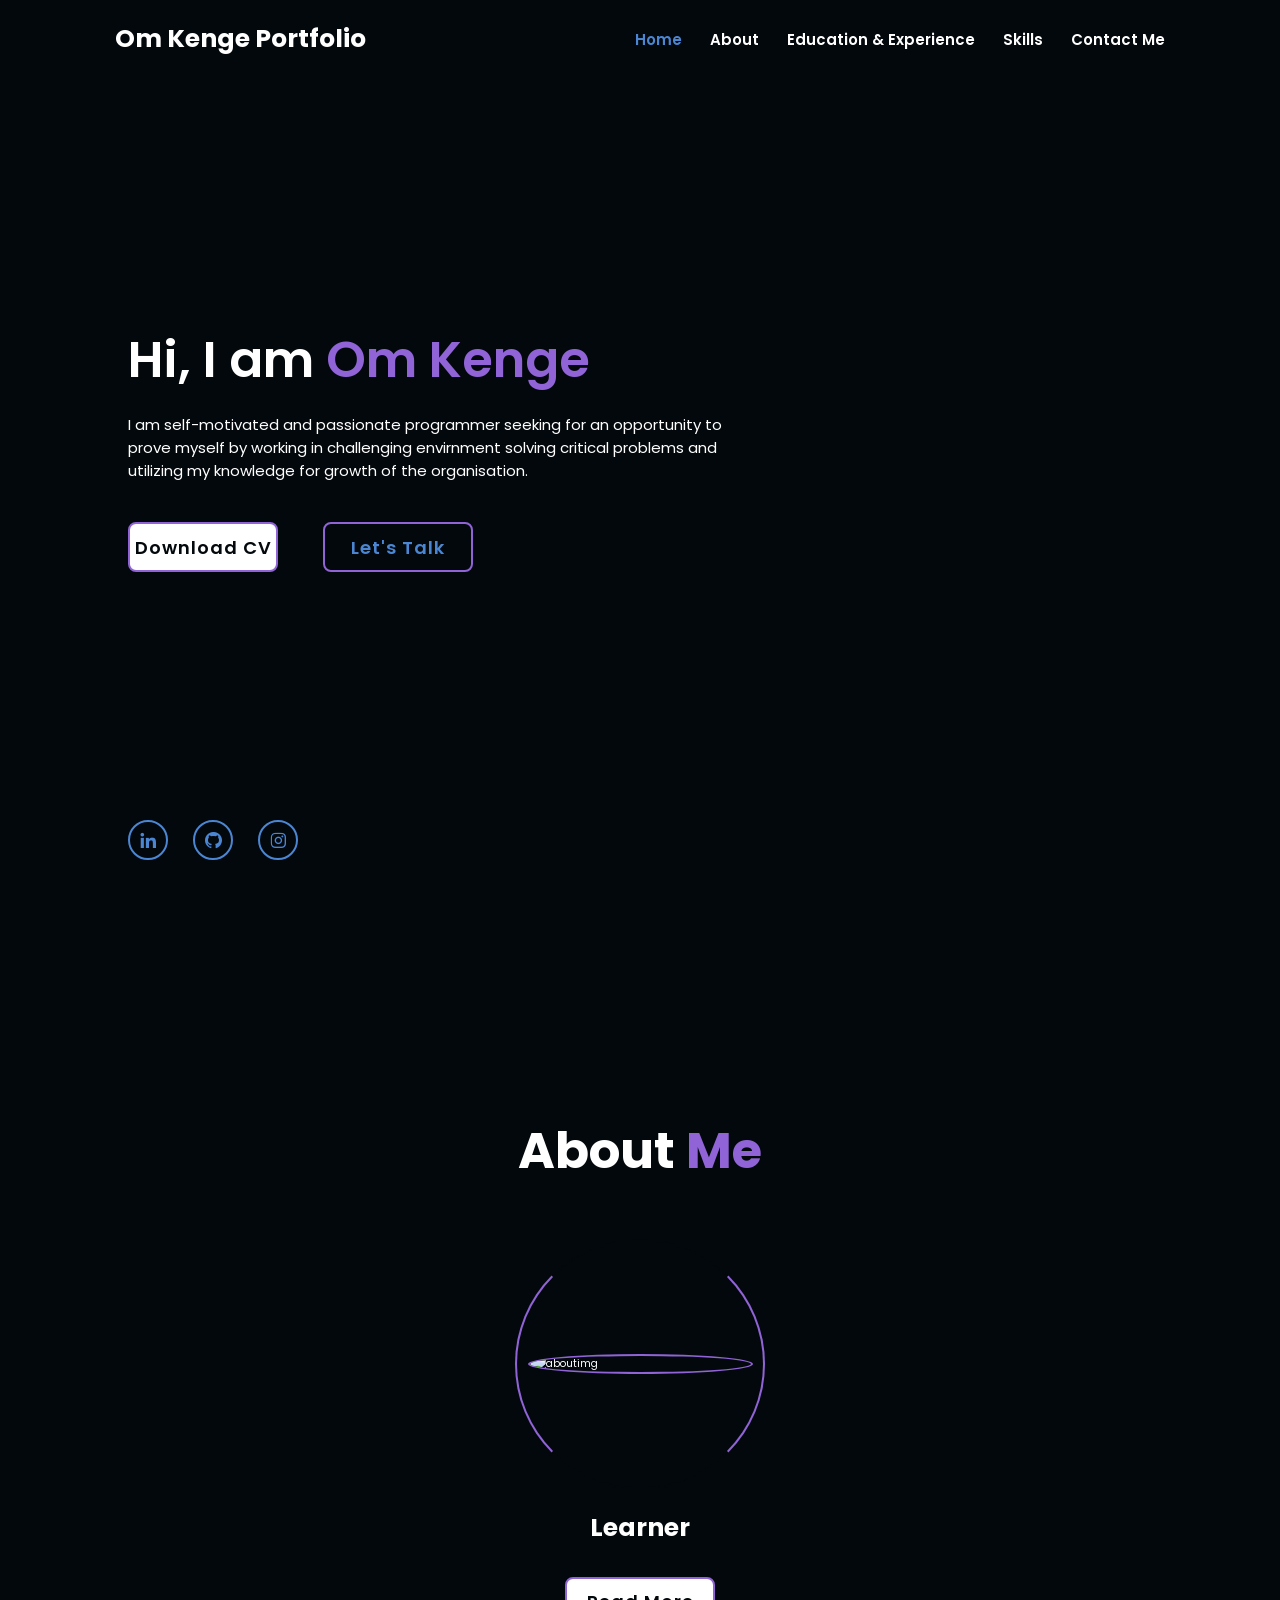
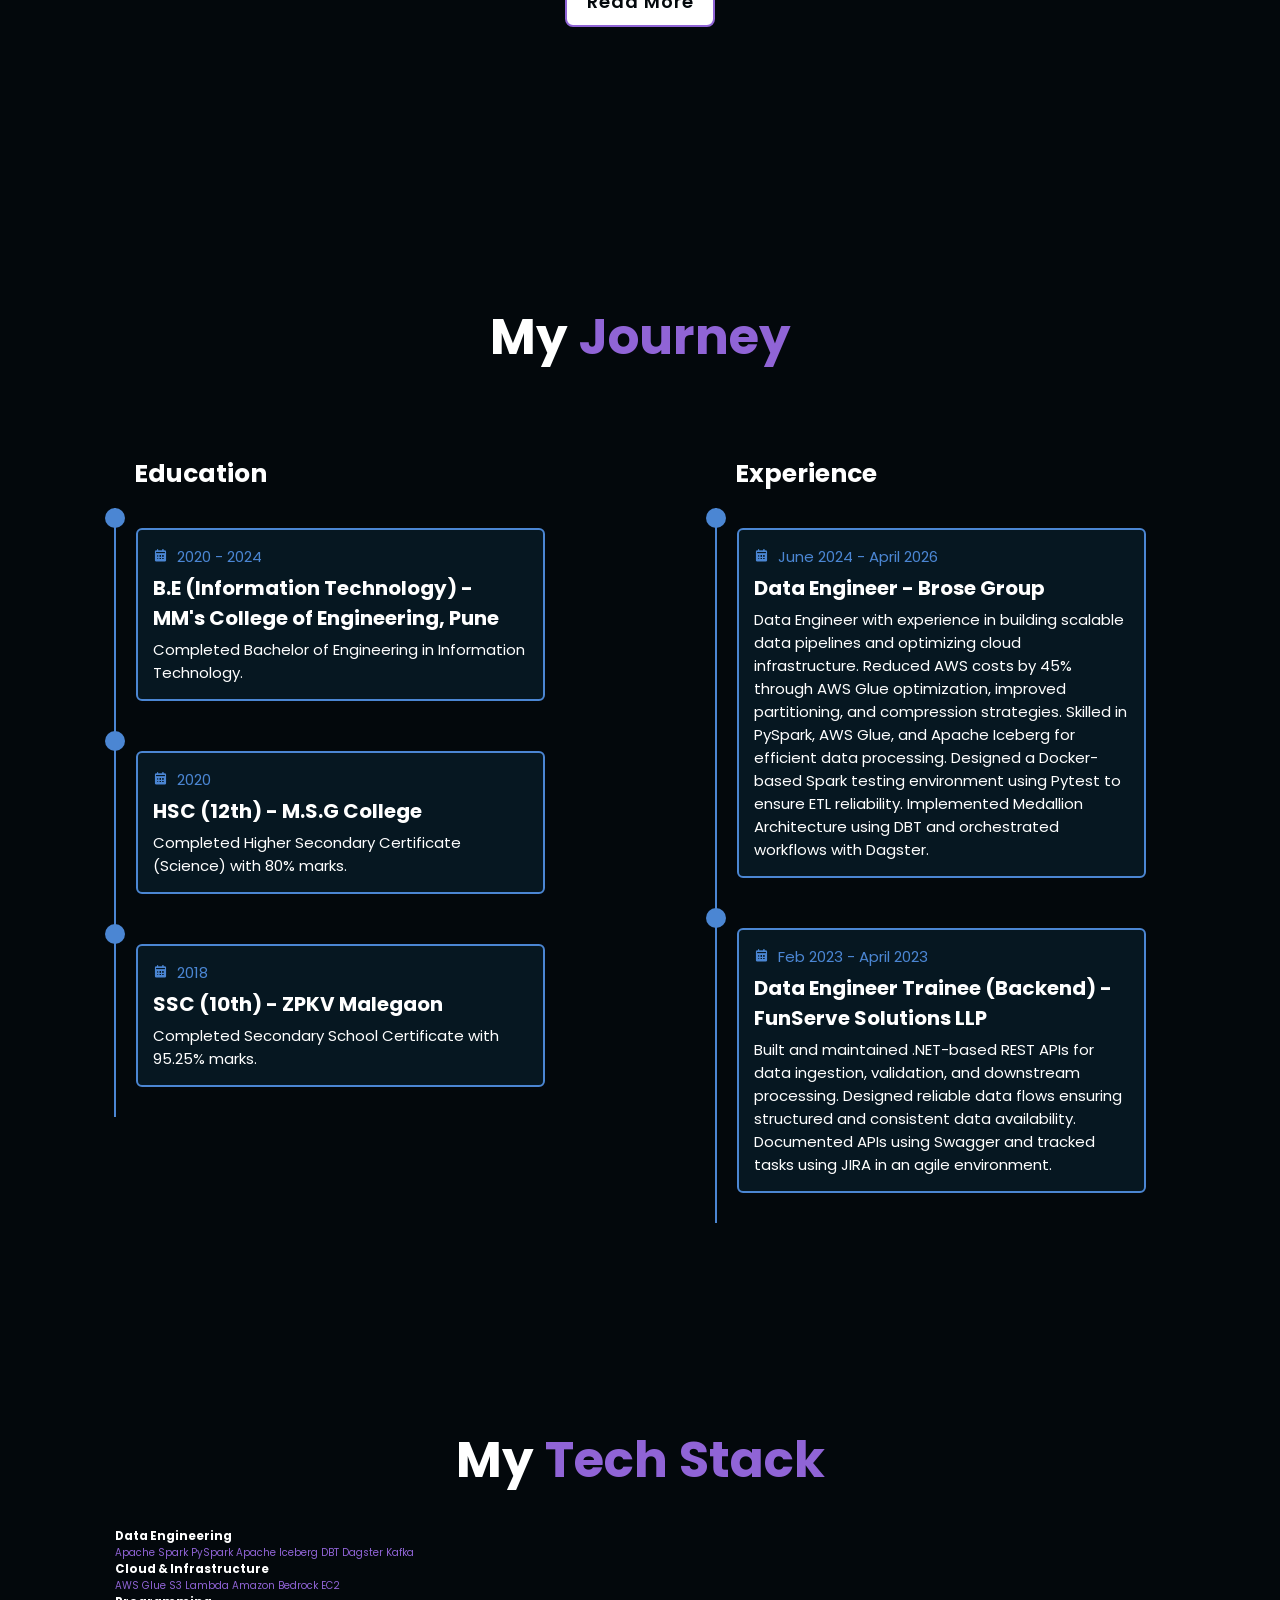
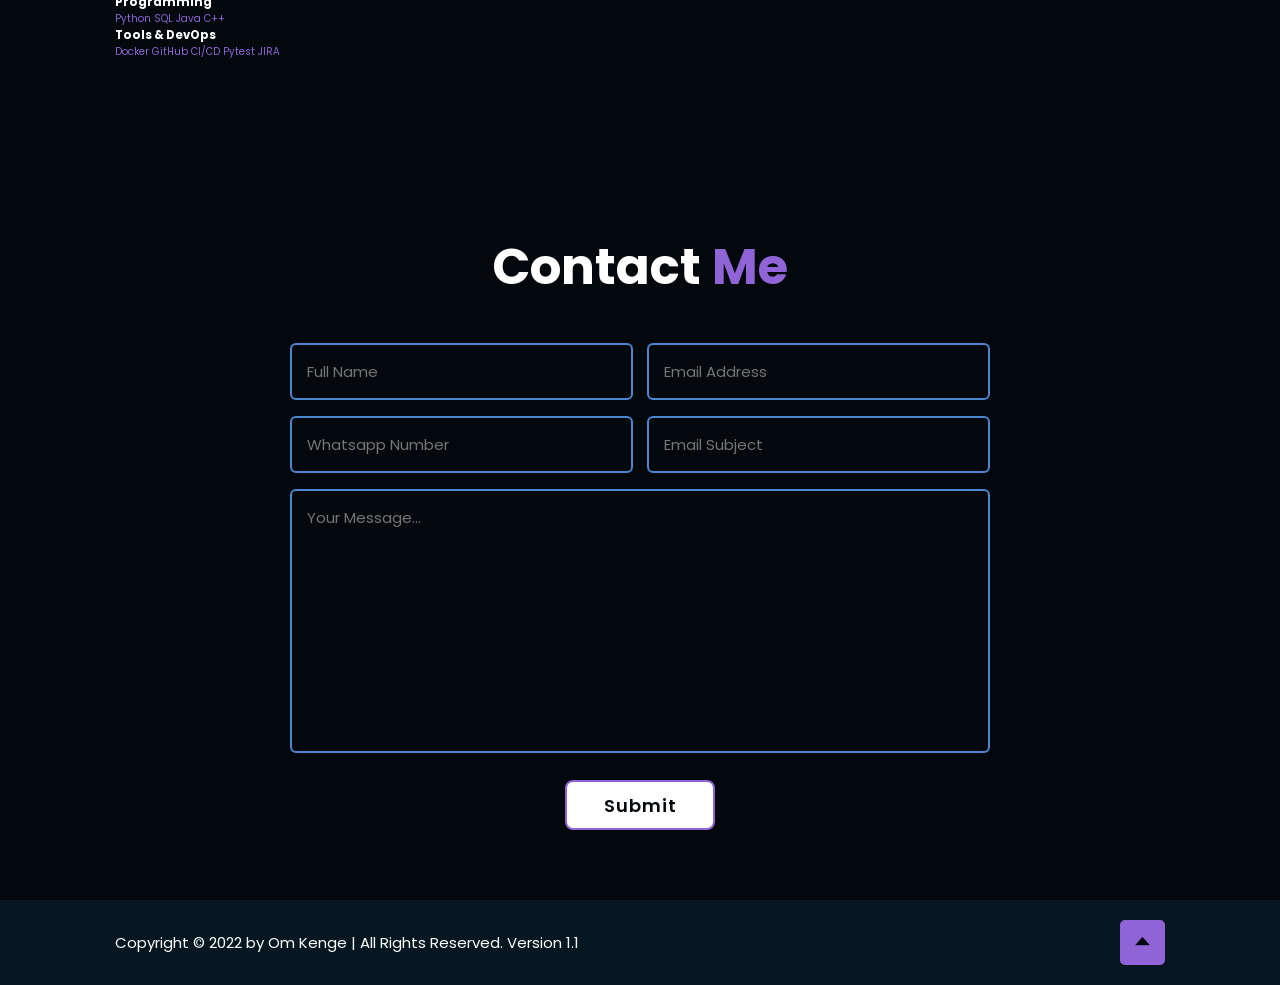
==== docs/index.html @ 8f777fce "Revise skills section to reflect tech stack Updated skills section to include tech stack and new ski" ====
<!DOCTYPE html>
<html lang="en">
  <head>
    <meta charset="UTF-8" />
    <meta name="viewport" content="width=device-width, initial-scale=1.0" />
    <title>OK Portfolio</title>
    <link rel="shortcut icon" href="img/favicon.ico">
    <link rel="stylesheet" href="style.css" />
    <link rel="preconnect" href="https://fonts.googleapis.com" />
   
    <link rel="preconnect" href="https://fonts.gstatic.com" crossorigin />
    <link
      href="https://fonts.googleapis.com/css2?family=Poppins:wght@400;600&display=swap"
      rel="stylesheet"
    />
    <!--=========================================== 
                    Box icon Pack
      =============================================  -->
    <link
      href="https://unpkg.com/boxicons@2.1.4/css/boxicons.min.css"
      rel="stylesheet"
    />
  </head>
  <body>
    <!--=========================================== 
                      header section
      =============================================  -->
    <header class="header">
      <a href="" class="logo">Om Kenge Portfolio</a>

      <div class="bx bx-menu" id="menu-icon"></div>

      <nav class="navbar">
        <a href="#home" class="active">Home</a>
        <a href="#about">About</a>
        <a href="#education">Education & Experience</a>
        <a href="#skills">Skills</a>
        <a href="#contact">Contact Me</a>

        <span class="active-nav"></span>
      </nav>
    </header>

    <!--=========================================== 
                     Home section
      =============================================  -->
    <section class="home" id="home">
      <div class="home-content">
        <h1>Hi, I am <span>Om Kenge</span></h1>

        <div class="text-animate">
          <span id="element"></span>
        </div>
    <p>
      I am self-motivated and passionate programmer seeking for an opportunity to prove myself by working in
challenging envirnment solving critical problems and utilizing my knowledge for growth of the organisation.

    </p>

        <div class="btn-box">
          <a href="OM_KENGE.pdf" class="btn" download>Download CV</a>
          <a href="https://discord.gg/MnqPCfdv" target="_blank" class="btn">Let's Talk</a>
        </div>
      </div>
      <div class="home-social">
        <a href="www.linkedin.com/in/omkenge" target="_blank"
          ><i class="bx bxl-linkedin"></i
        ></a>
        <a href="https://github.com/omkenge" target="_blank"
          ><i class="bx bxl-github"></i
        ></a>
        <a
          href="https://instagram.com/om.kenge?igshid=MzNlNGNkZWQ4Mg=="
          target="_blank"
          ><i class="bx bxl-instagram"></i
        ></a>
      </div>
      <div class="home-imghover"></div>
    </section>

    <!--=========================================== 
                      About section
      =============================================  -->
    <section class="about" id="about">
      <h2 class="heading">About <span>Me</span></h2>
      <div class="about-img">
        <img src="img/About.jpg" alt="aboutimg" />
        <span class="circle-spin"></span>
      </div>

      <div class="about-content">
        <h3>Learner</h3>
        <p>
        
        </p>

        <div class="btn-box btns">
          <a href="#" class="btn">Read More</a>
        </div>
      </div>
    </section>

    <!--=========================================== 
                      Education section
      =============================================  -->
   <section class="education" id="education">
  <h2 class="heading">My <span>Journey</span></h2>

  <div class="education-row">

    <!-- Education Column -->
    <div class="education-column">
      <h3 class="title">Education</h3>

      <div class="education-box">

        <!-- B.E -->
        <div class="education-content">
          <div class="content">
            <div class="year"><i class="bx bxs-calendar"></i> 2020 - 2024</div>
            <h3>B.E (Information Technology) - MM's College of Engineering, Pune</h3>
            <p>
              Completed Bachelor of Engineering in Information Technology.
            </p>
          </div>
        </div>

        <!-- HSC -->
        <div class="education-content">
          <div class="content">
            <div class="year"><i class="bx bxs-calendar"></i> 2020</div>
            <h3>HSC (12th) - M.S.G College</h3>
            <p>
              Completed Higher Secondary Certificate (Science) with 80% marks.
            </p>
          </div>
        </div>

        <!-- SSC -->
        <div class="education-content">
          <div class="content">
            <div class="year"><i class="bx bxs-calendar"></i> 2018</div>
            <h3>SSC (10th) - ZPKV Malegaon</h3>
            <p>
              Completed Secondary School Certificate with 95.25% marks.
            </p>
          </div>
        </div>

      </div>
    </div>

    <!-- Experience Column -->
    <div class="education-column">
      <h3 class="title">Experience</h3>

      <div class="education-box">

        <!-- Brose Group -->
        <div class="education-content">
          <div class="content">
            <div class="year"><i class="bx bxs-calendar"></i> June 2024 - April 2026</div>
            <h3>Data Engineer - Brose Group</h3>
            <p>
              Data Engineer with experience in building scalable data pipelines and optimizing cloud infrastructure.
              Reduced AWS costs by 45% through AWS Glue optimization, improved partitioning, and compression strategies.
              Skilled in PySpark, AWS Glue, and Apache Iceberg for efficient data processing.
              Designed a Docker-based Spark testing environment using Pytest to ensure ETL reliability.
              Implemented Medallion Architecture using DBT and orchestrated workflows with Dagster.
            </p>
          </div>
        </div>

        <!-- FunServe -->
        <div class="education-content">
          <div class="content">
            <div class="year"><i class="bx bxs-calendar"></i> Feb 2023 - April 2023</div>
            <h3>Data Engineer Trainee (Backend) - FunServe Solutions LLP</h3>
            <p>
              Built and maintained .NET-based REST APIs for data ingestion, validation, and downstream processing.
              Designed reliable data flows ensuring structured and consistent data availability.
              Documented APIs using Swagger and tracked tasks using JIRA in an agile environment.
            </p>
          </div>
        </div>

      </div>
    </div>

  </div>
</section>
    <!--=========================================== 
                      Skills section
      =============================================  -->
   <section class="skills" id="skills">
  <h2 class="heading">My <span>Tech Stack</span></h2>

  <div class="skills-container">

    <!-- Data Engineering -->
    <div class="skill-card">
      <h3>Data Engineering</h3>
      <div class="skill-tags">
        <span>Apache Spark</span>
        <span>PySpark</span>
        <span>Apache Iceberg</span>
        <span>DBT</span>
        <span>Dagster</span>
        <span>Kafka</span>
      </div>
    </div>

    <!-- Cloud -->
    <div class="skill-card">
      <h3>Cloud & Infrastructure</h3>
      <div class="skill-tags">
        <span>AWS Glue</span>
        <span>S3</span>
        <span>Lambda</span>
        <span>Amazon Bedrock</span>
        <span>EC2</span>
      </div>
    </div>

    <!-- Programming -->
    <div class="skill-card">
      <h3>Programming</h3>
      <div class="skill-tags">
        <span>Python</span>
        <span>SQL</span>
        <span>Java</span>
        <span>C++</span>
      </div>
    </div>

    <!-- Tools -->
    <div class="skill-card">
      <h3>Tools & DevOps</h3>
      <div class="skill-tags">
        <span>Docker</span>
        <span>GitHub</span>
        <span>CI/CD</span>
        <span>Pytest</span>
        <span>JIRA</span>
      </div>
    </div>

  </div>
</section>

    <!--=========================================== 
                      Contact section
      =============================================  -->
    <section class="contact" id="contact">
      <h2 class="heading">Contact <span>Me</span></h2>

      <form action="https://formspree.io/f/mleydwjq" method="POST">
        <div class="input-box">
          <div class="input-field">
            <input
              type="text"
              name="username"
              placeholder="Full Name"
              id="username"
              required
              autocomplete="off"
            />
            <span class="focus"></span>
          </div>
          <div class="input-field">
            <input
              type="email"
              name="email"
              placeholder="Email Address"
              id="email"
              required
              autocomplete="off"
            />
            <span class="focus"></span>
          </div>
        </div>

        <div class="input-box">
          <div class="input-field">
            <input
              type="number"
              name="whnumber"
              placeholder="Whatsapp Number"
              id="whnumber"
              required
              autocomplete="off"
            />
            <span class="focus"></span>
          </div>
          <div class="input-field">
            <input
              type="text"
              name="subject"
              placeholder="Email Subject"
              id="subject"
              required
              autocomplete="off"
            />
            <span class="focus"></span>
          </div>
        </div>

        <div class="textarea-field">
          <textarea
            name="message"
            id="message"
            cols="30"
            rows="10"
            placeholder="Your Message..."
            required
            autocomplete="off"
            minlength="15"
          ></textarea>
        </div>

        <div class="btn-box btns">
          <button type="submit" class="btn">Submit</button>
        </div>
      </form>
    </section>

    <!--=========================================== 
                      Footer section
      =============================================  -->
    <footer class="footer">
      <div class="footer-text">
        <p>Copyright &copy; 2022 by Om Kenge | All Rights Reserved. Version 1.1</p>
      </div>

      <div class="footer-icontop">
        <a href="#"><i class="bx bx-caret-up"></i></a>
      </div>
    </footer>

    <!--=========================================== 
                      Script Tag
      =============================================  -->
    <script src="script.js"></script>
    <!--=========================================== 
          This Script for typing animation
      =============================================  -->
    <script src="https://unpkg.com/typed.js@2.0.16/dist/typed.umd.js"></script>
    <script>
      var typed = new Typed("#element", {
        strings: [
          
        
       
          "Learner"
        ],
        typeSpeed: 80,
      });
    </script>
  </body>
</html>
---- docs/style.css ----
@import url('https://fonts.googleapis.com/css2?family=Poppins:wght@400;600&display=swap');
*{
    margin: 0;
    padding: 0;
    box-sizing: border-box;
    text-decoration: none;
    border: none;
    outline: none;
    scroll-behavior: smooth;
    font-family: 'Poppins', sans-serif;
}

:root{
    --bg-color: #03080c;
    --second-bg-color: #061721;
    --text-color: white;
    --white:white;
    --main-color: #4b86d3;
    --main-c:#000000;
    --second-main-color:#9064d6;
    --black:#000000;
}

html{
    font-size: 62.5%;
    overflow-x: hidden;
}

body{
    background-color: var(--bg-color);
    color: var(--text-color);
}

.header{
    position: fixed;
    top: 0;
    left: 0;
    width: 100%;
    padding: 2rem 9%;
    background-color: transparent;
    display: flex;
    justify-content: space-between;
    align-items: center;
    z-index: 100;
    transition: .3s;
}

.header.sticky{
    background: var(--second-bg-color);
    opacity: 0.8;
}

.logo{
    position: relative;
    font-size: 2.5rem;
    color: var(--text-color);
    font-weight: 700;
}

.navbar{
    position: relative;
}

.navbar a{
    font-size: 1.5rem;
    color: var(--text-color);
    font-weight: 550;
    margin-left: 2.5rem;
    transition: 0.3s;
}

.navbar a:hover, .navbar a.active{
    color: var(--main-color);
}

#menu-icon{
    font-size: 3.6rem;
    color: var(--text-color);
    cursor: pointer;
    display: none;
}


/* Home Screen Section  */

section{
    min-height: 100vh;
    padding: 10rem 9% 2rem;
}

.home{
    display: flex;
    align-items: center;
    padding: 0 10%;
    background: url('img/home.png') no-repeat;
    
    background-size: cover;
    background-position: center;
}

.home-content{
    max-width: 60rem;
    z-index: 99;
}

.home-content h1{
    font-size: 5rem;
    font-weight: 600;
    line-height: 1.3;
}

.home-content h1 span{
    color: var(--second-main-color);
}

.home-content .text-animate{
    position: relative;
    width: 40rem;
}

.home-content .text-animate span{
    font-size: 3.2rem;
    font-weight: 700;
    color: var(--second-main-color);

}

.home-content p{
    font-size: 1.5rem;
    margin: 2rem 0 4rem;
}

.btn-box{
    position: relative;
    display: flex;
    justify-content: space-between;
    width: 34.5rem;
    height: 5rem;
}

.btn-box .btn{
    position: relative;
    display: inline-flex;
    justify-content: center;
    align-items: center;
    width: 15rem;
    height: 100%;
    background: var(--white);
    border: .2rem solid var(--second-main-color);
    border-radius: 0.8rem;
    font-size: 1.8rem;
    font-weight: 600;
    cursor: pointer;
    letter-spacing: .1rem;
    color: var(--bg-color);
    z-index: 1;
    overflow: hidden;
}

.btn-box .btn::before{
    content: '';
    position: absolute;
    top: 0;
    left: 0;
    width: 0;
    height: 100%;
    background-color: var(--bg-color);
    z-index: -1;
    z-index: hidden;
    transition: .5s;
}

.btn-box .btn:hover{
    color: var(---white);
}

.btn-box .btn:nth-child(2){
    background: transparent;
    color: var(--main-color);
}

.btn-box .btn:nth-child(2):hover{
    color: var(--bg-color);
}

.btn-box .btn:nth-child(2)::before{
    background: var(--white);
}

.btn-box .btn:hover::before{
    width: 100%;
}

.home-social{
    position: absolute;
    bottom: 4rem;
    width: 170px;
    display: flex;
    justify-content: space-between;
}

.home-social a{
    position: relative;
    display: inline-flex;
    justify-content: center;
    align-items: center;
    width: 40px;
    height: 40px;
    background: transparent;
    border: .2rem solid var(--main-color);
    border-radius: 50%;
    font-size: 20px;
    color: var(--main-color);
    z-index: 1;
    overflow: hidden;
}

.home-social a:hover{
    color: var(--bg-color);
}

.home-social a::before{
    content: '';
    position: absolute;
    top: 0;
    left: 0;
    width: 100%;
    height: 100%;
    background: var(--main-c);
    opacity: 0;
    z-index: -1;
    transition: 0.5s;
}

.home-social a:hover::before{
    opacity: 1;
}

.home-imghover{
    position: absolute;
    top: 0;
    right: 0;
    width: 45%;
    height: 100%;
    background: transparent;
    transition: 2s;
}

.home-imghover:hover{
    background: var(--bg-color);
    opacity: .6;
}

/* about section  */
.about{
    display: flex;
    justify-content: center;
    align-items: center;
    flex-direction: column;
    gap: 2rem;
    background: var(--bg-color);
    padding-bottom: 6rem;
}

.heading{
    font-size: 5rem;
    margin-bottom: 3rem;
    text-align: center;
}

span{
    color: var(--second-main-color);
}

.about-img{
    position: relative;
    width: 25rem;
    height: 25rem;
    border-radius: 50%;
    display: flex;
    justify-content: center;
    align-items: center;
}

.about-img img{
    width: 90%;
    border-radius: 50%;
    border: .2rem solid var(--second-main-color);
}

.about-img .circle-spin{
    position: absolute;
    top: 50%;
    left: 50%;
    transform: translate(-50%, -50%) rotate(0);
    height: 100%;
    width: 100%;
    border-radius: 50%;
    border-top: .2rem solid var(--bg-color);
    border-left: .2rem solid var(--second-main-color);
    border-bottom: .2rem solid var(--bg-color);
    border-right: .2rem solid var(--second-main-color);
    animation: aboutSpinner 8s linear infinite;
}

.about-content{
    text-align: center;
}

.about-content h3{
    font-size: 2.5rem;
}

.about-content p{
    font-size: 1.5rem;
    margin: 2rem 0 3rem;
}

.btn-box.btns{
    display: inline-block;
    width: 15rem;
}

/* Education section */
.education{
    display: flex;
    justify-content: center;
    align-items: center;
    flex-direction: column;
    min-height: auto;
    padding-bottom: 5rem;
}

.education .education-row{
    display: flex;
    flex-wrap: wrap;
    gap: 5rem;
    width: 90vw;
}

.education-row .education-column{
    margin: 5rem;
    flex: 1 1 40rem;
}

.education-column .title {
    font-size: 2.5rem;
    margin: 0 0 1.5rem 2rem;
}

.education-column .education-box{
    border-left: .2rem solid var(--main-color);
}

.education-box .education-content{
    position: relative;
    padding: 2rem;
}

.education-box .education-content::before{
    content: '';
    position: absolute;
    top: 0;
    left: -1.1rem;
    width: 2rem;
    height: 2rem;
    background: var(--main-color);
    border-radius: 50%;
}

.education-content .content{
    position: relative;
    padding: 1.5rem;
    border: .2rem solid var(--main-color);
    border-radius: .6rem;
    margin-bottom: 1rem;
}

.education-content .content::before{
    content: '';
    position: absolute;
    top: 0;
    left: 0;
    width: 100%;
    height: 100%;
    background: var(--second-bg-color);
    z-index: -1;
    transition: .5s;
}

.education-content .content:hover::before{
    width: 0;
}

.education-content .content .year{
    font-size: 1.5rem;
    color: var(--main-color);
    padding-bottom: .5rem;
}

.education-content .content .year i{
    padding-right: .5rem;
}

.education-content .content h3{
    font-size: 2rem;
}

.education-content .content p{
    font-size: 1.5rem;
    padding-top: .5rem;
}


/* Skills Section  */

.skills{
    min-height: auto;
    padding-bottom: 7rem;
    background: var(--bg-color);
}

.skills .skills-row{
    display: flex;
    flex-wrap: wrap;
    gap: 5rem;
}

.skills-row .skills-column{
    flex: 1 1 40rem;
}

.skills-column .title{
    font-size: 2.5rem;
    margin: 0 0 1.5rem;
    font-weight: 700;
}

.skills-box .skills-content{
    position: relative;
    border: .2rem solid var(--main-color);
    border-radius: .5rem;
    padding: .5rem 1.5rem;
    z-index: 1;
    overflow: hidden;
}

.skills-box .skills-content::before{
    content: '';
    position: absolute;
    top: 0;
    left: 0;
    width: 0;
    height: 100%;
    background: var(--second-bg-color);
    z-index: -1;
    transition: .5s;
}

.skills-box .skills-content:hover::before{
    width: 100%;
}

.skills-content .progress{
    padding: 1rem 0;
}

.skills-content .progress h3{
    font-size: 1.7rem;
    display: flex;
    justify-content: space-between;
}

.skills-content .progress h3 span{
    color: var(--main-color);
}

.skills-content .progress .bar{
    height: 2.5rem;
    border-radius: 1rem;
    border: .2rem solid var(--main-color);
    padding: .5rem;
    margin: 1rem 0;
}

.skills-content .progress .bar span{
    display: block;
    height: 100%;
    border-radius: .5rem;
    background: var(--main-color);
}

/* This is for Coding Skills bar */
.skills-column:nth-child(2) .skills-content .progress:nth-child(1) .bar span{/*C++*/
    width: 60%;
}
.skills-column:nth-child(2) .skills-content .progress:nth-child(2) .bar span{/*Java*/
    width: 75%;
}
.skills-column:nth-child(2) .skills-content .progress:nth-child(3) .bar span{/*HTML*/
    width: 80%;
}
.skills-column:nth-child(2) .skills-content .progress:nth-child(4) .bar span{/*CSS*/
    width: 70%;
}
.skills-column:nth-child(2) .skills-content .progress:nth-child(5) .bar span{/*JavaScripts*/
    width: 85%;
}
.skills-column:nth-child(2) .skills-content .progress:nth-child(6) .bar span{/*Python*/
    width: 90%;
}

/* This is for Professional Skills bar */
.skills-column:nth-child(1) .skills-content .progress:nth-child(1) .bar span{/*Web Development*/
    width: 80%;
}
.skills-column:nth-child(1) .skills-content .progress:nth-child(2) .bar span{/*Front-End Design*/
    width: 60%;
}
.skills-column:nth-child(1) .skills-content .progress:nth-child(3) .bar span{/*Welding*/
    width: 90%;
}
.skills-column:nth-child(1) .skills-content .progress:nth-child(4) .bar span{/*Autocad*/
    width: 70%;
}
.skills-column:nth-child(1) .skills-content .progress:nth-child(5) .bar span{/*Video Editing*/
    width: 60%;
}
.skills-column:nth-child(1) .skills-content .progress:nth-child(6) .bar span{/*Phtography*/
    width: 50%;
}

.contact{
    min-height: auto;
    padding-bottom: 7rem;
}

.contact form{
    max-width: 70rem;
    margin: 0 auto;
    text-align: center;
}

.contact form .input-box{
    position: relative;
    display: flex;
    justify-content: space-between;
    flex-wrap: wrap;
}

.contact form .input-box .input-field{
    position: relative;
    width: 49%;
    margin: .8rem 0;
}

.contact form .input-box .input-field input, .contact form .textarea-field textarea{
    width: 100%;
    height: 100%;
    padding: 1.5rem;
    font-size: 1.5rem;
    color: var(--text-color);
    background: transparent;
    border-radius: .6rem;
    border: .2rem solid var(--main-color);
}

.contact form .focus{
    position: absolute;
    top:0;
    left: 0;
    width: 0;
    height: 100%;
    background: var(--second-bg-color);
    border-radius: .6rem;
    z-index: -1;
    transition: .5s;
}
.contact form .input-box .input-field input:focus~.focus, .contact form .input-box .input-field input:valid~.focus{
    width: 100%;
}

.contact form .textarea-field{
    position: relative;
    margin: .8rem 0 2.7rem;
    display: flex;
}

.contact form .textarea-field textarea{
    resize: none;
}

/* Footer Section  */

.footer{
    display: flex;
    justify-content: space-between;
    align-items: center;
    flex-wrap: wrap;
    padding: 2rem 9%;
    background: var(--second-bg-color);
}

.footer-text p{
    font-size: 1.5rem;
}

.footer-icontop a{
    position: relative;
    display: inline-flex;
    justify-content: center;
    align-items: center;
    padding: .8rem;
    background: var(--second-main-color);
    border: .2rem solid var(--second-main-color);
    border-radius: .5rem;
    z-index: 1;
    overflow: hidden;
}

.footer-icontop a::before{
    content: '';
    position: absolute;
    top: 0;
    left: 0;
    width: 100%;
    height: 100%;
    opacity: 0;
    background: var(--bg-color);
    z-index: -1;
    transition: .5s;
}

.footer-icontop a:hover::before{
    opacity: 100%;
}

.footer-icontop a i{
    font-size: 2.5rem;
    color: var(--bg-color);
}

.footer-icontop a:hover i{
    color: var(--second-main-color);
}

/* Break Point  */
@media(max-width:1200px){
    html{
        font-size: 55%;
    }
}

@media(max-width:990px){
    .header{
        padding: 1.5rem 8%;
    }

    section{
        padding: 10rem 5% 2rem;
    }

    .home{
        padding: 0 5%;
    }

    .footer{
        padding: 2rem 5%;
    }
}

@media (max-width: 768px){
    .header{
        background: var(--second-bg-color);
    }

    #menu-icon{
        display: block;
    }

    .navbar{
        position: absolute;
        top: 100%;
        left: -100%;
        width: 100%;
        padding: 1rem 5%;
        background: var(--main-color);
        box-shadow: 0 .5rem 1rem rgba(0, 0, 0, .3);
        z-index: 1;
        transition: .25s ease;
        transition-delay: .25s;
    }

    .navbar.active{
        left: 0;
        transition-delay: 0s;
    }

    .navbar .active-nav{
        position: absolute;
        top: 0;
        left: -100%;
        width: 100%;
        height: 100%;
        background: var(--second-bg-color);
        border: .1rem solid rgba(0, 0, 0, .2);
        z-index: -1;
        transition: .25s ease;
        transition-delay: 0s;
    }

    .navbar.active .active-nav{
        left:0;
        transition-delay: .25s;
    }

    .navbar a {
        display: block;
        font-size: 2rem;
        margin: 3rem 0;
        transform: translateX(-20rem);
        transition: .25s ease;
        transition-delay: 0s;
    }

    .navbar.active a {
        transform: translate(0);
        transition-delay: .25s;
    }

    .home-imghover{
        pointer-events: none;
        background: var(--bg-color);
        opacity: .6;
    }
}

@media (max-width:520px){
    html{
        font-size: 50%;
    }

    .home-content h1{
        display: flex;
        flex-direction: column;
    }

    .home-social{
        width: 160px;
    }

    .home-social a{
        height: 36px;
        width: 36px;
    }
}

@media (max-width: 460px){
    .home-content h1{
        font-size: 5.2rem;
    }

    .education {
        padding: 10rem 5% 5rem 5%;
    }

    .contact form .input-box .input-field{
        width: 100%;
    }

    .footer {
        flex-direction: column-reverse;
    }

    .footer p{
        margin-top: 2rem;
        text-align: center;
    }
}

@media (max-width: 371px){
    .home{
        justify-content: center;
    }

    .home-content{
        display: flex;
        align-items: center;
        flex-direction: column;
        text-align: center;
    }

    .home-content h1 {
        font-size: 5rem;
    }

    .home-content p{
        padding: 2%;
    }
}

/* Animation CSS */

@keyframes aboutSpinner {
    100%{
        transform: translate(-50%, -50%) rotate(360deg);
    }
}
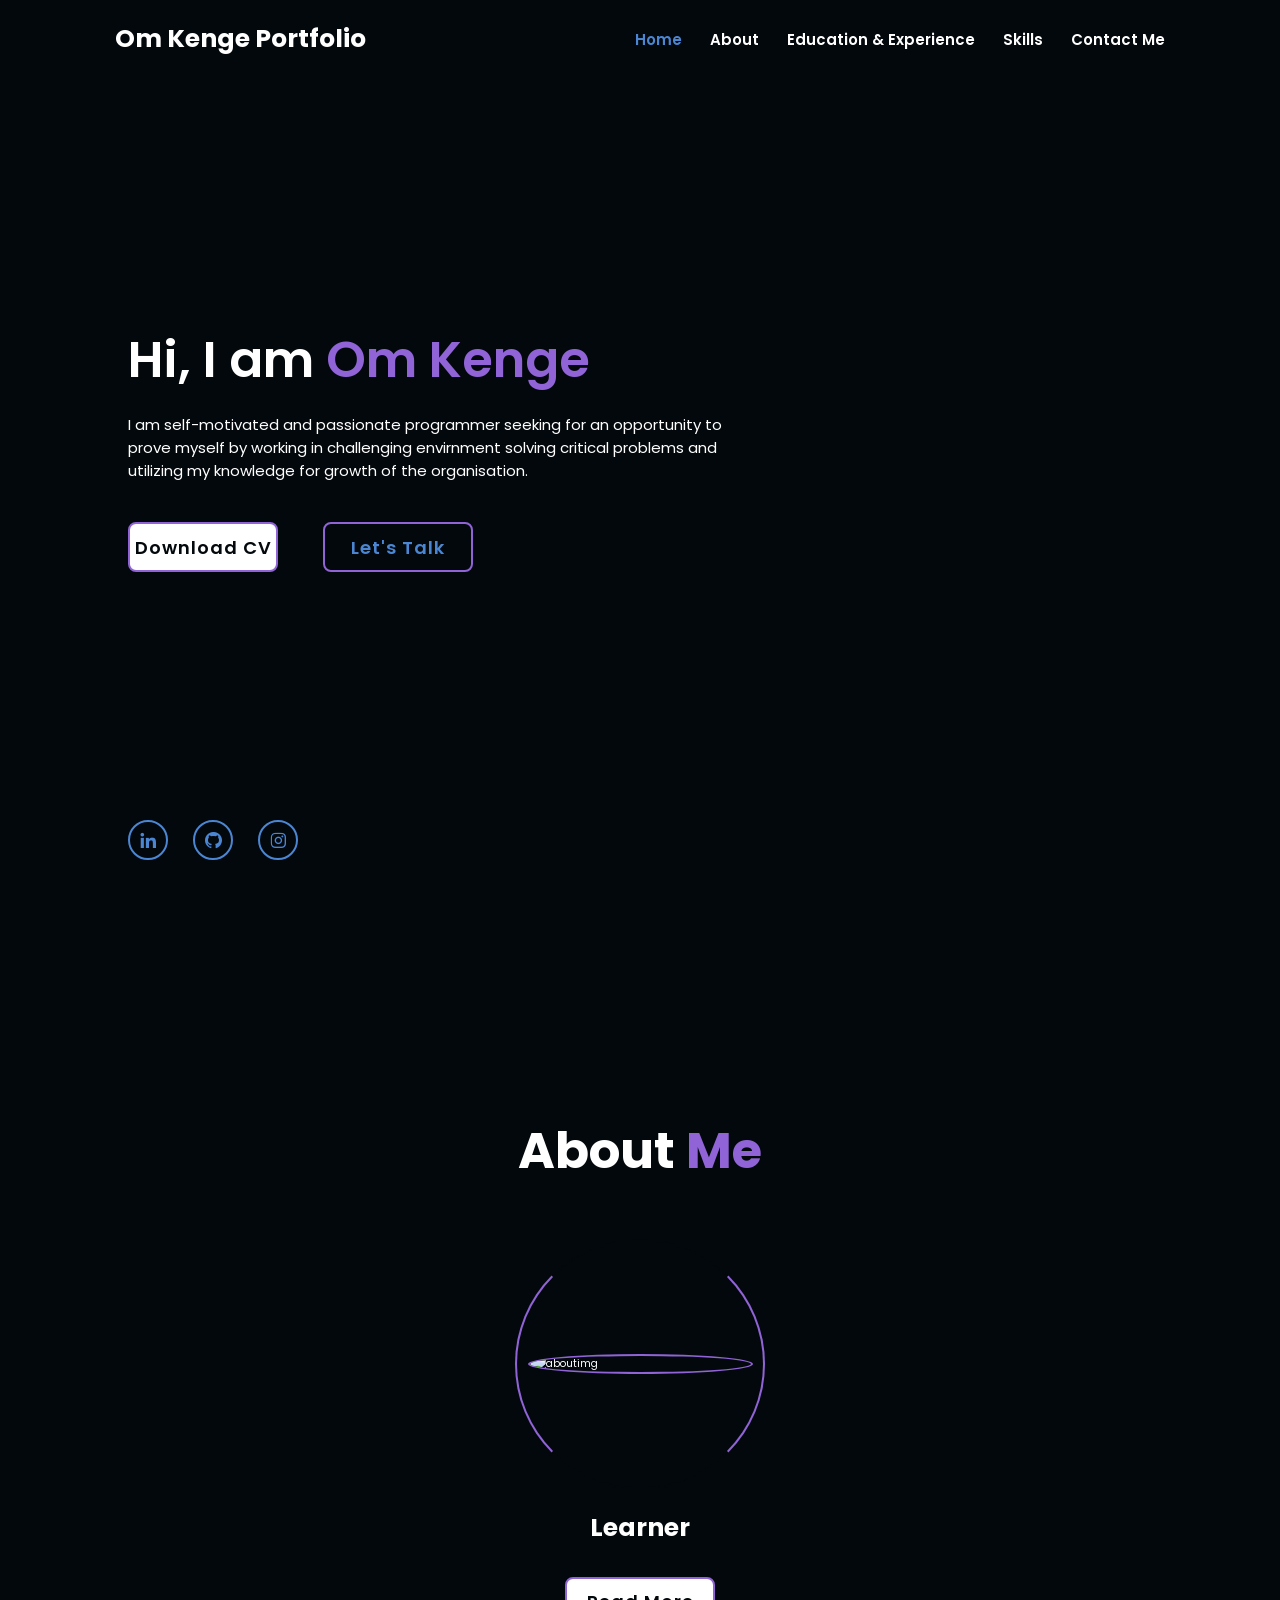
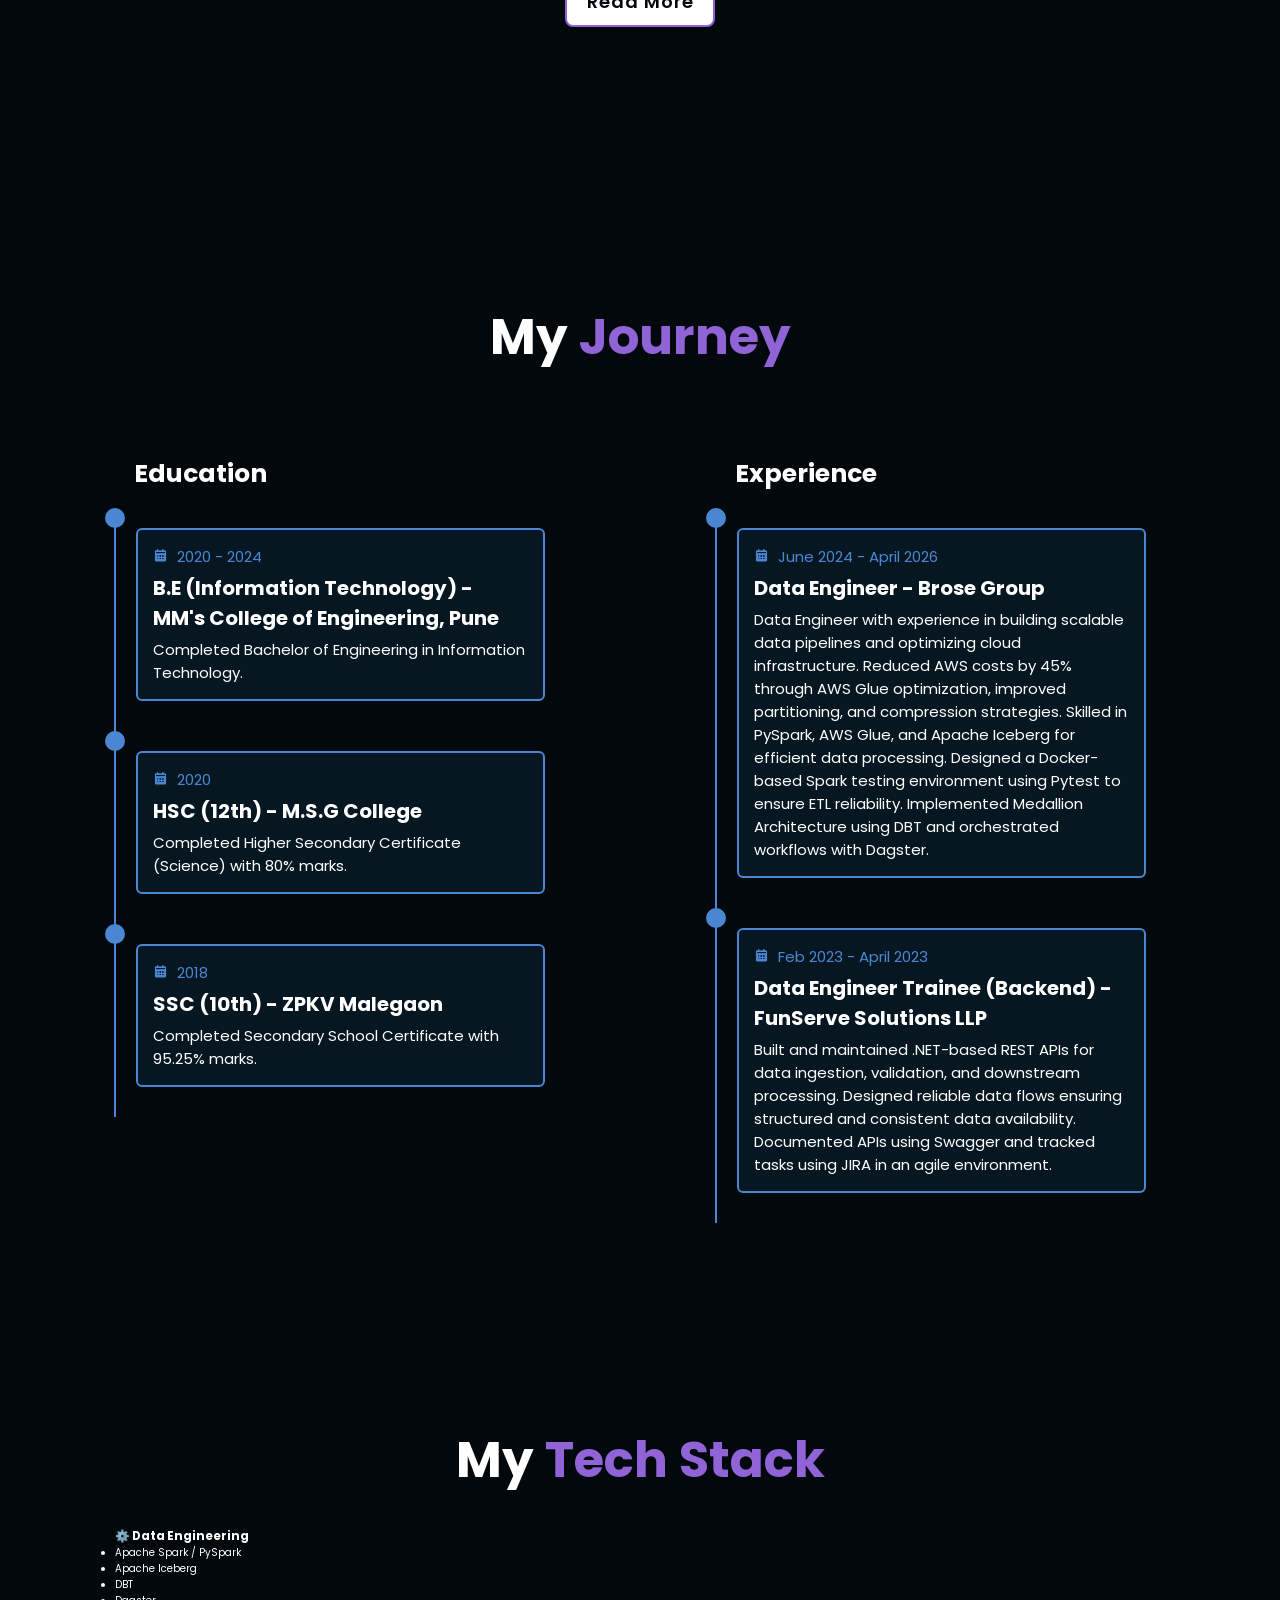
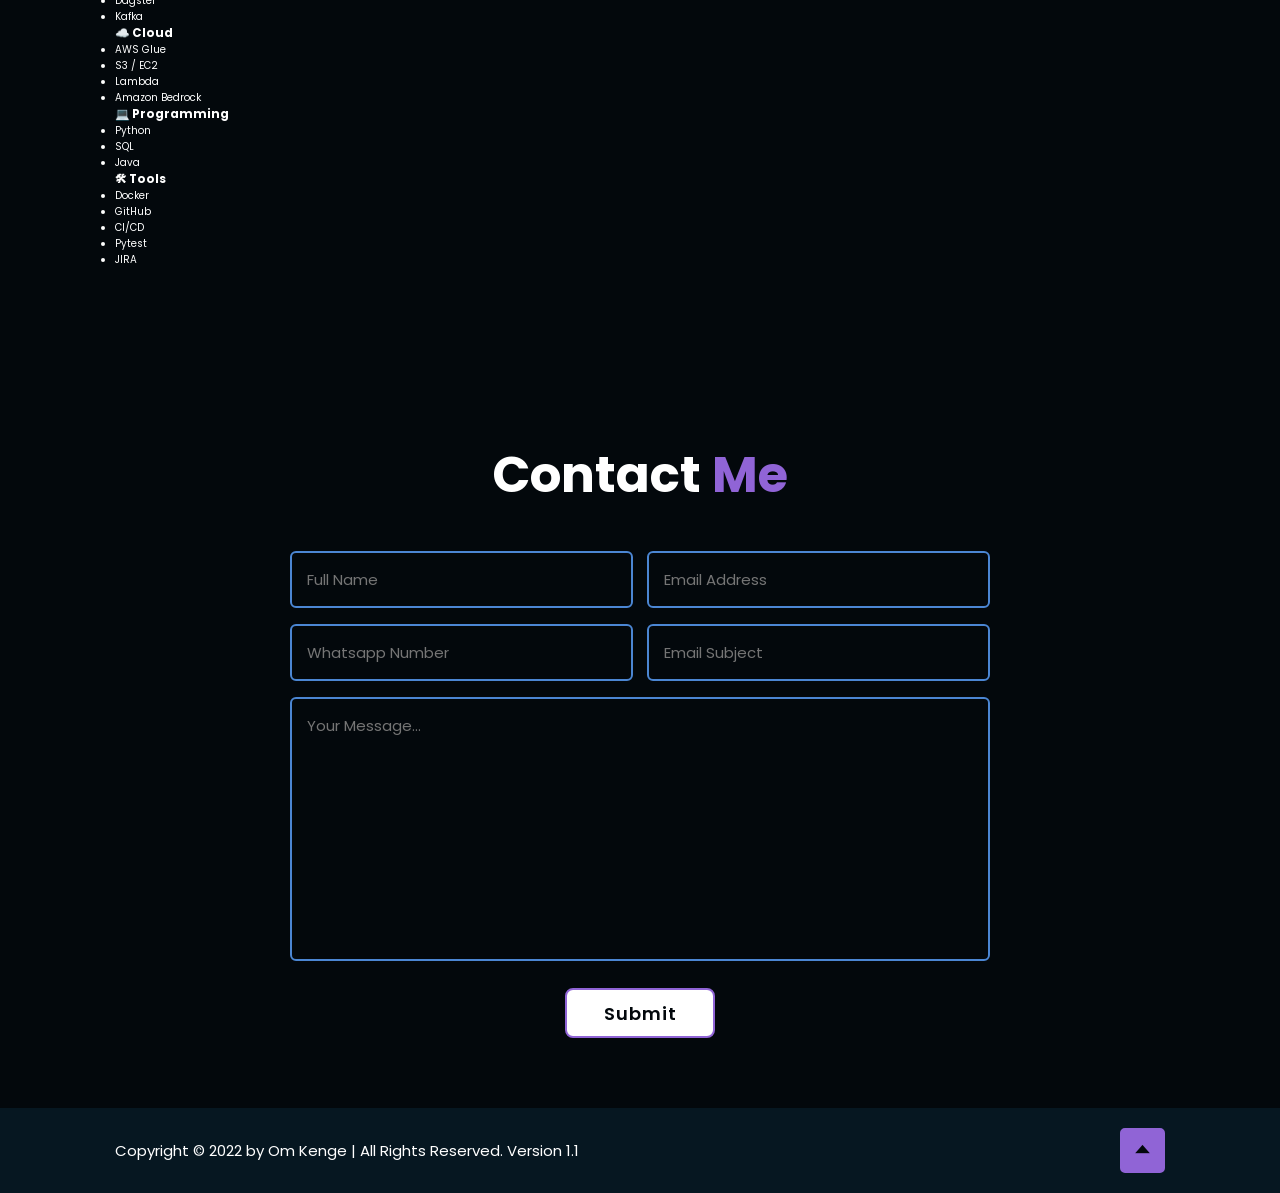
==== commit 0ac697de: "Refactor skills section layout in index.html" ====
--- a/docs/index.html
+++ b/docs/index.html
@@ -192,62 +192,54 @@
     <!--=========================================== 
                       Skills section
       =============================================  -->
-   <section class="skills" id="skills">
+  <section class="skills" id="skills">
   <h2 class="heading">My <span>Tech Stack</span></h2>
 
-  <div class="skills-container">
-
-    <!-- Data Engineering -->
-    <div class="skill-card">
-      <h3>Data Engineering</h3>
-      <div class="skill-tags">
-        <span>Apache Spark</span>
-        <span>PySpark</span>
-        <span>Apache Iceberg</span>
-        <span>DBT</span>
-        <span>Dagster</span>
-        <span>Kafka</span>
-      </div>
-    </div>
-
-    <!-- Cloud -->
-    <div class="skill-card">
-      <h3>Cloud & Infrastructure</h3>
-      <div class="skill-tags">
-        <span>AWS Glue</span>
-        <span>S3</span>
-        <span>Lambda</span>
-        <span>Amazon Bedrock</span>
-        <span>EC2</span>
-      </div>
-    </div>
-
-    <!-- Programming -->
-    <div class="skill-card">
-      <h3>Programming</h3>
-      <div class="skill-tags">
-        <span>Python</span>
-        <span>SQL</span>
-        <span>Java</span>
-        <span>C++</span>
-      </div>
-    </div>
-
-    <!-- Tools -->
-    <div class="skill-card">
-      <h3>Tools & DevOps</h3>
-      <div class="skill-tags">
-        <span>Docker</span>
-        <span>GitHub</span>
-        <span>CI/CD</span>
-        <span>Pytest</span>
-        <span>JIRA</span>
-      </div>
+  <div class="skills-grid">
+
+    <div class="skill-box">
+      <h3>⚙️ Data Engineering</h3>
+      <ul>
+        <li>Apache Spark / PySpark</li>
+        <li>Apache Iceberg</li>
+        <li>DBT</li>
+        <li>Dagster</li>
+        <li>Kafka</li>
+      </ul>
+    </div>
+
+    <div class="skill-box">
+      <h3>☁️ Cloud</h3>
+      <ul>
+        <li>AWS Glue</li>
+        <li>S3 / EC2</li>
+        <li>Lambda</li>
+        <li>Amazon Bedrock</li>
+      </ul>
+    </div>
+
+    <div class="skill-box">
+      <h3>💻 Programming</h3>
+      <ul>
+        <li>Python</li>
+        <li>SQL</li>
+        <li>Java</li>
+      </ul>
+    </div>
+
+    <div class="skill-box">
+      <h3>🛠 Tools</h3>
+      <ul>
+        <li>Docker</li>
+        <li>GitHub</li>
+        <li>CI/CD</li>
+        <li>Pytest</li>
+        <li>JIRA</li>
+      </ul>
     </div>
 
   </div>
 </section>
-
     <!--=========================================== 
                       Contact section
       =============================================  -->
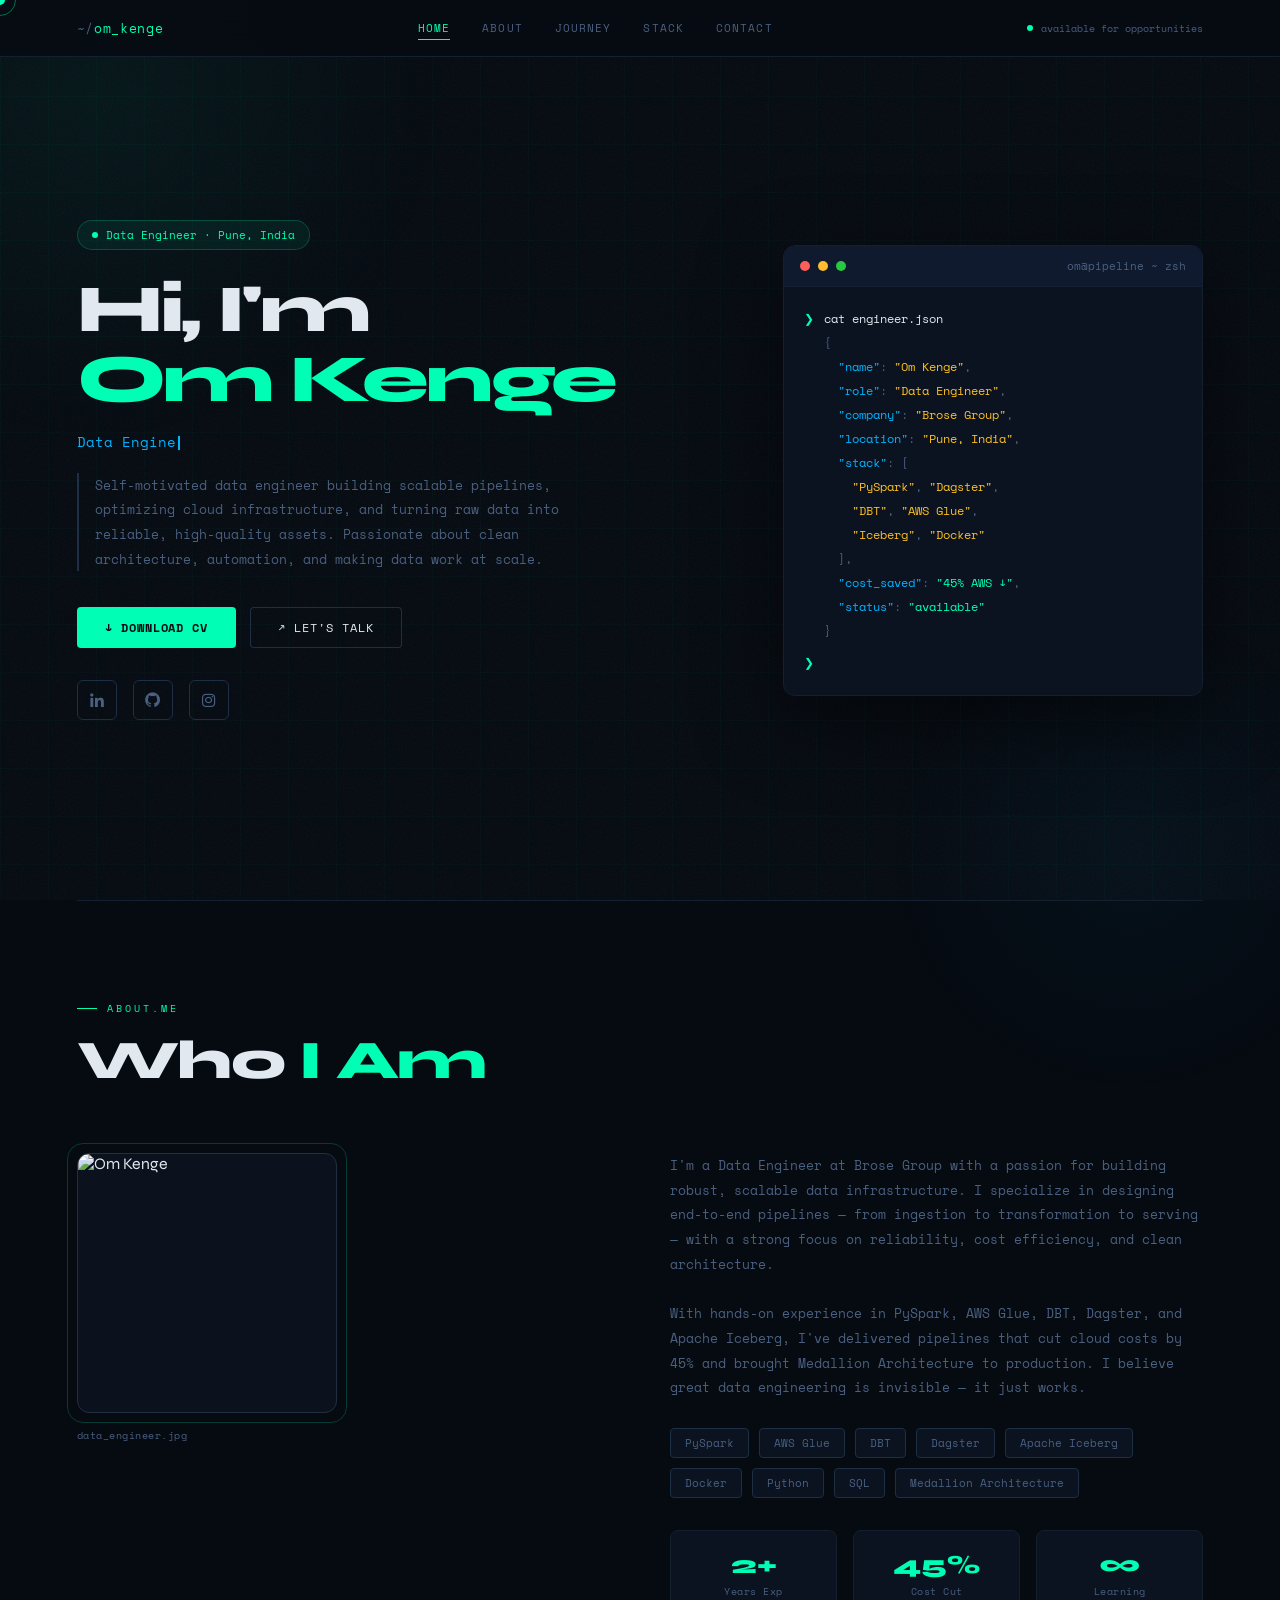
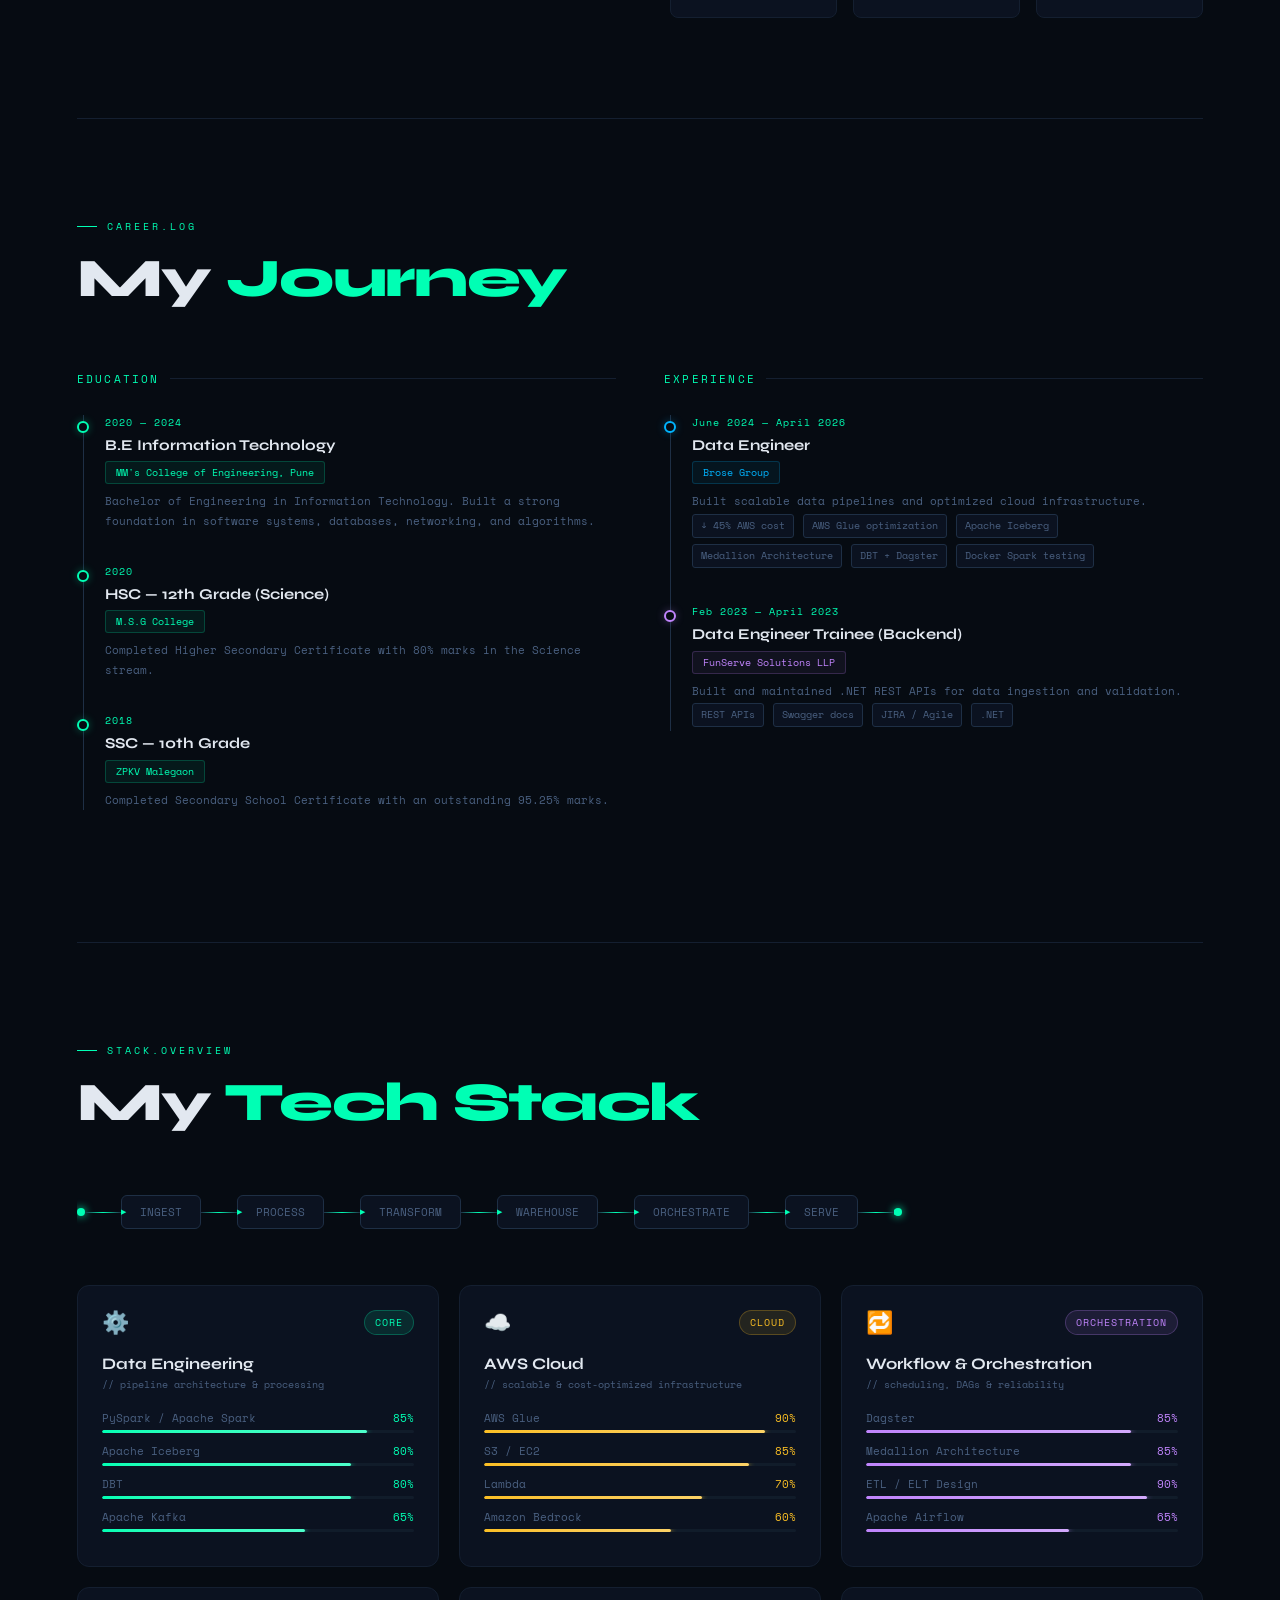
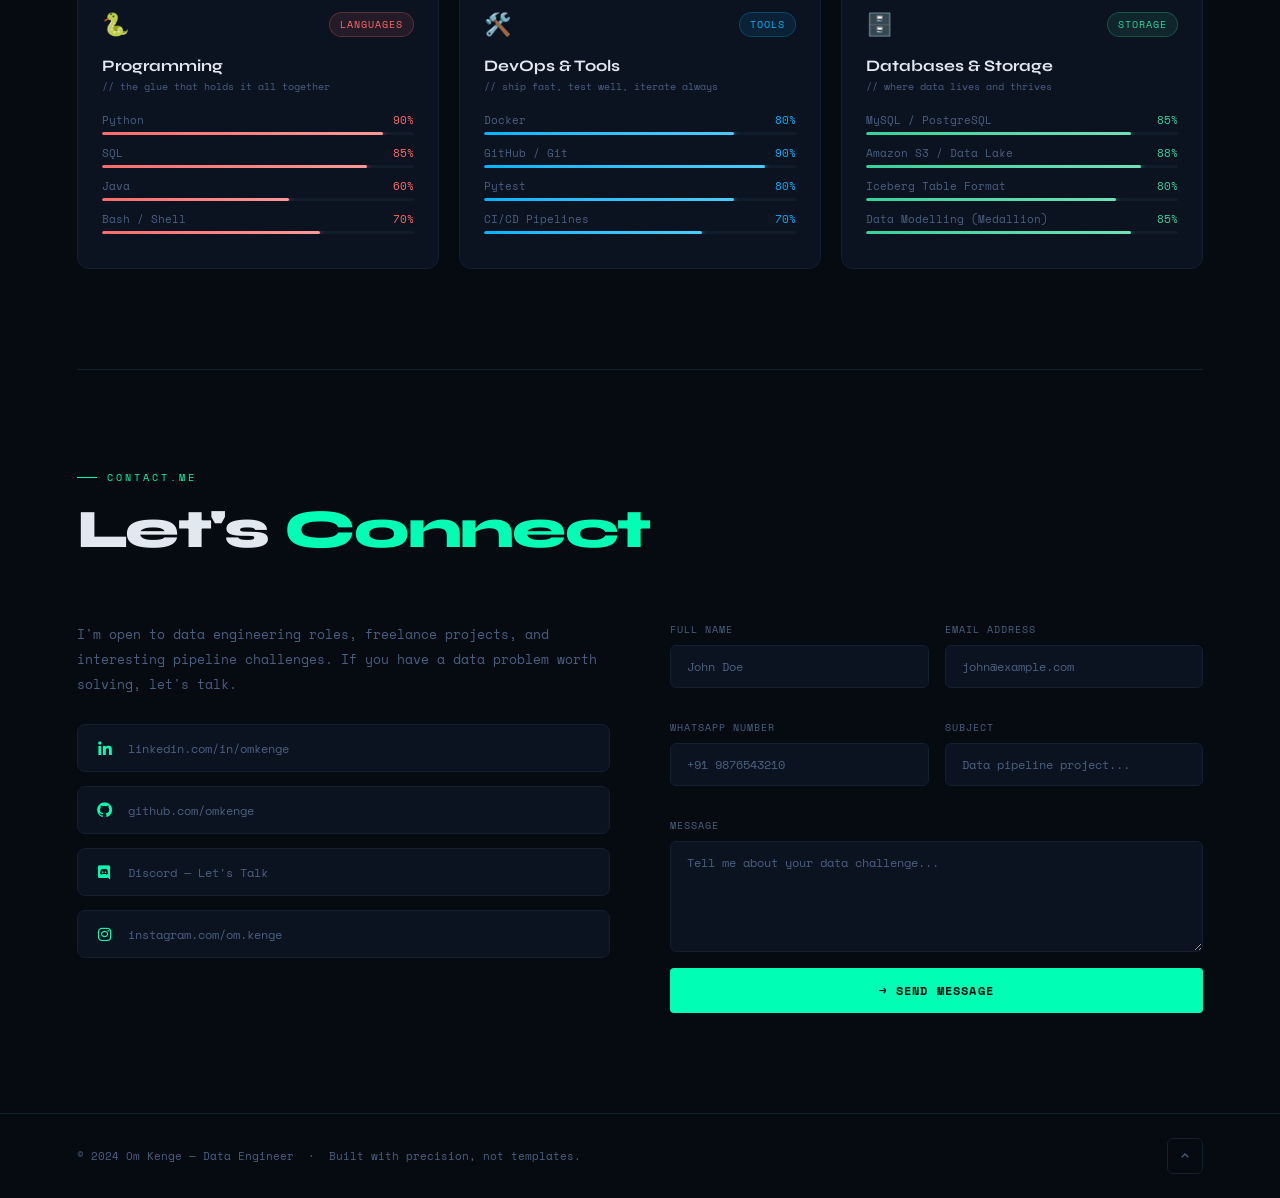
==== commit 0ba4628e: "Update print statement from 'Hello' to 'Goodbye'" ====
--- a/docs/index.html
+++ b/docs/index.html
@@ -1,352 +1,848 @@
 <!DOCTYPE html>
 <html lang="en">
-  <head>
-    <meta charset="UTF-8" />
-    <meta name="viewport" content="width=device-width, initial-scale=1.0" />
-    <title>OK Portfolio</title>
-    <link rel="shortcut icon" href="img/favicon.ico">
-    <link rel="stylesheet" href="style.css" />
-    <link rel="preconnect" href="https://fonts.googleapis.com" />
-   
-    <link rel="preconnect" href="https://fonts.gstatic.com" crossorigin />
-    <link
-      href="https://fonts.googleapis.com/css2?family=Poppins:wght@400;600&display=swap"
-      rel="stylesheet"
-    />
-    <!--=========================================== 
-                    Box icon Pack
-      =============================================  -->
-    <link
-      href="https://unpkg.com/boxicons@2.1.4/css/boxicons.min.css"
-      rel="stylesheet"
-    />
-  </head>
-  <body>
-    <!--=========================================== 
-                      header section
-      =============================================  -->
-    <header class="header">
-      <a href="" class="logo">Om Kenge Portfolio</a>
-
-      <div class="bx bx-menu" id="menu-icon"></div>
-
-      <nav class="navbar">
-        <a href="#home" class="active">Home</a>
-        <a href="#about">About</a>
-        <a href="#education">Education & Experience</a>
-        <a href="#skills">Skills</a>
-        <a href="#contact">Contact Me</a>
-
-        <span class="active-nav"></span>
-      </nav>
-    </header>
-
-    <!--=========================================== 
-                     Home section
-      =============================================  -->
-    <section class="home" id="home">
-      <div class="home-content">
-        <h1>Hi, I am <span>Om Kenge</span></h1>
-
-        <div class="text-animate">
-          <span id="element"></span>
-        </div>
-    <p>
-      I am self-motivated and passionate programmer seeking for an opportunity to prove myself by working in
-challenging envirnment solving critical problems and utilizing my knowledge for growth of the organisation.
-
-    </p>
-
-        <div class="btn-box">
-          <a href="OM_KENGE.pdf" class="btn" download>Download CV</a>
-          <a href="https://discord.gg/MnqPCfdv" target="_blank" class="btn">Let's Talk</a>
-        </div>
+<head>
+  <meta charset="UTF-8" />
+  <meta name="viewport" content="width=device-width, initial-scale=1.0" />
+  <title>Om Kenge — Data Engineer</title>
+  <link rel="preconnect" href="https://fonts.googleapis.com" />
+  <link rel="preconnect" href="https://fonts.gstatic.com" crossorigin />
+  <link href="https://fonts.googleapis.com/css2?family=Space+Mono:ital,wght@0,400;0,700;1,400&family=Syne:wght@400;600;700;800;900&display=swap" rel="stylesheet" />
+  <link href="https://unpkg.com/boxicons@2.1.4/css/boxicons.min.css" rel="stylesheet" />
+  <style>
+    /* ─── RESET & ROOT ─────────────────────────────────────── */
+    *, *::before, *::after { margin: 0; padding: 0; box-sizing: border-box; }
+    :root {
+      --bg:       #060b12;
+      --bg2:      #0b1220;
+      --bg3:      #0f1a2e;
+      --border:   #141f30;
+      --border2:  #1e2f45;
+      --green:    #00ffb4;
+      --blue:     #00b4ff;
+      --red:      #ff6b6b;
+      --purple:   #c084fc;
+      --yellow:   #fbbf24;
+      --teal:     #34d399;
+      --text:     #e2e8f0;
+      --muted:    #4a6080;
+      --muted2:   #2a3f55;
+      --mono:     'Space Mono', monospace;
+      --sans:     'Syne', sans-serif;
+    }
+    html { scroll-behavior: smooth; }
+    body { background: var(--bg); color: var(--text); font-family: var(--sans); overflow-x: hidden; cursor: none; }
+
+    /* ─── CUSTOM CURSOR ────────────────────────────────────── */
+    .cursor { position: fixed; width: 10px; height: 10px; border-radius: 50%; background: var(--green); pointer-events: none; z-index: 10000; transform: translate(-50%,-50%); transition: transform .1s; mix-blend-mode: screen; }
+    .cursor-ring { position: fixed; width: 32px; height: 32px; border-radius: 50%; border: 1px solid rgba(0,255,180,0.4); pointer-events: none; z-index: 9999; transform: translate(-50%,-50%); transition: left .12s ease, top .12s ease; }
+
+    /* ─── SCROLLBAR ────────────────────────────────────────── */
+    ::-webkit-scrollbar { width: 4px; }
+    ::-webkit-scrollbar-track { background: var(--bg); }
+    ::-webkit-scrollbar-thumb { background: var(--green); border-radius: 4px; }
+
+    /* ─── BG ELEMENTS ──────────────────────────────────────── */
+    .bg-grid {
+      position: fixed; inset: 0; pointer-events: none; z-index: 0;
+      background-image: linear-gradient(rgba(0,255,180,.025) 1px, transparent 1px),
+                        linear-gradient(90deg, rgba(0,255,180,.025) 1px, transparent 1px);
+      background-size: 48px 48px;
+    }
+    .bg-noise {
+      position: fixed; inset: 0; pointer-events: none; z-index: 0; opacity: .04;
+      background-image: url("data:image/svg+xml,%3Csvg xmlns='http://www.w3.org/2000/svg' width='300' height='300'%3E%3Cfilter id='n'%3E%3CfeTurbulence type='fractalNoise' baseFrequency='.65' numOctaves='3' stitchTiles='stitch'/%3E%3C/filter%3E%3Crect width='300' height='300' filter='url(%23n)' opacity='1'/%3E%3C/svg%3E");
+    }
+    .glow-orb {
+      position: fixed; width: 700px; height: 700px; border-radius: 50%; pointer-events: none; z-index: 0;
+      background: radial-gradient(circle, rgba(0,255,180,.05) 0%, transparent 70%);
+      top: -250px; left: -250px; animation: drift 15s ease-in-out infinite alternate;
+    }
+    .glow-orb2 {
+      position: fixed; width: 500px; height: 500px; border-radius: 50%; pointer-events: none; z-index: 0;
+      background: radial-gradient(circle, rgba(0,180,255,.04) 0%, transparent 70%);
+      bottom: -200px; right: -100px; animation: drift2 18s ease-in-out infinite alternate;
+    }
+    @keyframes drift  { to { transform: translate(200px, 150px); } }
+    @keyframes drift2 { to { transform: translate(-150px,-100px); } }
+
+    /* ─── HEADER / NAV ─────────────────────────────────────── */
+    header {
+      position: fixed; top: 0; left: 0; right: 0; z-index: 1000;
+      display: flex; align-items: center; justify-content: space-between;
+      padding: 18px 6%;
+      border-bottom: 1px solid var(--border);
+      background: rgba(6,11,18,.85);
+      backdrop-filter: blur(16px);
+    }
+    .logo {
+      font-family: var(--mono); font-size: 13px; color: var(--green);
+      text-decoration: none; letter-spacing: .05em;
+    }
+    .logo span { color: var(--muted); }
+    nav { display: flex; align-items: center; gap: 32px; }
+    nav a {
+      font-family: var(--mono); font-size: 11px; letter-spacing: .1em;
+      text-transform: uppercase; color: var(--muted); text-decoration: none;
+      transition: color .3s; position: relative;
+    }
+    nav a::after {
+      content: ''; position: absolute; bottom: -4px; left: 0; right: 0;
+      height: 1px; background: var(--green); transform: scaleX(0);
+      transition: transform .3s; transform-origin: left;
+    }
+    nav a:hover, nav a.active { color: var(--green); }
+    nav a:hover::after, nav a.active::after { transform: scaleX(1); }
+    .nav-status {
+      display: flex; align-items: center; gap: 8px;
+      font-family: var(--mono); font-size: 10px; color: var(--muted);
+    }
+    .status-dot { width: 6px; height: 6px; border-radius: 50%; background: var(--green); animation: blink 2s ease-in-out infinite; }
+    @keyframes blink { 0%,100%{opacity:1} 50%{opacity:.3} }
+    .hamburger { display: none; flex-direction: column; gap: 5px; cursor: pointer; }
+    .hamburger span { display: block; width: 22px; height: 2px; background: var(--text); border-radius: 2px; transition: .3s; }
+
+    /* ─── SECTION BASE ─────────────────────────────────────── */
+    section { position: relative; z-index: 1; padding: 100px 6%; }
+    section:first-of-type { padding-top: 140px; }
+    .section-label {
+      font-family: var(--mono); font-size: 10px; letter-spacing: .3em;
+      color: var(--green); text-transform: uppercase; margin-bottom: 12px;
+      display: flex; align-items: center; gap: 10px;
+    }
+    .section-label::before { content: ''; display: inline-block; width: 20px; height: 1px; background: var(--green); }
+    h2.heading {
+      font-size: clamp(2rem,5vw,3.4rem); font-weight: 900; letter-spacing: -.03em; margin-bottom: 60px;
+    }
+    h2.heading span { color: var(--green); }
+
+    /* ─── HOME ─────────────────────────────────────────────── */
+    .home { min-height: 100vh; display: flex; align-items: center; padding-top: 100px; }
+    .home-inner { display: grid; grid-template-columns: 1fr 420px; gap: 60px; align-items: center; width: 100%; }
+    .home-tag {
+      display: inline-flex; align-items: center; gap: 8px;
+      font-family: var(--mono); font-size: 11px; color: var(--green);
+      border: 1px solid rgba(0,255,180,.2); background: rgba(0,255,180,.06);
+      padding: 6px 14px; border-radius: 20px; margin-bottom: 24px;
+    }
+    .home h1 { font-size: clamp(2.6rem,6vw,4.2rem); font-weight: 900; letter-spacing: -.04em; line-height: 1.05; margin-bottom: 16px; }
+    .home h1 .name { color: var(--green); }
+    .home-role {
+      font-family: var(--mono); font-size: 14px; color: var(--blue);
+      margin-bottom: 20px; min-height: 22px;
+    }
+    .home-role .cursor-blink { display: inline-block; width: 2px; height: 14px; background: var(--blue); margin-left: 2px; animation: blink .8s step-end infinite; vertical-align: middle; }
+    .home p {
+      font-family: var(--mono); font-size: 13px; color: var(--muted); line-height: 1.9;
+      max-width: 520px; margin-bottom: 36px; border-left: 2px solid var(--border2); padding-left: 16px;
+    }
+    .btn-group { display: flex; gap: 14px; flex-wrap: wrap; }
+    .btn {
+      font-family: var(--mono); font-size: 12px; letter-spacing: .08em; text-transform: uppercase;
+      padding: 12px 28px; border-radius: 4px; text-decoration: none; transition: .3s; cursor: none;
+      display: inline-flex; align-items: center; gap: 8px;
+    }
+    .btn-primary { background: var(--green); color: #060b12; font-weight: 700; }
+    .btn-primary:hover { background: transparent; color: var(--green); box-shadow: inset 0 0 0 1px var(--green); }
+    .btn-outline { background: transparent; color: var(--text); box-shadow: inset 0 0 0 1px var(--border2); }
+    .btn-outline:hover { border-color: var(--green); color: var(--green); box-shadow: inset 0 0 0 1px var(--green); }
+    .home-social { display: flex; gap: 16px; margin-top: 32px; }
+    .home-social a {
+      width: 40px; height: 40px; border-radius: 6px; border: 1px solid var(--border2);
+      display: flex; align-items: center; justify-content: center;
+      color: var(--muted); font-size: 18px; text-decoration: none; transition: .3s;
+    }
+    .home-social a:hover { border-color: var(--green); color: var(--green); box-shadow: 0 0 16px rgba(0,255,180,.15); }
+    /* Terminal card */
+    .terminal {
+      background: var(--bg2); border: 1px solid var(--border); border-radius: 12px; overflow: hidden;
+      box-shadow: 0 24px 80px rgba(0,0,0,.5);
+    }
+    .terminal-bar {
+      display: flex; align-items: center; gap: 8px; padding: 12px 16px;
+      border-bottom: 1px solid var(--border); background: var(--bg3);
+    }
+    .t-dot { width: 10px; height: 10px; border-radius: 50%; }
+    .t-dot.r { background: #ff5f57; }
+    .t-dot.y { background: #febc2e; }
+    .t-dot.g { background: #28c840; }
+    .t-title { font-family: var(--mono); font-size: 11px; color: var(--muted); margin-left: auto; }
+    .terminal-body { padding: 20px; font-family: var(--mono); font-size: 12px; line-height: 2; }
+    .t-line { display: flex; align-items: flex-start; gap: 10px; }
+    .t-prompt { color: var(--green); flex-shrink: 0; }
+    .t-cmd { color: var(--text); }
+    .t-out { color: var(--muted); padding-left: 20px; }
+    .t-key { color: var(--blue); }
+    .t-val { color: var(--yellow); }
+    .t-highlight { color: var(--green); }
+
+    /* ─── ABOUT ─────────────────────────────────────────────── */
+    .about-grid { display: grid; grid-template-columns: 1fr 1fr; gap: 60px; align-items: start; }
+    .about-left {}
+    .about-img-wrap {
+      position: relative; width: 260px; height: 260px;
+      margin-bottom: 32px;
+    }
+    .about-img-wrap img {
+      width: 100%; height: 100%; object-fit: cover; border-radius: 12px;
+      border: 1px solid var(--border2); filter: grayscale(20%);
+    }
+    .about-img-wrap::before {
+      content: ''; position: absolute; inset: -10px; border-radius: 16px;
+      border: 1px solid var(--green); opacity: .2;
+    }
+    .about-img-wrap::after {
+      content: 'data_engineer.jpg'; position: absolute; bottom: -30px; left: 0;
+      font-family: var(--mono); font-size: 10px; color: var(--muted); letter-spacing: .05em;
+    }
+    .about-right {}
+    .about-desc {
+      font-family: var(--mono); font-size: 13px; color: var(--muted); line-height: 1.9; margin-bottom: 28px;
+    }
+    .about-chips { display: flex; flex-wrap: wrap; gap: 10px; margin-bottom: 32px; }
+    .chip {
+      font-family: var(--mono); font-size: 11px;
+      padding: 6px 14px; border-radius: 4px; border: 1px solid var(--border2);
+      color: var(--muted); background: var(--bg2);
+      transition: .3s;
+    }
+    .chip:hover { border-color: var(--green); color: var(--green); }
+    .stats-mini { display: grid; grid-template-columns: repeat(3,1fr); gap: 16px; }
+    .stat-mini-box {
+      background: var(--bg2); border: 1px solid var(--border); border-radius: 8px;
+      padding: 18px 14px; text-align: center;
+    }
+    .stat-mini-num { font-size: 1.6rem; font-weight: 900; color: var(--green); }
+    .stat-mini-label { font-family: var(--mono); font-size: 10px; color: var(--muted); margin-top: 4px; letter-spacing: .05em; }
+
+    /* ─── EDUCATION / EXPERIENCE ────────────────────────────── */
+    .edu-grid { display: grid; grid-template-columns: 1fr 1fr; gap: 48px; }
+    .edu-col-title {
+      font-family: var(--mono); font-size: 11px; letter-spacing: .2em; color: var(--green);
+      text-transform: uppercase; margin-bottom: 28px;
+      display: flex; align-items: center; gap: 10px;
+    }
+    .edu-col-title::after { content: ''; flex: 1; height: 1px; background: var(--border); }
+    .timeline { position: relative; padding-left: 28px; }
+    .timeline::before { content: ''; position: absolute; left: 6px; top: 0; bottom: 0; width: 1px; background: var(--border2); }
+    .tl-item { position: relative; margin-bottom: 32px; }
+    .tl-dot {
+      position: absolute; left: -28px; top: 6px;
+      width: 12px; height: 12px; border-radius: 50%;
+      border: 2px solid var(--green); background: var(--bg);
+      box-shadow: 0 0 8px rgba(0,255,180,.3);
+    }
+    .tl-year {
+      font-family: var(--mono); font-size: 10px; color: var(--green);
+      letter-spacing: .1em; margin-bottom: 6px;
+    }
+    .tl-title { font-size: 15px; font-weight: 700; color: var(--text); margin-bottom: 6px; line-height: 1.3; }
+    .tl-body { font-family: var(--mono); font-size: 11px; color: var(--muted); line-height: 1.8; }
+    .tl-badge {
+      display: inline-block; font-family: var(--mono); font-size: 10px;
+      padding: 3px 10px; border-radius: 3px; margin-bottom: 8px;
+      border: 1px solid rgba(0,255,180,.2); color: var(--green); background: rgba(0,255,180,.06);
+    }
+    .achievement-tag {
+      display: inline-block; font-family: var(--mono); font-size: 10px;
+      padding: 2px 8px; border-radius: 3px; margin: 2px 2px 4px 0;
+      border: 1px solid var(--border2); color: var(--muted); background: var(--bg2);
+    }
+
+    /* ─── SKILLS ────────────────────────────────────────────── */
+    /* Pipeline bar */
+    .pipeline-strip {
+      display: flex; align-items: center; margin-bottom: 52px;
+      overflow-x: auto; padding-bottom: 4px;
+    }
+    .pipeline-strip::-webkit-scrollbar { height: 3px; }
+    .pipeline-strip::-webkit-scrollbar-thumb { background: var(--green); }
+    .pipe-node {
+      flex-shrink: 0; font-family: var(--mono); font-size: 11px;
+      padding: 8px 18px; border: 1px solid var(--border2); border-radius: 6px; color: var(--muted);
+      background: var(--bg2); white-space: nowrap; transition: .3s; cursor: default;
+    }
+    .pipe-node:hover { border-color: var(--green); color: var(--green); box-shadow: 0 0 12px rgba(0,255,180,.12); }
+    .pipe-arrow { flex-shrink: 0; width: 36px; height: 1px; background: linear-gradient(90deg,var(--border2),var(--green),var(--border2)); position: relative; }
+    .pipe-arrow::after { content:'▶'; position:absolute; right:-5px; top:50%; transform:translateY(-50%); font-size:7px; color:var(--green); }
+    .pipe-live { flex-shrink:0; width:8px; height:8px; border-radius:50%; background:var(--green); box-shadow:0 0 8px var(--green); animation:blink 1.5s ease-in-out infinite; }
+
+    .skills-cards { display: grid; grid-template-columns: repeat(auto-fill,minmax(280px,1fr)); gap: 20px; }
+    .sk-card {
+      background: var(--bg2); border: 1px solid var(--border); border-radius: 12px;
+      padding: 24px; position: relative; overflow: hidden; transition: .3s;
+    }
+    .sk-card::after {
+      content:''; position:absolute; top:0;left:0;right:0; height:2px;
+      background:var(--accent,var(--green)); transform:scaleX(0); transform-origin:left; transition:transform .4s;
+    }
+    .sk-card:hover { transform:translateY(-4px); border-color:var(--accent,var(--green)); box-shadow:0 8px 40px rgba(0,0,0,.4); }
+    .sk-card:hover::after { transform:scaleX(1); }
+    .sk-header { display:flex; justify-content:space-between; align-items:flex-start; margin-bottom:18px; }
+    .sk-icon { font-size:22px; }
+    .sk-tag {
+      font-family:var(--mono); font-size:10px; letter-spacing:.1em;
+      padding:4px 10px; border-radius:20px; color:var(--accent,var(--green));
+      background: color-mix(in srgb, var(--accent,var(--green)) 10%, transparent);
+      border: 1px solid color-mix(in srgb, var(--accent,var(--green)) 25%, transparent);
+    }
+    .sk-title { font-size:1rem; font-weight:700; margin-bottom:4px; }
+    .sk-sub { font-family:var(--mono); font-size:10px; color:var(--muted); margin-bottom:18px; }
+    .sk-bar-row { margin-bottom:10px; }
+    .sk-bar-meta { display:flex; justify-content:space-between; margin-bottom:4px; }
+    .sk-bar-name { font-family:var(--mono); font-size:11px; color:var(--muted); }
+    .sk-bar-pct { font-family:var(--mono); font-size:11px; color:var(--accent,var(--green)); }
+    .sk-track { height:3px; background:#111c2a; border-radius:4px; overflow:hidden; }
+    .sk-fill { height:100%; border-radius:4px; width:0%; transition:width 1.3s cubic-bezier(.4,0,.2,1); background: linear-gradient(90deg, var(--accent,var(--green)), color-mix(in srgb, var(--accent,var(--green)) 70%, white)); box-shadow:0 0 6px var(--accent,var(--green)); }
+
+    /* ─── CONTACT ───────────────────────────────────────────── */
+    .contact-wrap { display: grid; grid-template-columns: 1fr 1fr; gap: 60px; align-items: start; }
+    .contact-info {}
+    .contact-info p { font-family:var(--mono); font-size:13px; color:var(--muted); line-height:1.9; margin-bottom:28px; }
+    .contact-links { display:flex; flex-direction:column; gap:14px; }
+    .contact-link {
+      display:flex; align-items:center; gap:14px;
+      font-family:var(--mono); font-size:12px; color:var(--muted);
+      text-decoration:none; border:1px solid var(--border); border-radius:8px; padding:14px 18px;
+      background:var(--bg2); transition:.3s;
+    }
+    .contact-link i { font-size:18px; color:var(--green); }
+    .contact-link:hover { border-color:var(--green); color:var(--green); transform:translateX(4px); }
+    .contact-form {}
+    .form-row { display:grid; grid-template-columns:1fr 1fr; gap:16px; margin-bottom:16px; }
+    .form-field { display:flex; flex-direction:column; gap:8px; margin-bottom:16px; }
+    .form-field label { font-family:var(--mono); font-size:10px; letter-spacing:.1em; color:var(--muted); text-transform:uppercase; }
+    .form-field input, .form-field textarea {
+      background:var(--bg2); border:1px solid var(--border); border-radius:6px;
+      color:var(--text); font-family:var(--mono); font-size:12px; padding:12px 16px;
+      outline:none; transition:.3s; resize:vertical;
+    }
+    .form-field input:focus, .form-field textarea:focus { border-color:var(--green); box-shadow:0 0 0 3px rgba(0,255,180,.08); }
+    .form-field input::placeholder, .form-field textarea::placeholder { color:var(--muted); }
+    .form-submit {
+      background:var(--green); color:#060b12; border:none; font-family:var(--mono);
+      font-size:12px; font-weight:700; letter-spacing:.1em; text-transform:uppercase;
+      padding:14px 32px; border-radius:4px; cursor:none; transition:.3s; width:100%;
+    }
+    .form-submit:hover { background:transparent; color:var(--green); box-shadow:inset 0 0 0 1px var(--green); }
+
+    /* ─── FOOTER ────────────────────────────────────────────── */
+    footer {
+      position:relative; z-index:1; border-top:1px solid var(--border);
+      display:flex; align-items:center; justify-content:space-between;
+      padding:24px 6%; font-family:var(--mono); font-size:11px; color:var(--muted);
+    }
+    .back-top {
+      width:36px; height:36px; border:1px solid var(--border); border-radius:6px;
+      display:flex; align-items:center; justify-content:center;
+      color:var(--muted); text-decoration:none; transition:.3s; font-size:16px;
+    }
+    .back-top:hover { border-color:var(--green); color:var(--green); }
+
+    /* ─── DIVIDER ───────────────────────────────────────────── */
+    .section-divider {
+      position:relative; z-index:1; height:1px; background:var(--border);
+      margin: 0 6%;
+    }
+
+    /* ─── RESPONSIVE ────────────────────────────────────────── */
+    @media(max-width: 900px) {
+      .home-inner { grid-template-columns:1fr; }
+      .terminal { display:none; }
+      .about-grid, .edu-grid, .contact-wrap { grid-template-columns:1fr; }
+      .form-row { grid-template-columns:1fr; }
+      nav { display:none; position:fixed; top:64px; left:0; right:0; flex-direction:column; gap:0; background:rgba(6,11,18,.97); border-bottom:1px solid var(--border); padding:16px 0; }
+      nav.open { display:flex; }
+      nav a { padding:14px 6%; border-bottom:1px solid var(--border); }
+      .hamburger { display:flex; }
+      .nav-status { display:none; }
+      .about-img-wrap { width:200px; height:200px; }
+    }
+    @media(max-width:600px) {
+      section { padding:80px 5%; }
+      .stats-mini { grid-template-columns:repeat(3,1fr); }
+    }
+  </style>
+</head>
+<body>
+
+<!-- Custom cursor -->
+<div class="cursor" id="cursor"></div>
+<div class="cursor-ring" id="cursorRing"></div>
+
+<!-- Background -->
+<div class="bg-grid"></div>
+<div class="bg-noise"></div>
+<div class="glow-orb"></div>
+<div class="glow-orb2"></div>
+
+<!-- ═══════════════════════════════════════════════
+     HEADER
+════════════════════════════════════════════════ -->
+<header>
+  <a href="#home" class="logo"><span>~/</span>om_kenge</a>
+  <div class="hamburger" id="hamburger">
+    <span></span><span></span><span></span>
+  </div>
+  <nav id="nav">
+    <a href="#home" class="active">home</a>
+    <a href="#about">about</a>
+    <a href="#education">journey</a>
+    <a href="#skills">stack</a>
+    <a href="#contact">contact</a>
+  </nav>
+  <div class="nav-status">
+    <div class="status-dot"></div>
+    available for opportunities
+  </div>
+</header>
+
+<!-- ═══════════════════════════════════════════════
+     HOME
+════════════════════════════════════════════════ -->
+<section class="home" id="home">
+  <div class="home-inner">
+    <div class="home-content">
+      <div class="home-tag">
+        <div class="status-dot"></div>
+        Data Engineer · Pune, India
+      </div>
+      <h1>Hi, I'm<br><span class="name">Om Kenge</span></h1>
+      <div class="home-role" id="typeTarget"><span class="cursor-blink"></span></div>
+      <p>Self-motivated data engineer building scalable pipelines, optimizing cloud infrastructure, and turning raw data into reliable, high-quality assets. Passionate about clean architecture, automation, and making data work at scale.</p>
+      <div class="btn-group">
+        <a href="OM_KENGE.pdf" download class="btn btn-primary">↓ Download CV</a>
+        <a href="https://discord.gg/MnqPCfdv" target="_blank" class="btn btn-outline">↗ Let's Talk</a>
       </div>
       <div class="home-social">
-        <a href="www.linkedin.com/in/omkenge" target="_blank"
-          ><i class="bx bxl-linkedin"></i
-        ></a>
-        <a href="https://github.com/omkenge" target="_blank"
-          ><i class="bx bxl-github"></i
-        ></a>
-        <a
-          href="https://instagram.com/om.kenge?igshid=MzNlNGNkZWQ4Mg=="
-          target="_blank"
-          ><i class="bx bxl-instagram"></i
-        ></a>
-      </div>
-      <div class="home-imghover"></div>
-    </section>
-
-    <!--=========================================== 
-                      About section
-      =============================================  -->
-    <section class="about" id="about">
-      <h2 class="heading">About <span>Me</span></h2>
-      <div class="about-img">
-        <img src="img/About.jpg" alt="aboutimg" />
-        <span class="circle-spin"></span>
-      </div>
-
-      <div class="about-content">
-        <h3>Learner</h3>
-        <p>
-        
-        </p>
-
-        <div class="btn-box btns">
-          <a href="#" class="btn">Read More</a>
-        </div>
-      </div>
-    </section>
-
-    <!--=========================================== 
-                      Education section
-      =============================================  -->
-   <section class="education" id="education">
-  <h2 class="heading">My <span>Journey</span></h2>
-
-  <div class="education-row">
-
-    <!-- Education Column -->
-    <div class="education-column">
-      <h3 class="title">Education</h3>
-
-      <div class="education-box">
-
-        <!-- B.E -->
-        <div class="education-content">
-          <div class="content">
-            <div class="year"><i class="bx bxs-calendar"></i> 2020 - 2024</div>
-            <h3>B.E (Information Technology) - MM's College of Engineering, Pune</h3>
-            <p>
-              Completed Bachelor of Engineering in Information Technology.
-            </p>
-          </div>
-        </div>
-
-        <!-- HSC -->
-        <div class="education-content">
-          <div class="content">
-            <div class="year"><i class="bx bxs-calendar"></i> 2020</div>
-            <h3>HSC (12th) - M.S.G College</h3>
-            <p>
-              Completed Higher Secondary Certificate (Science) with 80% marks.
-            </p>
-          </div>
-        </div>
-
-        <!-- SSC -->
-        <div class="education-content">
-          <div class="content">
-            <div class="year"><i class="bx bxs-calendar"></i> 2018</div>
-            <h3>SSC (10th) - ZPKV Malegaon</h3>
-            <p>
-              Completed Secondary School Certificate with 95.25% marks.
-            </p>
-          </div>
-        </div>
-
-      </div>
-    </div>
-
-    <!-- Experience Column -->
-    <div class="education-column">
-      <h3 class="title">Experience</h3>
-
-      <div class="education-box">
-
-        <!-- Brose Group -->
-        <div class="education-content">
-          <div class="content">
-            <div class="year"><i class="bx bxs-calendar"></i> June 2024 - April 2026</div>
-            <h3>Data Engineer - Brose Group</h3>
-            <p>
-              Data Engineer with experience in building scalable data pipelines and optimizing cloud infrastructure.
-              Reduced AWS costs by 45% through AWS Glue optimization, improved partitioning, and compression strategies.
-              Skilled in PySpark, AWS Glue, and Apache Iceberg for efficient data processing.
-              Designed a Docker-based Spark testing environment using Pytest to ensure ETL reliability.
-              Implemented Medallion Architecture using DBT and orchestrated workflows with Dagster.
-            </p>
-          </div>
-        </div>
-
-        <!-- FunServe -->
-        <div class="education-content">
-          <div class="content">
-            <div class="year"><i class="bx bxs-calendar"></i> Feb 2023 - April 2023</div>
-            <h3>Data Engineer Trainee (Backend) - FunServe Solutions LLP</h3>
-            <p>
-              Built and maintained .NET-based REST APIs for data ingestion, validation, and downstream processing.
-              Designed reliable data flows ensuring structured and consistent data availability.
-              Documented APIs using Swagger and tracked tasks using JIRA in an agile environment.
-            </p>
-          </div>
-        </div>
-
-      </div>
-    </div>
-
+        <a href="https://www.linkedin.com/in/omkenge" target="_blank"><i class="bx bxl-linkedin"></i></a>
+        <a href="https://github.com/omkenge" target="_blank"><i class="bx bxl-github"></i></a>
+        <a href="https://instagram.com/om.kenge?igshid=MzNlNGNkZWQ4Mg==" target="_blank"><i class="bx bxl-instagram"></i></a>
+      </div>
+    </div>
+    <!-- Terminal card -->
+    <div class="terminal">
+      <div class="terminal-bar">
+        <span class="t-dot r"></span>
+        <span class="t-dot y"></span>
+        <span class="t-dot g"></span>
+        <span class="t-title">om@pipeline ~ zsh</span>
+      </div>
+      <div class="terminal-body">
+        <div class="t-line"><span class="t-prompt">❯</span><span class="t-cmd">cat engineer.json</span></div>
+        <div class="t-out">{</div>
+        <div class="t-out">&nbsp;&nbsp;<span class="t-key">"name"</span>: <span class="t-val">"Om Kenge"</span>,</div>
+        <div class="t-out">&nbsp;&nbsp;<span class="t-key">"role"</span>: <span class="t-val">"Data Engineer"</span>,</div>
+        <div class="t-out">&nbsp;&nbsp;<span class="t-key">"company"</span>: <span class="t-val">"Brose Group"</span>,</div>
+        <div class="t-out">&nbsp;&nbsp;<span class="t-key">"location"</span>: <span class="t-val">"Pune, India"</span>,</div>
+        <div class="t-out">&nbsp;&nbsp;<span class="t-key">"stack"</span>: [</div>
+        <div class="t-out">&nbsp;&nbsp;&nbsp;&nbsp;<span class="t-val">"PySpark"</span>, <span class="t-val">"Dagster"</span>,</div>
+        <div class="t-out">&nbsp;&nbsp;&nbsp;&nbsp;<span class="t-val">"DBT"</span>, <span class="t-val">"AWS Glue"</span>,</div>
+        <div class="t-out">&nbsp;&nbsp;&nbsp;&nbsp;<span class="t-val">"Iceberg"</span>, <span class="t-val">"Docker"</span></div>
+        <div class="t-out">&nbsp;&nbsp;],</div>
+        <div class="t-out">&nbsp;&nbsp;<span class="t-key">"cost_saved"</span>: <span class="t-highlight">"45% AWS ↓"</span>,</div>
+        <div class="t-out">&nbsp;&nbsp;<span class="t-key">"status"</span>: <span class="t-highlight">"available"</span></div>
+        <div class="t-out">}</div>
+        <div class="t-line" style="margin-top:8px"><span class="t-prompt">❯</span><span class="t-cmd" id="termCursor">_</span></div>
+      </div>
+    </div>
   </div>
 </section>
-    <!--=========================================== 
-                      Skills section
-      =============================================  -->
-  <section class="skills" id="skills">
-  <h2 class="heading">My <span>Tech Stack</span></h2>
-
-  <div class="skills-grid">
-
-    <div class="skill-box">
-      <h3>⚙️ Data Engineering</h3>
-      <ul>
-        <li>Apache Spark / PySpark</li>
-        <li>Apache Iceberg</li>
-        <li>DBT</li>
-        <li>Dagster</li>
-        <li>Kafka</li>
-      </ul>
-    </div>
-
-    <div class="skill-box">
-      <h3>☁️ Cloud</h3>
-      <ul>
-        <li>AWS Glue</li>
-        <li>S3 / EC2</li>
-        <li>Lambda</li>
-        <li>Amazon Bedrock</li>
-      </ul>
-    </div>
-
-    <div class="skill-box">
-      <h3>💻 Programming</h3>
-      <ul>
-        <li>Python</li>
-        <li>SQL</li>
-        <li>Java</li>
-      </ul>
-    </div>
-
-    <div class="skill-box">
-      <h3>🛠 Tools</h3>
-      <ul>
-        <li>Docker</li>
-        <li>GitHub</li>
-        <li>CI/CD</li>
-        <li>Pytest</li>
-        <li>JIRA</li>
-      </ul>
-    </div>
-
+
+<div class="section-divider"></div>
+
+<!-- ═══════════════════════════════════════════════
+     ABOUT
+════════════════════════════════════════════════ -->
+<section id="about">
+  <div class="section-label">about.me</div>
+  <h2 class="heading">Who <span>I Am</span></h2>
+  <div class="about-grid">
+    <div class="about-left">
+      <div class="about-img-wrap">
+        <img src="img/About.jpg" alt="Om Kenge" onerror="this.style.background='#0b1220';this.style.display='flex'"/>
+      </div>
+    </div>
+    <div class="about-right">
+      <p class="about-desc">
+        I'm a Data Engineer at Brose Group with a passion for building robust, scalable data infrastructure.
+        I specialize in designing end-to-end pipelines — from ingestion to transformation to serving —
+        with a strong focus on reliability, cost efficiency, and clean architecture.<br><br>
+        With hands-on experience in PySpark, AWS Glue, DBT, Dagster, and Apache Iceberg,
+        I've delivered pipelines that cut cloud costs by 45% and brought Medallion Architecture
+        to production. I believe great data engineering is invisible — it just works.
+      </p>
+      <div class="about-chips">
+        <span class="chip">PySpark</span>
+        <span class="chip">AWS Glue</span>
+        <span class="chip">DBT</span>
+        <span class="chip">Dagster</span>
+        <span class="chip">Apache Iceberg</span>
+        <span class="chip">Docker</span>
+        <span class="chip">Python</span>
+        <span class="chip">SQL</span>
+        <span class="chip">Medallion Architecture</span>
+      </div>
+      <div class="stats-mini">
+        <div class="stat-mini-box">
+          <div class="stat-mini-num">2+</div>
+          <div class="stat-mini-label">Years Exp</div>
+        </div>
+        <div class="stat-mini-box">
+          <div class="stat-mini-num">45%</div>
+          <div class="stat-mini-label">Cost Cut</div>
+        </div>
+        <div class="stat-mini-box">
+          <div class="stat-mini-num">∞</div>
+          <div class="stat-mini-label">Learning</div>
+        </div>
+      </div>
+    </div>
   </div>
 </section>
-    <!--=========================================== 
-                      Contact section
-      =============================================  -->
-    <section class="contact" id="contact">
-      <h2 class="heading">Contact <span>Me</span></h2>
-
-      <form action="https://formspree.io/f/mleydwjq" method="POST">
-        <div class="input-box">
-          <div class="input-field">
-            <input
-              type="text"
-              name="username"
-              placeholder="Full Name"
-              id="username"
-              required
-              autocomplete="off"
-            />
-            <span class="focus"></span>
+
+<div class="section-divider"></div>
+
+<!-- ═══════════════════════════════════════════════
+     EDUCATION & EXPERIENCE
+════════════════════════════════════════════════ -->
+<section id="education">
+  <div class="section-label">career.log</div>
+  <h2 class="heading">My <span>Journey</span></h2>
+  <div class="edu-grid">
+    <!-- Education -->
+    <div>
+      <div class="edu-col-title">Education</div>
+      <div class="timeline">
+        <div class="tl-item">
+          <div class="tl-dot"></div>
+          <div class="tl-year">2020 — 2024</div>
+          <div class="tl-title">B.E Information Technology</div>
+          <div class="tl-badge">MM's College of Engineering, Pune</div>
+          <div class="tl-body">Bachelor of Engineering in Information Technology. Built a strong foundation in software systems, databases, networking, and algorithms.</div>
+        </div>
+        <div class="tl-item">
+          <div class="tl-dot"></div>
+          <div class="tl-year">2020</div>
+          <div class="tl-title">HSC — 12th Grade (Science)</div>
+          <div class="tl-badge">M.S.G College</div>
+          <div class="tl-body">Completed Higher Secondary Certificate with 80% marks in the Science stream.</div>
+        </div>
+        <div class="tl-item">
+          <div class="tl-dot"></div>
+          <div class="tl-year">2018</div>
+          <div class="tl-title">SSC — 10th Grade</div>
+          <div class="tl-badge">ZPKV Malegaon</div>
+          <div class="tl-body">Completed Secondary School Certificate with an outstanding 95.25% marks.</div>
+        </div>
+      </div>
+    </div>
+    <!-- Experience -->
+    <div>
+      <div class="edu-col-title">Experience</div>
+      <div class="timeline">
+        <div class="tl-item">
+          <div class="tl-dot" style="border-color:var(--blue); box-shadow:0 0 8px rgba(0,180,255,.3)"></div>
+          <div class="tl-year">June 2024 — April 2026</div>
+          <div class="tl-title">Data Engineer</div>
+          <div class="tl-badge" style="color:var(--blue);border-color:rgba(0,180,255,.2);background:rgba(0,180,255,.06)">Brose Group</div>
+          <div class="tl-body">
+            Built scalable data pipelines and optimized cloud infrastructure.<br>
+            <span class="achievement-tag">↓ 45% AWS cost</span>
+            <span class="achievement-tag">AWS Glue optimization</span>
+            <span class="achievement-tag">Apache Iceberg</span>
+            <span class="achievement-tag">Medallion Architecture</span>
+            <span class="achievement-tag">DBT + Dagster</span>
+            <span class="achievement-tag">Docker Spark testing</span>
           </div>
-          <div class="input-field">
-            <input
-              type="email"
-              name="email"
-              placeholder="Email Address"
-              id="email"
-              required
-              autocomplete="off"
-            />
-            <span class="focus"></span>
+        </div>
+        <div class="tl-item">
+          <div class="tl-dot" style="border-color:var(--purple); box-shadow:0 0 8px rgba(192,132,252,.3)"></div>
+          <div class="tl-year">Feb 2023 — April 2023</div>
+          <div class="tl-title">Data Engineer Trainee (Backend)</div>
+          <div class="tl-badge" style="color:var(--purple);border-color:rgba(192,132,252,.2);background:rgba(192,132,252,.06)">FunServe Solutions LLP</div>
+          <div class="tl-body">
+            Built and maintained .NET REST APIs for data ingestion and validation.<br>
+            <span class="achievement-tag">REST APIs</span>
+            <span class="achievement-tag">Swagger docs</span>
+            <span class="achievement-tag">JIRA / Agile</span>
+            <span class="achievement-tag">.NET</span>
           </div>
         </div>
-
-        <div class="input-box">
-          <div class="input-field">
-            <input
-              type="number"
-              name="whnumber"
-              placeholder="Whatsapp Number"
-              id="whnumber"
-              required
-              autocomplete="off"
-            />
-            <span class="focus"></span>
-          </div>
-          <div class="input-field">
-            <input
-              type="text"
-              name="subject"
-              placeholder="Email Subject"
-              id="subject"
-              required
-              autocomplete="off"
-            />
-            <span class="focus"></span>
-          </div>
-        </div>
-
-        <div class="textarea-field">
-          <textarea
-            name="message"
-            id="message"
-            cols="30"
-            rows="10"
-            placeholder="Your Message..."
-            required
-            autocomplete="off"
-            minlength="15"
-          ></textarea>
-        </div>
-
-        <div class="btn-box btns">
-          <button type="submit" class="btn">Submit</button>
-        </div>
-      </form>
-    </section>
-
-    <!--=========================================== 
-                      Footer section
-      =============================================  -->
-    <footer class="footer">
-      <div class="footer-text">
-        <p>Copyright &copy; 2022 by Om Kenge | All Rights Reserved. Version 1.1</p>
-      </div>
-
-      <div class="footer-icontop">
-        <a href="#"><i class="bx bx-caret-up"></i></a>
-      </div>
-    </footer>
-
-    <!--=========================================== 
-                      Script Tag
-      =============================================  -->
-    <script src="script.js"></script>
-    <!--=========================================== 
-          This Script for typing animation
-      =============================================  -->
-    <script src="https://unpkg.com/typed.js@2.0.16/dist/typed.umd.js"></script>
-    <script>
-      var typed = new Typed("#element", {
-        strings: [
-          
-        
-       
-          "Learner"
-        ],
-        typeSpeed: 80,
-      });
-    </script>
-  </body>
+      </div>
+    </div>
+  </div>
+</section>
+
+<div class="section-divider"></div>
+
+<!-- ═══════════════════════════════════════════════
+     SKILLS
+════════════════════════════════════════════════ -->
+<section id="skills">
+  <div class="section-label">stack.overview</div>
+  <h2 class="heading">My <span>Tech Stack</span></h2>
+
+  <!-- Pipeline strip -->
+  <div class="pipeline-strip">
+    <div class="pipe-live"></div>
+    <div class="pipe-arrow"></div>
+    <div class="pipe-node">INGEST</div>
+    <div class="pipe-arrow"></div>
+    <div class="pipe-node">PROCESS</div>
+    <div class="pipe-arrow"></div>
+    <div class="pipe-node">TRANSFORM</div>
+    <div class="pipe-arrow"></div>
+    <div class="pipe-node">WAREHOUSE</div>
+    <div class="pipe-arrow"></div>
+    <div class="pipe-node">ORCHESTRATE</div>
+    <div class="pipe-arrow"></div>
+    <div class="pipe-node">SERVE</div>
+    <div class="pipe-arrow"></div>
+    <div class="pipe-live" style="animation-delay:.8s"></div>
+  </div>
+
+  <div class="skills-cards">
+
+    <!-- Data Engineering -->
+    <div class="sk-card" style="--accent:#00ffb4">
+      <div class="sk-header">
+        <span class="sk-icon">⚙️</span>
+        <span class="sk-tag">CORE</span>
+      </div>
+      <div class="sk-title">Data Engineering</div>
+      <div class="sk-sub">// pipeline architecture & processing</div>
+      <div class="sk-bar-row"><div class="sk-bar-meta"><span class="sk-bar-name">PySpark / Apache Spark</span><span class="sk-bar-pct">85%</span></div><div class="sk-track"><div class="sk-fill" data-w="85"></div></div></div>
+      <div class="sk-bar-row"><div class="sk-bar-meta"><span class="sk-bar-name">Apache Iceberg</span><span class="sk-bar-pct">80%</span></div><div class="sk-track"><div class="sk-fill" data-w="80"></div></div></div>
+      <div class="sk-bar-row"><div class="sk-bar-meta"><span class="sk-bar-name">DBT</span><span class="sk-bar-pct">80%</span></div><div class="sk-track"><div class="sk-fill" data-w="80"></div></div></div>
+      <div class="sk-bar-row"><div class="sk-bar-meta"><span class="sk-bar-name">Apache Kafka</span><span class="sk-bar-pct">65%</span></div><div class="sk-track"><div class="sk-fill" data-w="65"></div></div></div>
+    </div>
+
+    <!-- Cloud -->
+    <div class="sk-card" style="--accent:#fbbf24">
+      <div class="sk-header">
+        <span class="sk-icon">☁️</span>
+        <span class="sk-tag" style="color:#fbbf24;background:rgba(251,191,36,.1);border-color:rgba(251,191,36,.25)">CLOUD</span>
+      </div>
+      <div class="sk-title">AWS Cloud</div>
+      <div class="sk-sub">// scalable & cost-optimized infrastructure</div>
+      <div class="sk-bar-row"><div class="sk-bar-meta"><span class="sk-bar-name">AWS Glue</span><span class="sk-bar-pct" style="color:#fbbf24">90%</span></div><div class="sk-track"><div class="sk-fill" data-w="90"></div></div></div>
+      <div class="sk-bar-row"><div class="sk-bar-meta"><span class="sk-bar-name">S3 / EC2</span><span class="sk-bar-pct" style="color:#fbbf24">85%</span></div><div class="sk-track"><div class="sk-fill" data-w="85"></div></div></div>
+      <div class="sk-bar-row"><div class="sk-bar-meta"><span class="sk-bar-name">Lambda</span><span class="sk-bar-pct" style="color:#fbbf24">70%</span></div><div class="sk-track"><div class="sk-fill" data-w="70"></div></div></div>
+      <div class="sk-bar-row"><div class="sk-bar-meta"><span class="sk-bar-name">Amazon Bedrock</span><span class="sk-bar-pct" style="color:#fbbf24">60%</span></div><div class="sk-track"><div class="sk-fill" data-w="60"></div></div></div>
+    </div>
+
+    <!-- Orchestration -->
+    <div class="sk-card" style="--accent:#c084fc">
+      <div class="sk-header">
+        <span class="sk-icon">🔁</span>
+        <span class="sk-tag" style="color:#c084fc;background:rgba(192,132,252,.1);border-color:rgba(192,132,252,.25)">ORCHESTRATION</span>
+      </div>
+      <div class="sk-title">Workflow & Orchestration</div>
+      <div class="sk-sub">// scheduling, DAGs & reliability</div>
+      <div class="sk-bar-row"><div class="sk-bar-meta"><span class="sk-bar-name">Dagster</span><span class="sk-bar-pct" style="color:#c084fc">85%</span></div><div class="sk-track"><div class="sk-fill" data-w="85"></div></div></div>
+      <div class="sk-bar-row"><div class="sk-bar-meta"><span class="sk-bar-name">Medallion Architecture</span><span class="sk-bar-pct" style="color:#c084fc">85%</span></div><div class="sk-track"><div class="sk-fill" data-w="85"></div></div></div>
+      <div class="sk-bar-row"><div class="sk-bar-meta"><span class="sk-bar-name">ETL / ELT Design</span><span class="sk-bar-pct" style="color:#c084fc">90%</span></div><div class="sk-track"><div class="sk-fill" data-w="90"></div></div></div>
+      <div class="sk-bar-row"><div class="sk-bar-meta"><span class="sk-bar-name">Apache Airflow</span><span class="sk-bar-pct" style="color:#c084fc">65%</span></div><div class="sk-track"><div class="sk-fill" data-w="65"></div></div></div>
+    </div>
+
+    <!-- Programming -->
+    <div class="sk-card" style="--accent:#ff6b6b">
+      <div class="sk-header">
+        <span class="sk-icon">🐍</span>
+        <span class="sk-tag" style="color:#ff6b6b;background:rgba(255,107,107,.1);border-color:rgba(255,107,107,.25)">LANGUAGES</span>
+      </div>
+      <div class="sk-title">Programming</div>
+      <div class="sk-sub">// the glue that holds it all together</div>
+      <div class="sk-bar-row"><div class="sk-bar-meta"><span class="sk-bar-name">Python</span><span class="sk-bar-pct" style="color:#ff6b6b">90%</span></div><div class="sk-track"><div class="sk-fill" data-w="90"></div></div></div>
+      <div class="sk-bar-row"><div class="sk-bar-meta"><span class="sk-bar-name">SQL</span><span class="sk-bar-pct" style="color:#ff6b6b">85%</span></div><div class="sk-track"><div class="sk-fill" data-w="85"></div></div></div>
+      <div class="sk-bar-row"><div class="sk-bar-meta"><span class="sk-bar-name">Java</span><span class="sk-bar-pct" style="color:#ff6b6b">60%</span></div><div class="sk-track"><div class="sk-fill" data-w="60"></div></div></div>
+      <div class="sk-bar-row"><div class="sk-bar-meta"><span class="sk-bar-name">Bash / Shell</span><span class="sk-bar-pct" style="color:#ff6b6b">70%</span></div><div class="sk-track"><div class="sk-fill" data-w="70"></div></div></div>
+    </div>
+
+    <!-- Tools -->
+    <div class="sk-card" style="--accent:#00b4ff">
+      <div class="sk-header">
+        <span class="sk-icon">🛠️</span>
+        <span class="sk-tag" style="color:#00b4ff;background:rgba(0,180,255,.1);border-color:rgba(0,180,255,.25)">TOOLS</span>
+      </div>
+      <div class="sk-title">DevOps & Tools</div>
+      <div class="sk-sub">// ship fast, test well, iterate always</div>
+      <div class="sk-bar-row"><div class="sk-bar-meta"><span class="sk-bar-name">Docker</span><span class="sk-bar-pct" style="color:#00b4ff">80%</span></div><div class="sk-track"><div class="sk-fill" data-w="80"></div></div></div>
+      <div class="sk-bar-row"><div class="sk-bar-meta"><span class="sk-bar-name">GitHub / Git</span><span class="sk-bar-pct" style="color:#00b4ff">90%</span></div><div class="sk-track"><div class="sk-fill" data-w="90"></div></div></div>
+      <div class="sk-bar-row"><div class="sk-bar-meta"><span class="sk-bar-name">Pytest</span><span class="sk-bar-pct" style="color:#00b4ff">80%</span></div><div class="sk-track"><div class="sk-fill" data-w="80"></div></div></div>
+      <div class="sk-bar-row"><div class="sk-bar-meta"><span class="sk-bar-name">CI/CD Pipelines</span><span class="sk-bar-pct" style="color:#00b4ff">70%</span></div><div class="sk-track"><div class="sk-fill" data-w="70"></div></div></div>
+    </div>
+
+    <!-- Databases -->
+    <div class="sk-card" style="--accent:#34d399">
+      <div class="sk-header">
+        <span class="sk-icon">🗄️</span>
+        <span class="sk-tag" style="color:#34d399;background:rgba(52,211,153,.1);border-color:rgba(52,211,153,.25)">STORAGE</span>
+      </div>
+      <div class="sk-title">Databases & Storage</div>
+      <div class="sk-sub">// where data lives and thrives</div>
+      <div class="sk-bar-row"><div class="sk-bar-meta"><span class="sk-bar-name">MySQL / PostgreSQL</span><span class="sk-bar-pct" style="color:#34d399">85%</span></div><div class="sk-track"><div class="sk-fill" data-w="85"></div></div></div>
+      <div class="sk-bar-row"><div class="sk-bar-meta"><span class="sk-bar-name">Amazon S3 / Data Lake</span><span class="sk-bar-pct" style="color:#34d399">88%</span></div><div class="sk-track"><div class="sk-fill" data-w="88"></div></div></div>
+      <div class="sk-bar-row"><div class="sk-bar-meta"><span class="sk-bar-name">Iceberg Table Format</span><span class="sk-bar-pct" style="color:#34d399">80%</span></div><div class="sk-track"><div class="sk-fill" data-w="80"></div></div></div>
+      <div class="sk-bar-row"><div class="sk-bar-meta"><span class="sk-bar-name">Data Modelling (Medallion)</span><span class="sk-bar-pct" style="color:#34d399">85%</span></div><div class="sk-track"><div class="sk-fill" data-w="85"></div></div></div>
+    </div>
+
+  </div>
+</section>
+
+<div class="section-divider"></div>
+
+<!-- ═══════════════════════════════════════════════
+     CONTACT
+════════════════════════════════════════════════ -->
+<section id="contact">
+  <div class="section-label">contact.me</div>
+  <h2 class="heading">Let's <span>Connect</span></h2>
+  <div class="contact-wrap">
+    <div class="contact-info">
+      <p>I'm open to data engineering roles, freelance projects, and interesting pipeline challenges. If you have a data problem worth solving, let's talk.</p>
+      <div class="contact-links">
+        <a href="https://www.linkedin.com/in/omkenge" target="_blank" class="contact-link">
+          <i class="bx bxl-linkedin"></i>
+          linkedin.com/in/omkenge
+        </a>
+        <a href="https://github.com/omkenge" target="_blank" class="contact-link">
+          <i class="bx bxl-github"></i>
+          github.com/omkenge
+        </a>
+        <a href="https://discord.gg/MnqPCfdv" target="_blank" class="contact-link">
+          <i class="bx bxl-discord"></i>
+          Discord — Let's Talk
+        </a>
+        <a href="https://instagram.com/om.kenge" target="_blank" class="contact-link">
+          <i class="bx bxl-instagram"></i>
+          instagram.com/om.kenge
+        </a>
+      </div>
+    </div>
+    <form class="contact-form" action="https://formspree.io/f/mleydwjq" method="POST">
+      <div class="form-row">
+        <div class="form-field">
+          <label>Full Name</label>
+          <input type="text" name="username" placeholder="John Doe" required autocomplete="off" />
+        </div>
+        <div class="form-field">
+          <label>Email Address</label>
+          <input type="email" name="email" placeholder="john@example.com" required autocomplete="off" />
+        </div>
+      </div>
+      <div class="form-row">
+        <div class="form-field">
+          <label>WhatsApp Number</label>
+          <input type="number" name="whnumber" placeholder="+91 9876543210" required autocomplete="off" />
+        </div>
+        <div class="form-field">
+          <label>Subject</label>
+          <input type="text" name="subject" placeholder="Data pipeline project..." required autocomplete="off" />
+        </div>
+      </div>
+      <div class="form-field">
+        <label>Message</label>
+        <textarea name="message" rows="5" placeholder="Tell me about your data challenge..." required autocomplete="off" minlength="15"></textarea>
+      </div>
+      <button type="submit" class="form-submit">→ Send Message</button>
+    </form>
+  </div>
+</section>
+
+<!-- ═══════════════════════════════════════════════
+     FOOTER
+════════════════════════════════════════════════ -->
+<footer>
+  <p>© 2024 Om Kenge — Data Engineer &nbsp;·&nbsp; Built with precision, not templates.</p>
+  <a href="#home" class="back-top"><i class="bx bx-chevron-up"></i></a>
+</footer>
+
+<!-- ═══════════════════════════════════════════════
+     SCRIPTS
+════════════════════════════════════════════════ -->
+<script>
+  /* ── Cursor ── */
+  const cursor = document.getElementById('cursor');
+  const ring = document.getElementById('cursorRing');
+  document.addEventListener('mousemove', e => {
+    cursor.style.left = e.clientX + 'px';
+    cursor.style.top  = e.clientY + 'px';
+    ring.style.left   = e.clientX + 'px';
+    ring.style.top    = e.clientY + 'px';
+  });
+  document.querySelectorAll('a,button,.btn,.pipe-node,.chip,.sk-card,.contact-link,.stat-mini-box').forEach(el => {
+    el.addEventListener('mouseenter', () => cursor.style.transform = 'translate(-50%,-50%) scale(2.5)');
+    el.addEventListener('mouseleave', () => cursor.style.transform = 'translate(-50%,-50%) scale(1)');
+  });
+
+  /* ── Hamburger ── */
+  const hamburger = document.getElementById('hamburger');
+  const nav = document.getElementById('nav');
+  hamburger.addEventListener('click', () => nav.classList.toggle('open'));
+
+  /* ── Active nav on scroll ── */
+  const sections = document.querySelectorAll('section');
+  const navLinks = document.querySelectorAll('nav a');
+  window.addEventListener('scroll', () => {
+    let current = '';
+    sections.forEach(s => { if (window.scrollY >= s.offsetTop - 120) current = s.id; });
+    navLinks.forEach(a => {
+      a.classList.remove('active');
+      if (a.getAttribute('href') === '#' + current) a.classList.add('active');
+    });
+  });
+
+  /* ── Typing animation (no external lib) ── */
+  const roles = ['Data Engineer', 'Pipeline Architect', 'AWS Glue Expert', 'PySpark Developer', 'ETL Specialist'];
+  let ri = 0, ci = 0, deleting = false;
+  const typeEl = document.getElementById('typeTarget');
+  function type() {
+    const word = roles[ri];
+    if (!deleting) {
+      typeEl.innerHTML = word.slice(0, ci+1) + '<span class="cursor-blink"></span>';
+      ci++;
+      if (ci === word.length) { deleting = true; setTimeout(type, 1800); return; }
+    } else {
+      typeEl.innerHTML = word.slice(0, ci-1) + '<span class="cursor-blink"></span>';
+      ci--;
+      if (ci === 0) { deleting = false; ri = (ri+1) % roles.length; }
+    }
+    setTimeout(type, deleting ? 60 : 90);
+  }
+  type();
+
+  /* ── Skill bar animation on scroll ── */
+  const observer = new IntersectionObserver(entries => {
+    entries.forEach(e => {
+      if (e.isIntersecting) {
+        e.target.querySelectorAll('.sk-fill').forEach(bar => {
+          bar.style.width = bar.dataset.w + '%';
+        });
+      }
+    });
+  }, { threshold: 0.2 });
+  document.querySelectorAll('.sk-card').forEach(c => observer.observe(c));
+
+  /* ── Terminal cursor blink ── */
+  const tc = document.getElementById('termCursor');
+  if (tc) setInterval(() => tc.style.opacity = tc.style.opacity === '0' ? '1' : '0', 600);
+
+  /* ── Stagger section reveal ── */
+  const revealObs = new IntersectionObserver(entries => {
+    entries.forEach((e, i) => {
+      if (e.isIntersecting) {
+        e.target.style.opacity = '1';
+        e.target.style.transform = 'translateY(0)';
+      }
+    });
+  }, { threshold: 0.08 });
+  document.querySelectorAll('.tl-item, .sk-card, .stat-mini-box, .contact-link').forEach(el => {
+    el.style.opacity = '0';
+    el.style.transform = 'translateY(20px)';
+    el.style.transition = 'opacity .6s ease, transform .6s ease';
+    revealObs.observe(el);
+  });
+</script>
+</body>
 </html>
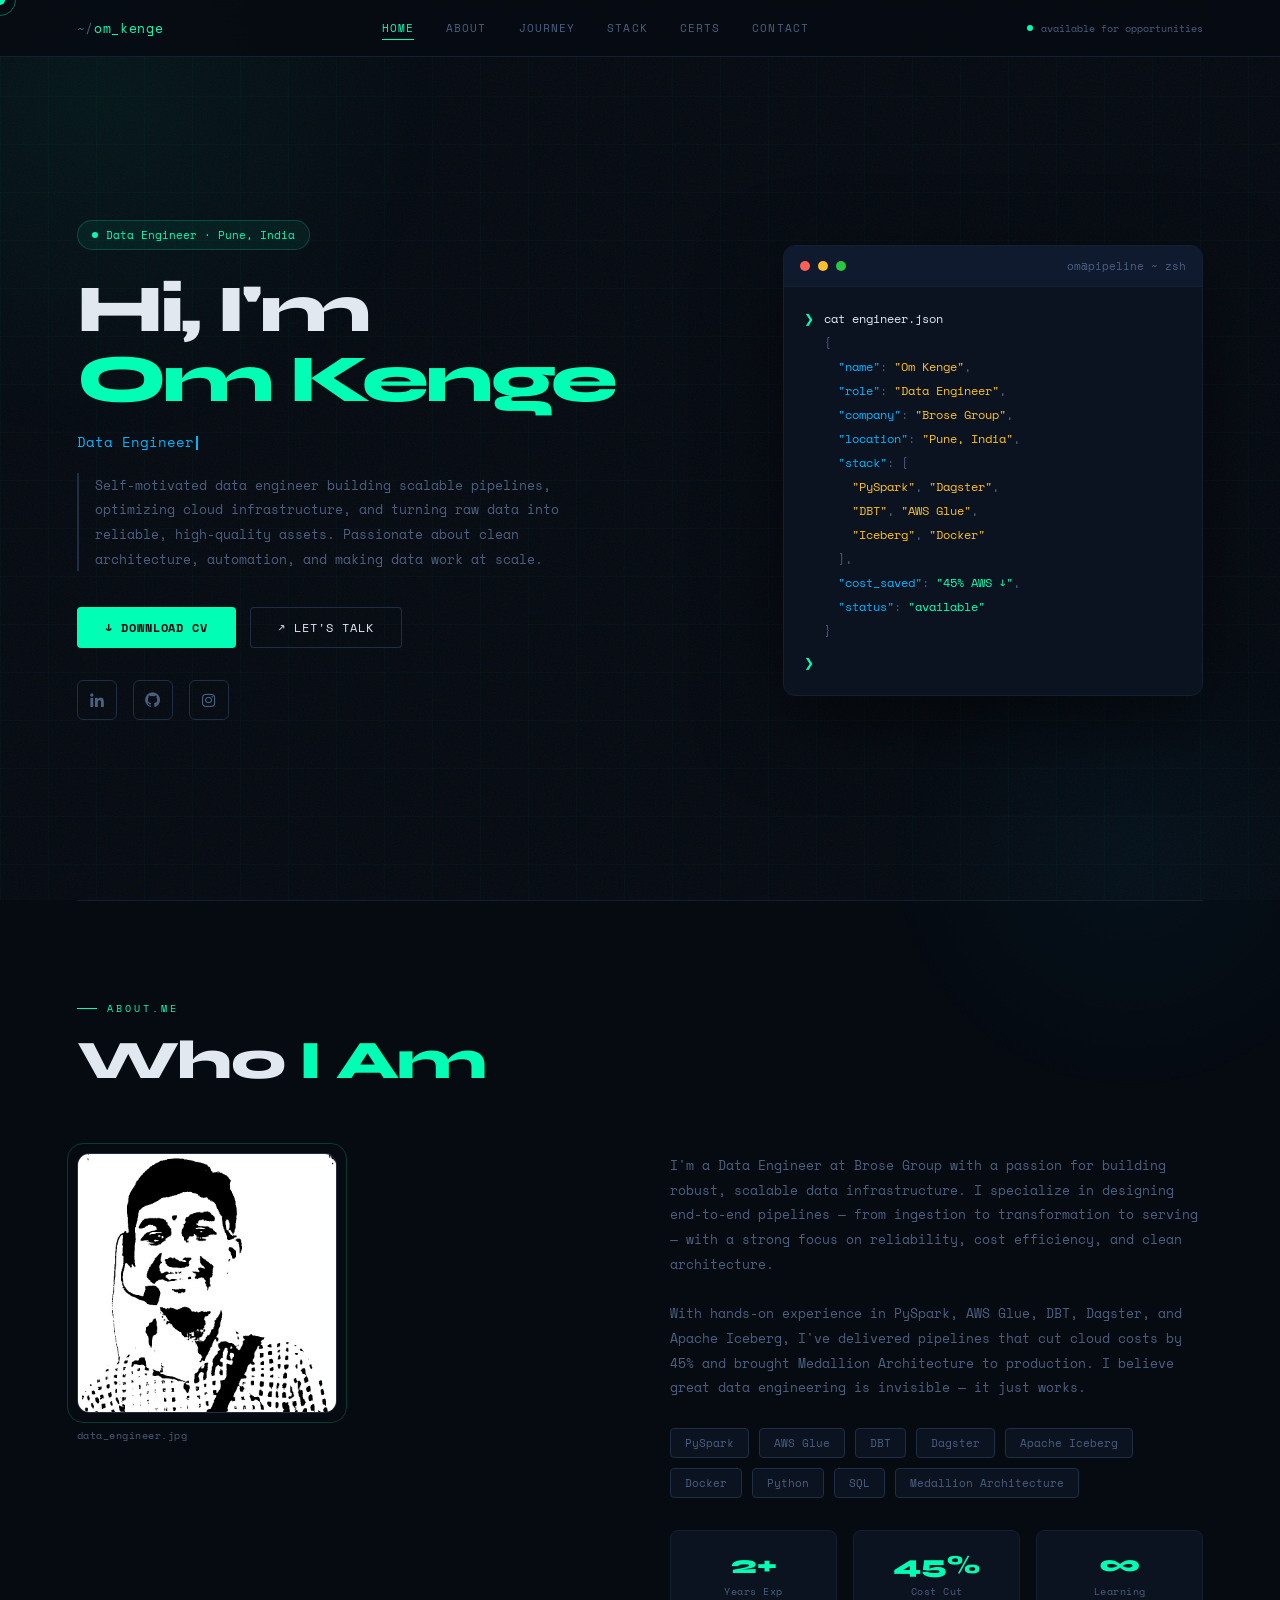
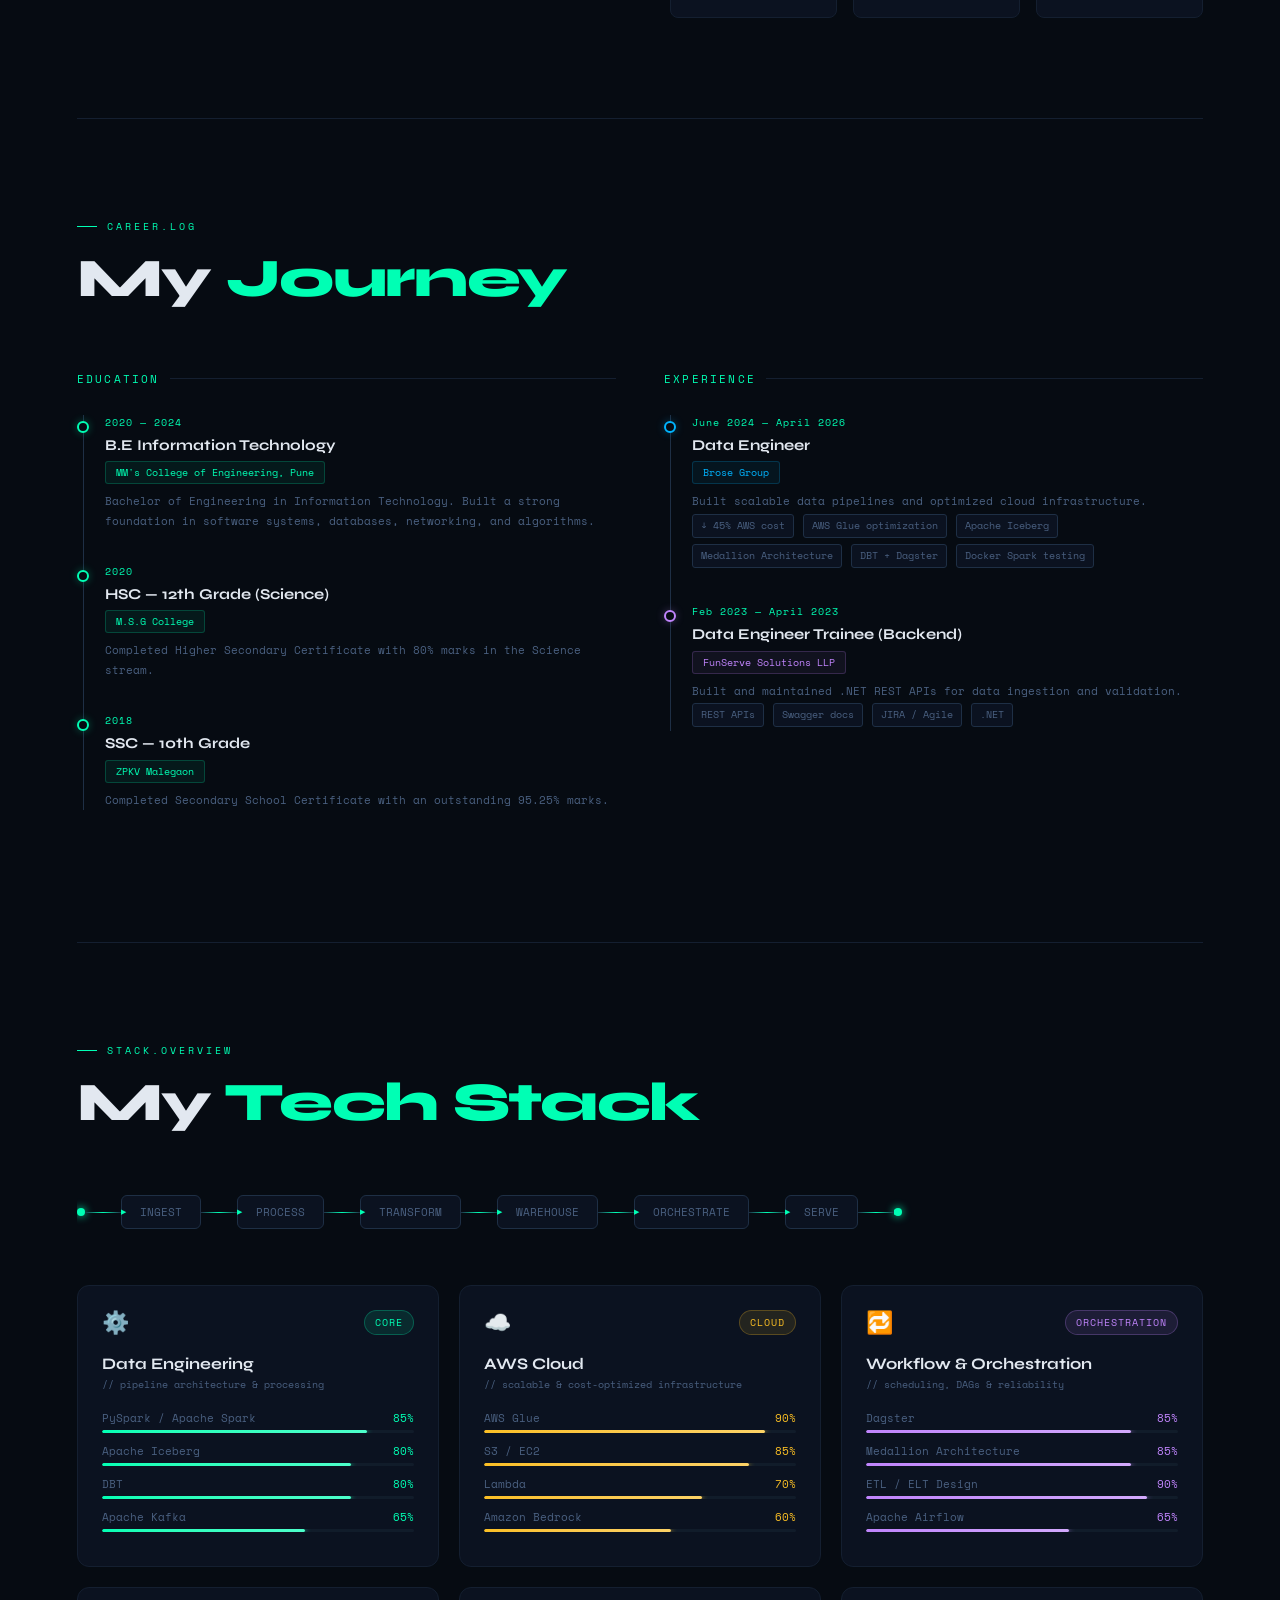
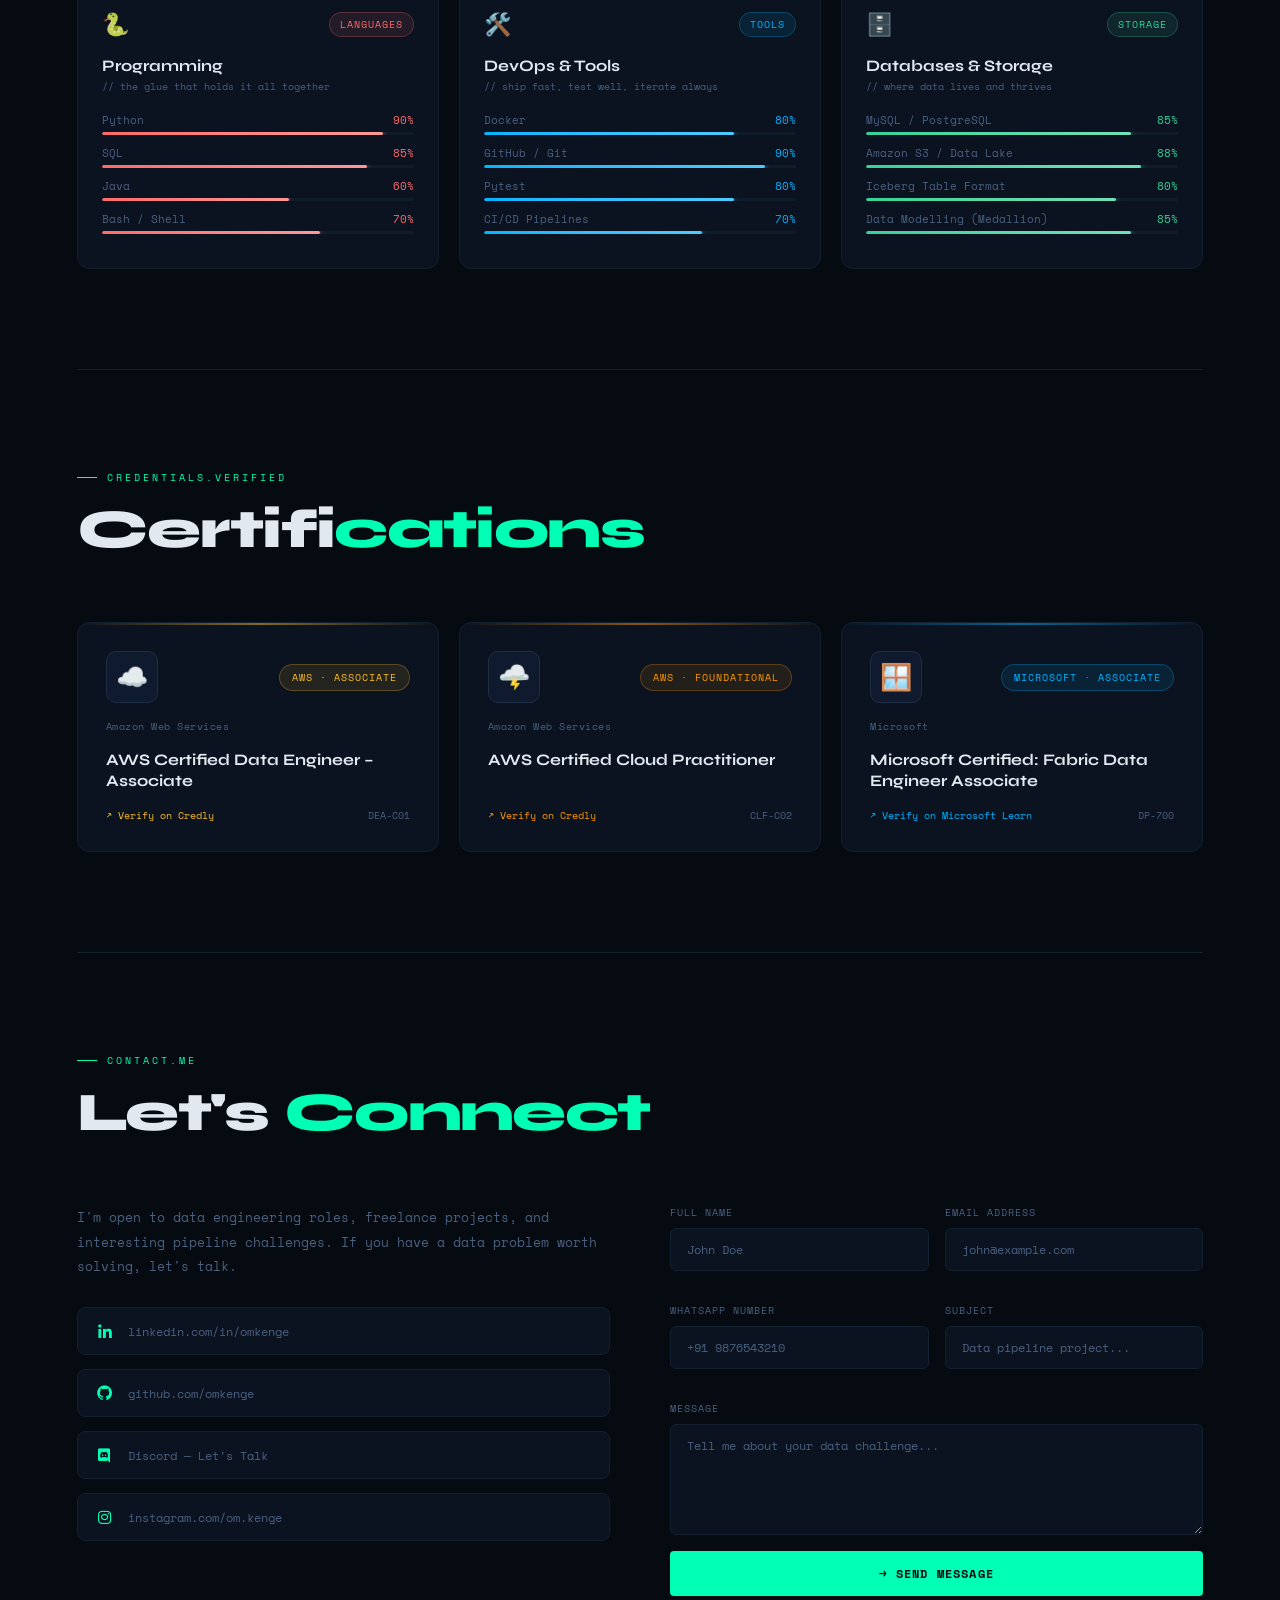
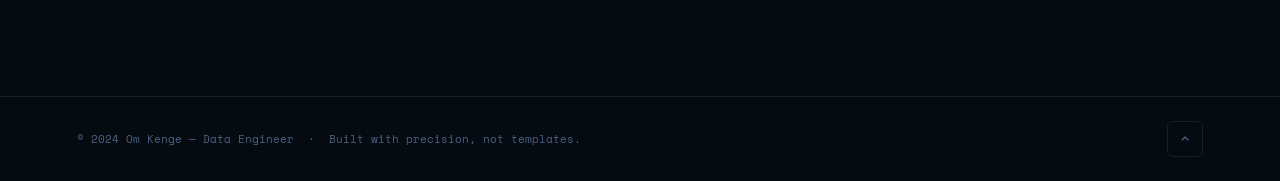
==== commit f823641b: "Add certifications section to index.html" ====
--- a/docs/index.html
+++ b/docs/index.html
@@ -361,6 +361,48 @@
       section { padding:80px 5%; }
       .stats-mini { grid-template-columns:repeat(3,1fr); }
     }
+
+    /* ─── CERTIFICATIONS ────────────────────────────────────── */
+    .cert-grid { display: grid; grid-template-columns: repeat(auto-fill, minmax(300px,1fr)); gap: 20px; }
+    .cert-card {
+      background: var(--bg2); border: 1px solid var(--border); border-radius: 12px;
+      padding: 28px; display: flex; flex-direction: column; gap: 16px;
+      text-decoration: none; color: inherit; position: relative; overflow: hidden;
+      transition: .3s; cursor: none;
+    }
+    .cert-card::before {
+      content: ''; position: absolute; inset: 0;
+      background: linear-gradient(135deg, color-mix(in srgb, var(--c-accent) 6%, transparent), transparent 60%);
+      opacity: 0; transition: opacity .4s;
+    }
+    .cert-card:hover { transform: translateY(-5px); border-color: var(--c-accent); box-shadow: 0 12px 48px rgba(0,0,0,.5), 0 0 24px color-mix(in srgb, var(--c-accent) 15%, transparent); }
+    .cert-card:hover::before { opacity: 1; }
+    .cert-top { display: flex; align-items: center; justify-content: space-between; }
+    .cert-logo {
+      width: 52px; height: 52px; border-radius: 10px; border: 1px solid var(--border2);
+      display: flex; align-items: center; justify-content: center; font-size: 26px;
+      background: var(--bg3);
+    }
+    .cert-badge {
+      font-family: var(--mono); font-size: 10px; letter-spacing: .1em; padding: 5px 12px;
+      border-radius: 20px; color: var(--c-accent);
+      background: color-mix(in srgb, var(--c-accent) 10%, transparent);
+      border: 1px solid color-mix(in srgb, var(--c-accent) 25%, transparent);
+    }
+    .cert-issuer { font-family: var(--mono); font-size: 10px; color: var(--muted); letter-spacing: .05em; }
+    .cert-title { font-size: 1rem; font-weight: 700; line-height: 1.3; color: var(--text); }
+    .cert-footer { display: flex; align-items: center; justify-content: space-between; margin-top: auto; }
+    .cert-verify {
+      font-family: var(--mono); font-size: 10px; color: var(--c-accent);
+      display: flex; align-items: center; gap: 6px;
+    }
+    .cert-verify::before { content: '↗'; }
+    .cert-date { font-family: var(--mono); font-size: 10px; color: var(--muted); }
+    .cert-ribbon {
+      position: absolute; top: 0; left: 0; right: 0; height: 2px;
+      background: linear-gradient(90deg, transparent, var(--c-accent), transparent);
+      opacity: .5;
+    }
   </style>
 </head>
 <body>
@@ -388,6 +430,7 @@
     <a href="#about">about</a>
     <a href="#education">journey</a>
     <a href="#skills">stack</a>
+    <a href="#certifications">certs</a>
     <a href="#contact">contact</a>
   </nav>
   <div class="nav-status">
@@ -459,7 +502,7 @@
   <div class="about-grid">
     <div class="about-left">
       <div class="about-img-wrap">
-        <img src="img/About.jpg" alt="Om Kenge" onerror="this.style.background='#0b1220';this.style.display='flex'"/>
+        <img src="../img/About.jpg" alt="Om Kenge" onerror="this.style.background='#0b1220';this.alt='OK';"/>
       </div>
     </div>
     <div class="about-right">
@@ -686,6 +729,64 @@
       <div class="sk-bar-row"><div class="sk-bar-meta"><span class="sk-bar-name">Iceberg Table Format</span><span class="sk-bar-pct" style="color:#34d399">80%</span></div><div class="sk-track"><div class="sk-fill" data-w="80"></div></div></div>
       <div class="sk-bar-row"><div class="sk-bar-meta"><span class="sk-bar-name">Data Modelling (Medallion)</span><span class="sk-bar-pct" style="color:#34d399">85%</span></div><div class="sk-track"><div class="sk-fill" data-w="85"></div></div></div>
     </div>
+
+  </div>
+</section>
+
+<div class="section-divider"></div>
+
+<!-- ═══════════════════════════════════════════════
+     CERTIFICATIONS
+════════════════════════════════════════════════ -->
+<section id="certifications">
+  <div class="section-label">credentials.verified</div>
+  <h2 class="heading">Certifi<span>cations</span></h2>
+  <div class="cert-grid">
+
+    <!-- AWS Data Engineer Associate -->
+    <a href="https://www.credly.com/badges/8d8d15e9-2531-40c1-8a86-3e3e567f334e/public_url" target="_blank" class="cert-card" style="--c-accent:#fbbf24">
+      <div class="cert-ribbon"></div>
+      <div class="cert-top">
+        <div class="cert-logo">☁️</div>
+        <span class="cert-badge">AWS · ASSOCIATE</span>
+      </div>
+      <div class="cert-issuer">Amazon Web Services</div>
+      <div class="cert-title">AWS Certified Data Engineer – Associate</div>
+      <div class="cert-footer">
+        <span class="cert-verify">Verify on Credly</span>
+        <span class="cert-date">DEA-C01</span>
+      </div>
+    </a>
+
+    <!-- AWS Cloud Practitioner -->
+    <a href="https://www.credly.com/badges/50470bef-e506-47d8-8cef-20fcf30bf36d/public_url" target="_blank" class="cert-card" style="--c-accent:#ff9900">
+      <div class="cert-ribbon"></div>
+      <div class="cert-top">
+        <div class="cert-logo">🌩️</div>
+        <span class="cert-badge" style="color:#ff9900;background:rgba(255,153,0,.1);border-color:rgba(255,153,0,.25)">AWS · FOUNDATIONAL</span>
+      </div>
+      <div class="cert-issuer">Amazon Web Services</div>
+      <div class="cert-title">AWS Certified Cloud Practitioner</div>
+      <div class="cert-footer">
+        <span class="cert-verify" style="color:#ff9900">Verify on Credly</span>
+        <span class="cert-date">CLF-C02</span>
+      </div>
+    </a>
+
+    <!-- Microsoft Fabric Data Engineer -->
+    <a href="https://learn.microsoft.com/en-in/users/omkenge-5318/credentials/78fe0480c14506fd" target="_blank" class="cert-card" style="--c-accent:#00b4ff">
+      <div class="cert-ribbon"></div>
+      <div class="cert-top">
+        <div class="cert-logo">🪟</div>
+        <span class="cert-badge" style="color:#00b4ff;background:rgba(0,180,255,.1);border-color:rgba(0,180,255,.25)">MICROSOFT · ASSOCIATE</span>
+      </div>
+      <div class="cert-issuer">Microsoft</div>
+      <div class="cert-title">Microsoft Certified: Fabric Data Engineer Associate</div>
+      <div class="cert-footer">
+        <span class="cert-verify" style="color:#00b4ff">Verify on Microsoft Learn</span>
+        <span class="cert-date">DP-700</span>
+      </div>
+    </a>
 
   </div>
 </section>
@@ -771,7 +872,7 @@
     ring.style.left   = e.clientX + 'px';
     ring.style.top    = e.clientY + 'px';
   });
-  document.querySelectorAll('a,button,.btn,.pipe-node,.chip,.sk-card,.contact-link,.stat-mini-box').forEach(el => {
+  document.querySelectorAll('a,button,.btn,.pipe-node,.chip,.sk-card,.contact-link,.stat-mini-box,.cert-card').forEach(el => {
     el.addEventListener('mouseenter', () => cursor.style.transform = 'translate(-50%,-50%) scale(2.5)');
     el.addEventListener('mouseleave', () => cursor.style.transform = 'translate(-50%,-50%) scale(1)');
   });
@@ -837,7 +938,7 @@
       }
     });
   }, { threshold: 0.08 });
-  document.querySelectorAll('.tl-item, .sk-card, .stat-mini-box, .contact-link').forEach(el => {
+  document.querySelectorAll('.tl-item, .sk-card, .stat-mini-box, .contact-link, .cert-card').forEach(el => {
     el.style.opacity = '0';
     el.style.transform = 'translateY(20px)';
     el.style.transition = 'opacity .6s ease, transform .6s ease';
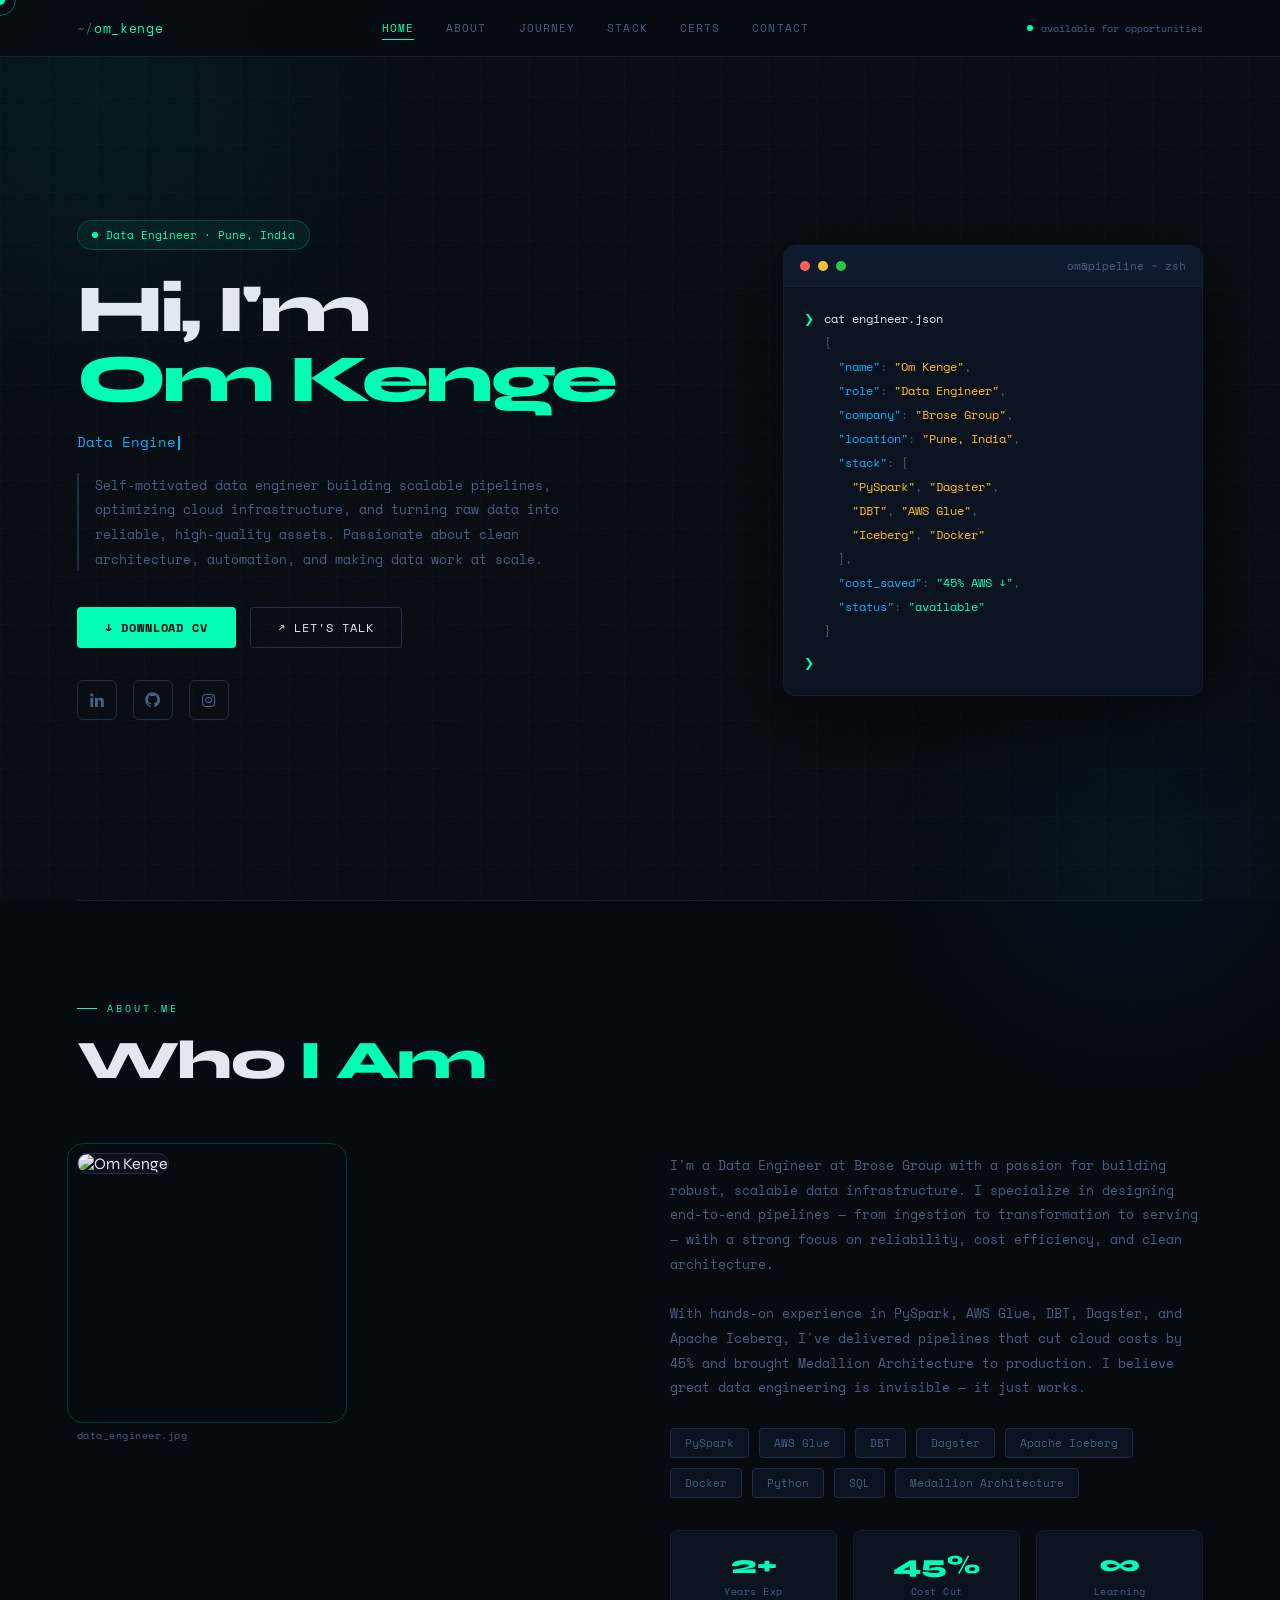
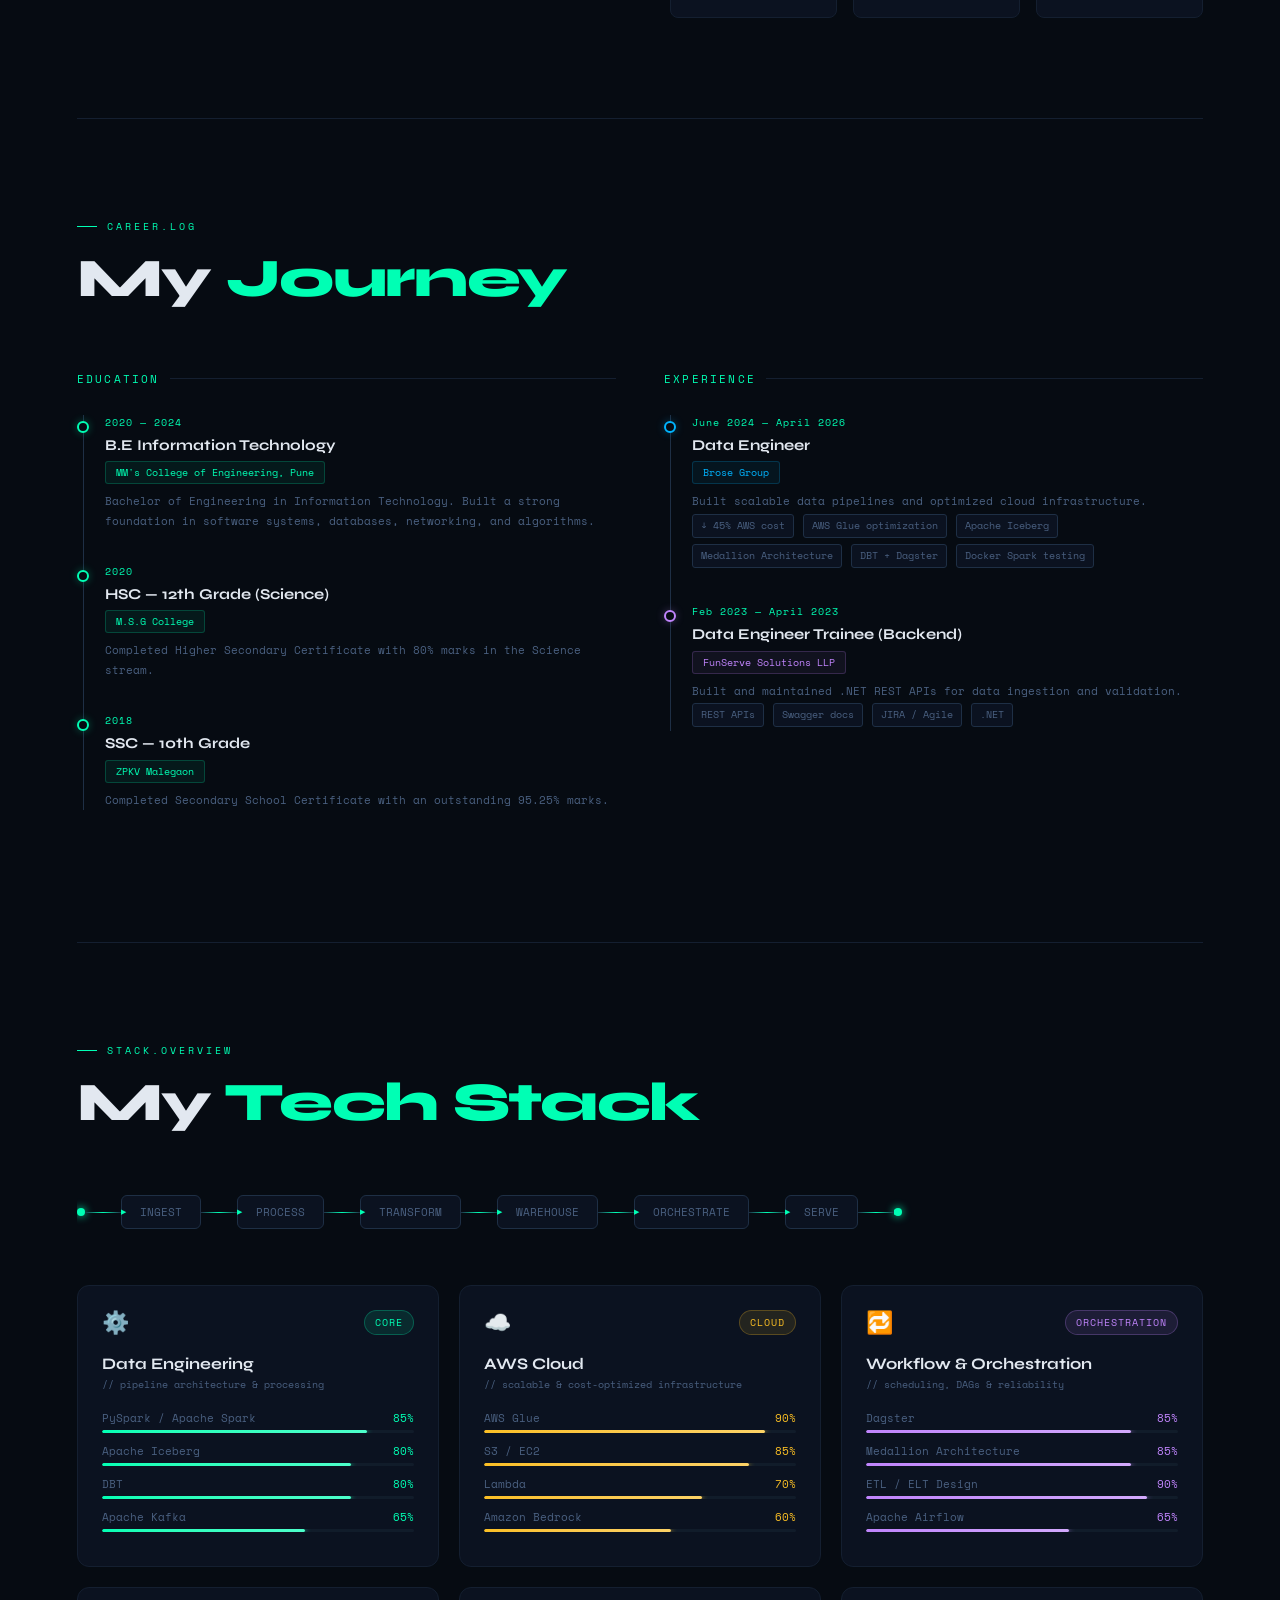
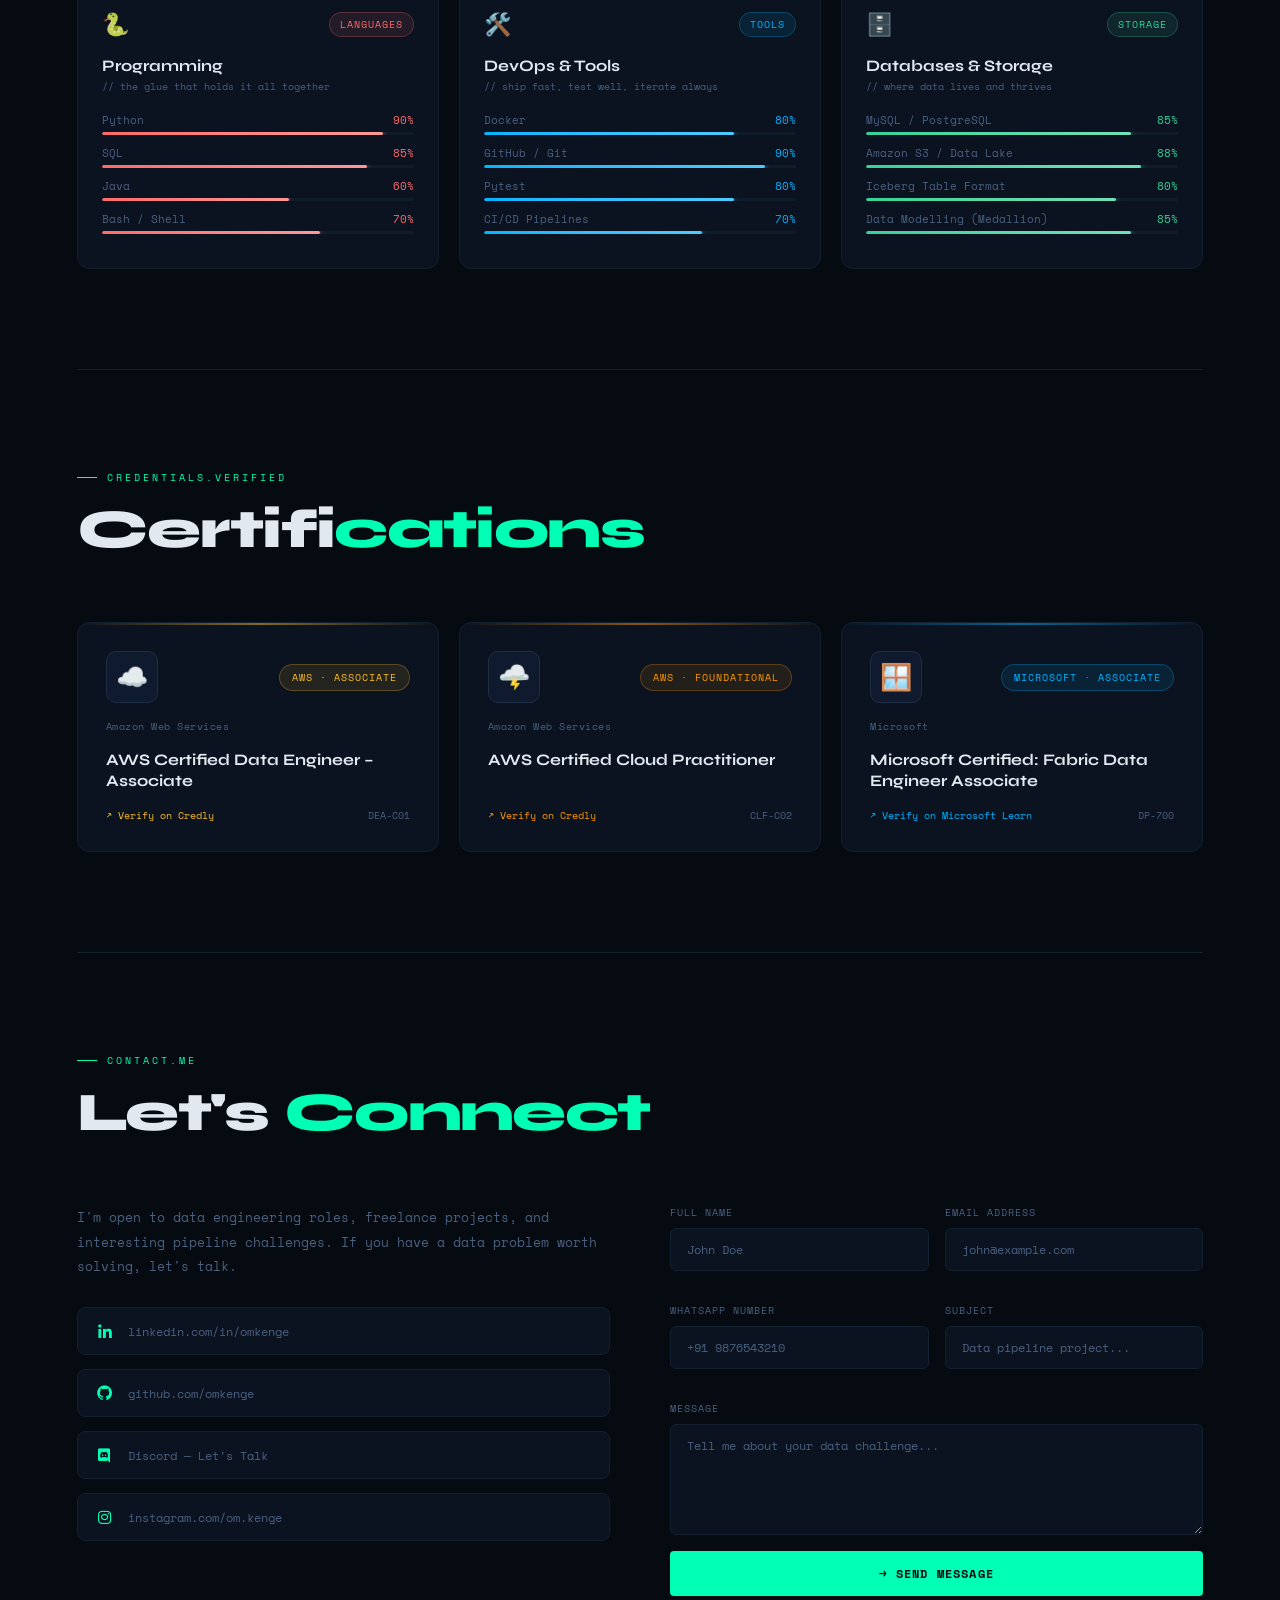
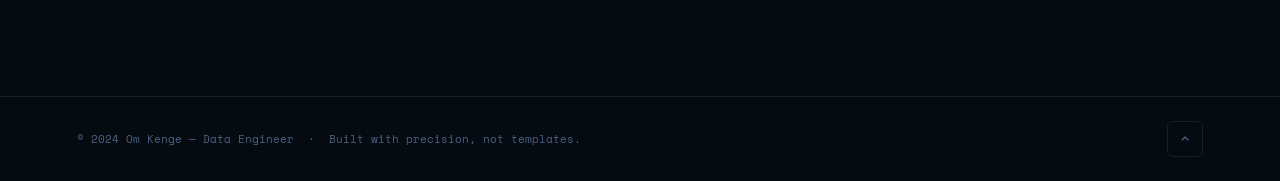
==== commit 99d8f66b: "Update links and image sources in index.html" ====
--- a/docs/index.html
+++ b/docs/index.html
@@ -453,7 +453,7 @@
       <div class="home-role" id="typeTarget"><span class="cursor-blink"></span></div>
       <p>Self-motivated data engineer building scalable pipelines, optimizing cloud infrastructure, and turning raw data into reliable, high-quality assets. Passionate about clean architecture, automation, and making data work at scale.</p>
       <div class="btn-group">
-        <a href="OM_KENGE.pdf" download class="btn btn-primary">↓ Download CV</a>
+        <a href="https://raw.githubusercontent.com/omkenge/PortFolio/main/docs/OM_KENGE.pdf" download class="btn btn-primary">↓ Download CV</a>
         <a href="https://discord.gg/MnqPCfdv" target="_blank" class="btn btn-outline">↗ Let's Talk</a>
       </div>
       <div class="home-social">
@@ -502,7 +502,7 @@
   <div class="about-grid">
     <div class="about-left">
       <div class="about-img-wrap">
-        <img src="../img/About.jpg" alt="Om Kenge" onerror="this.style.background='#0b1220';this.alt='OK';"/>
+        <img src="https://raw.githubusercontent.com/omkenge/PortFolio/main/img/About.jpg" alt="Om Kenge" onerror="this.style.background='#0b1220';" style="width:100%;height:100%;object-fit:cover;border-radius:12px;border:1px solid var(--border2);filter:grayscale(20%)"/>
       </div>
     </div>
     <div class="about-right">
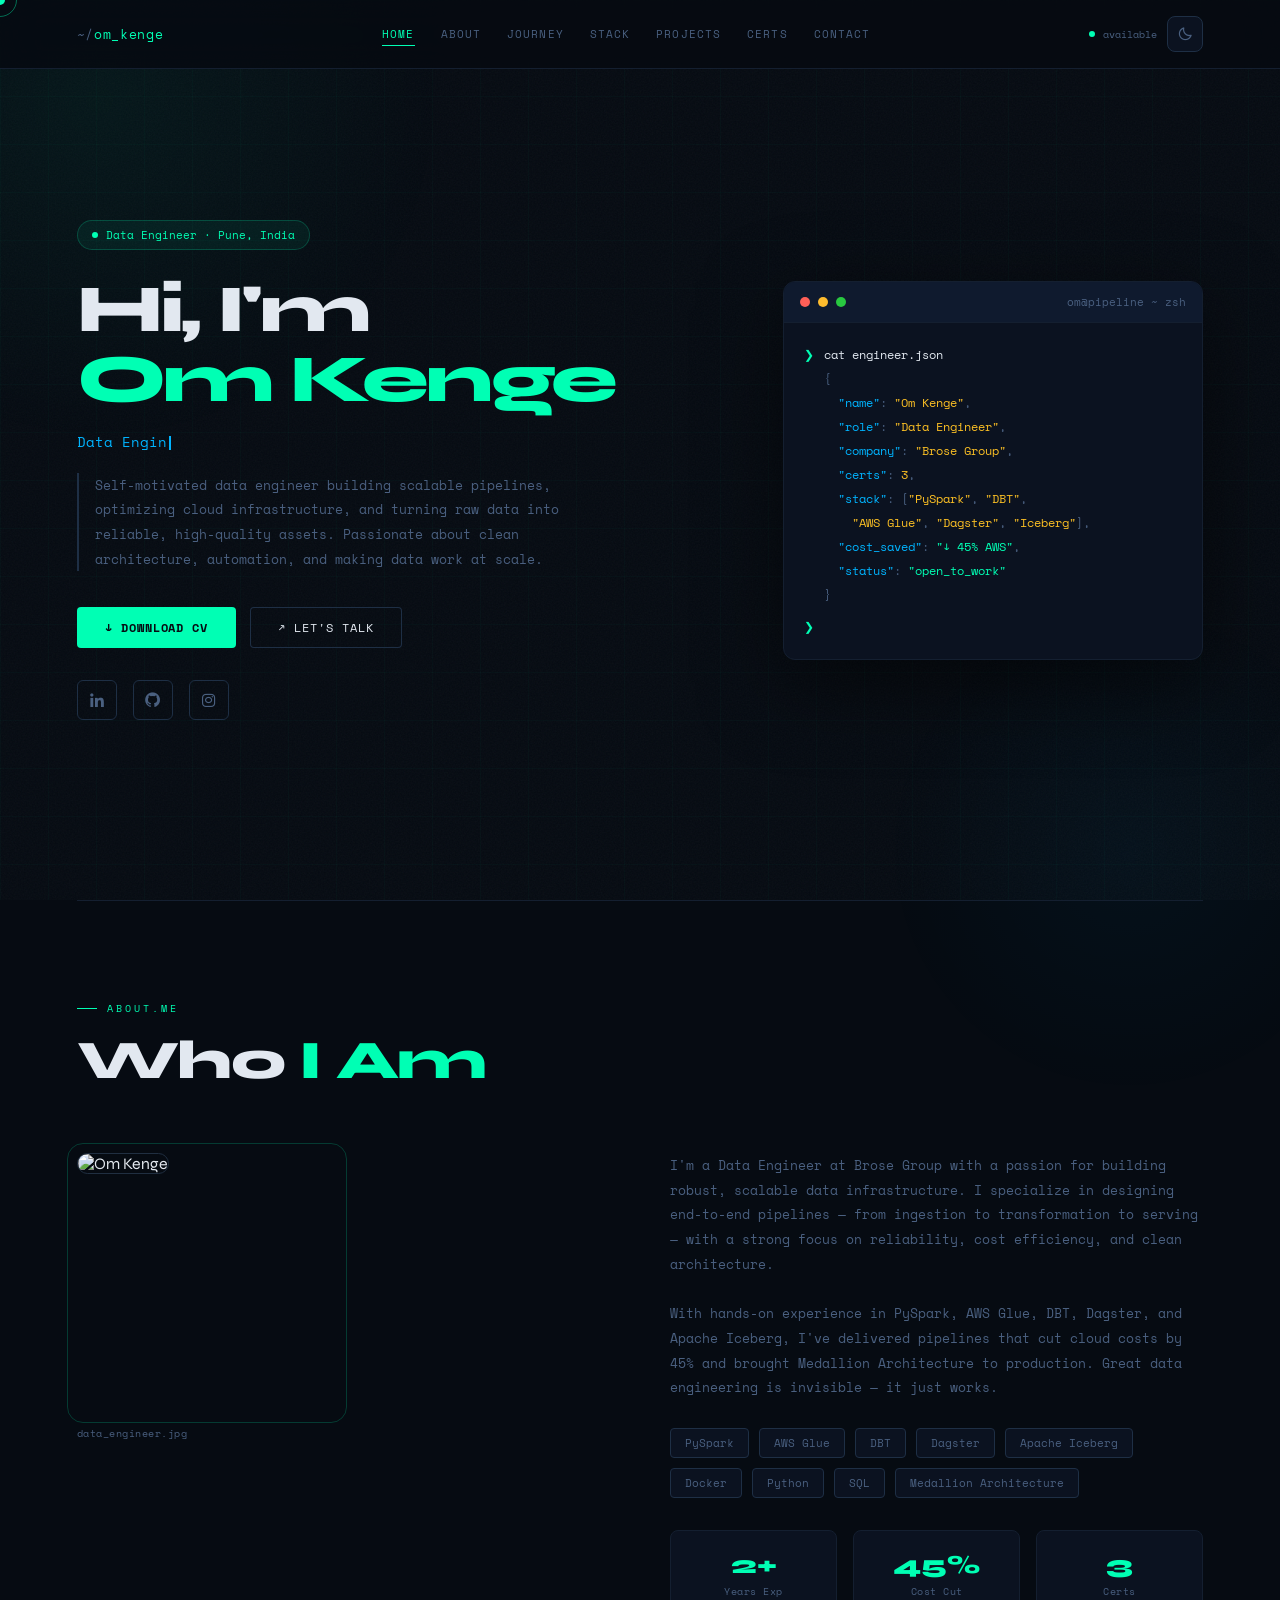
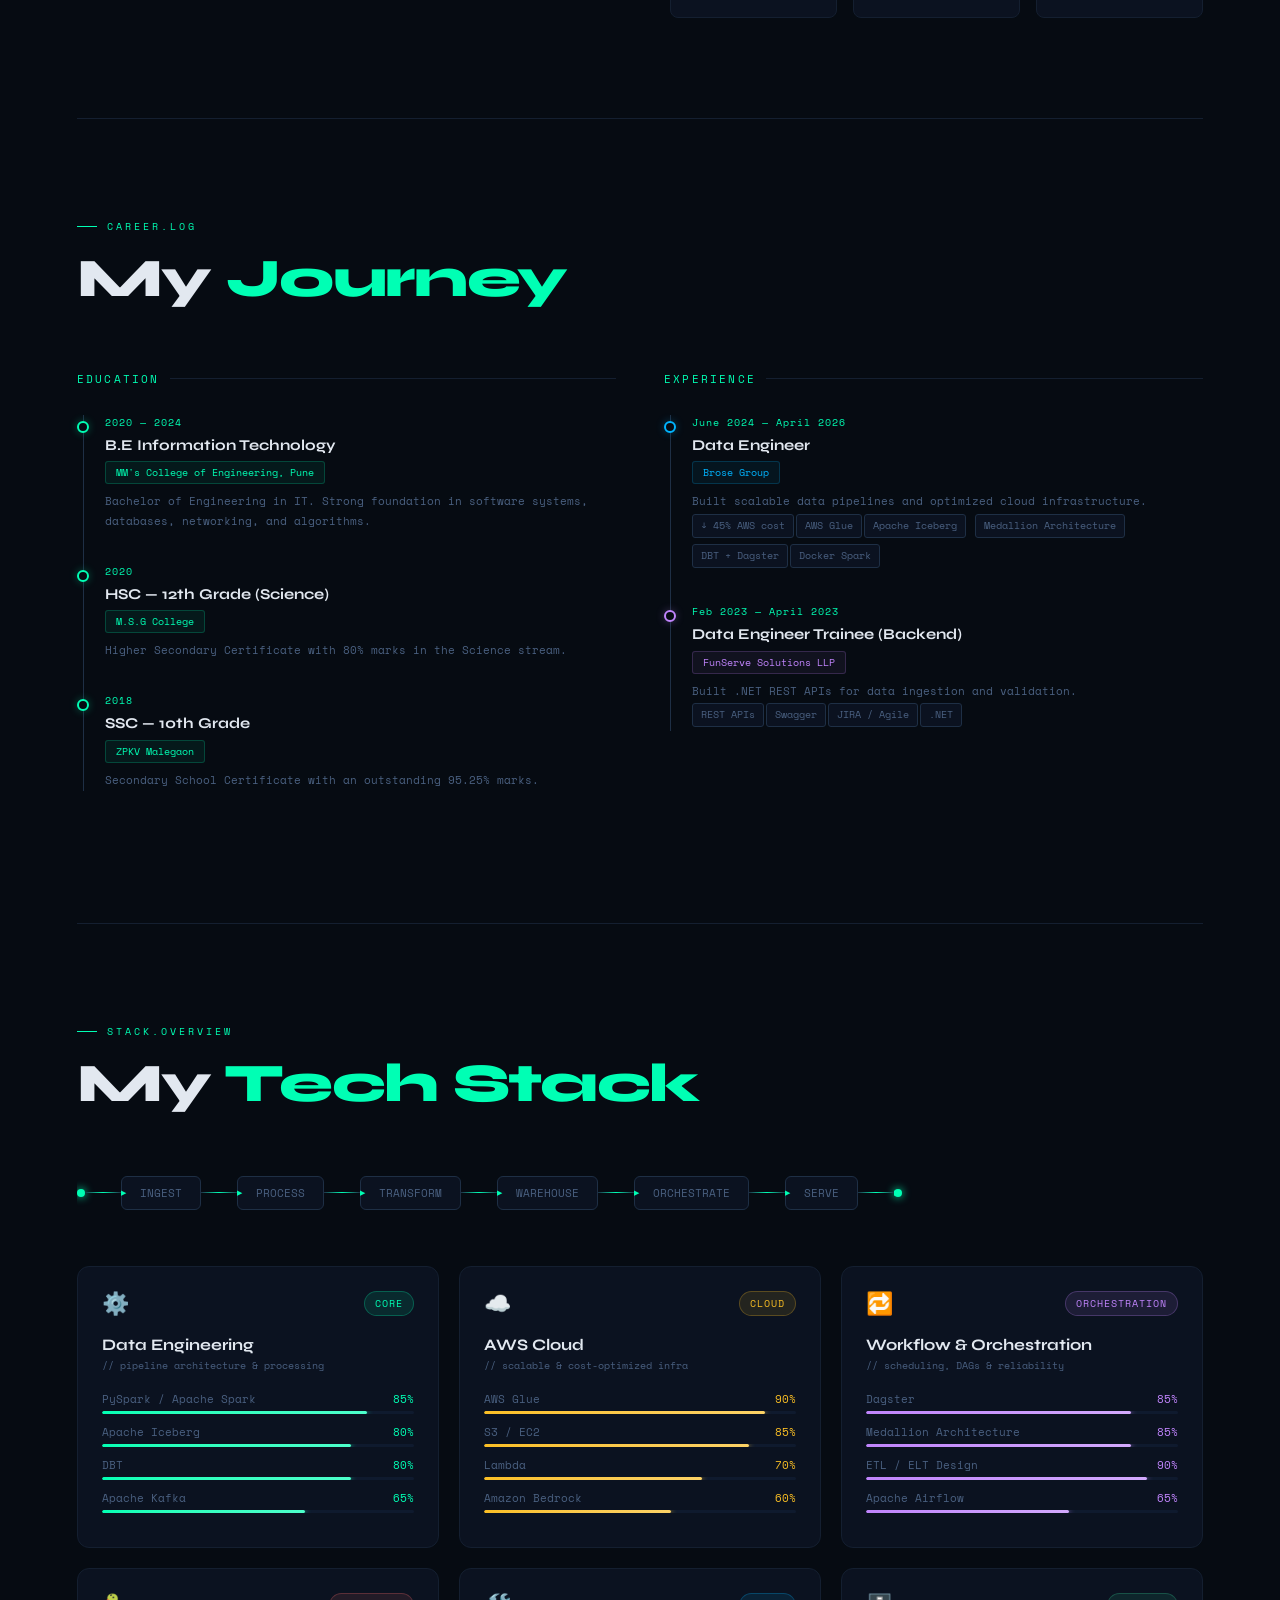
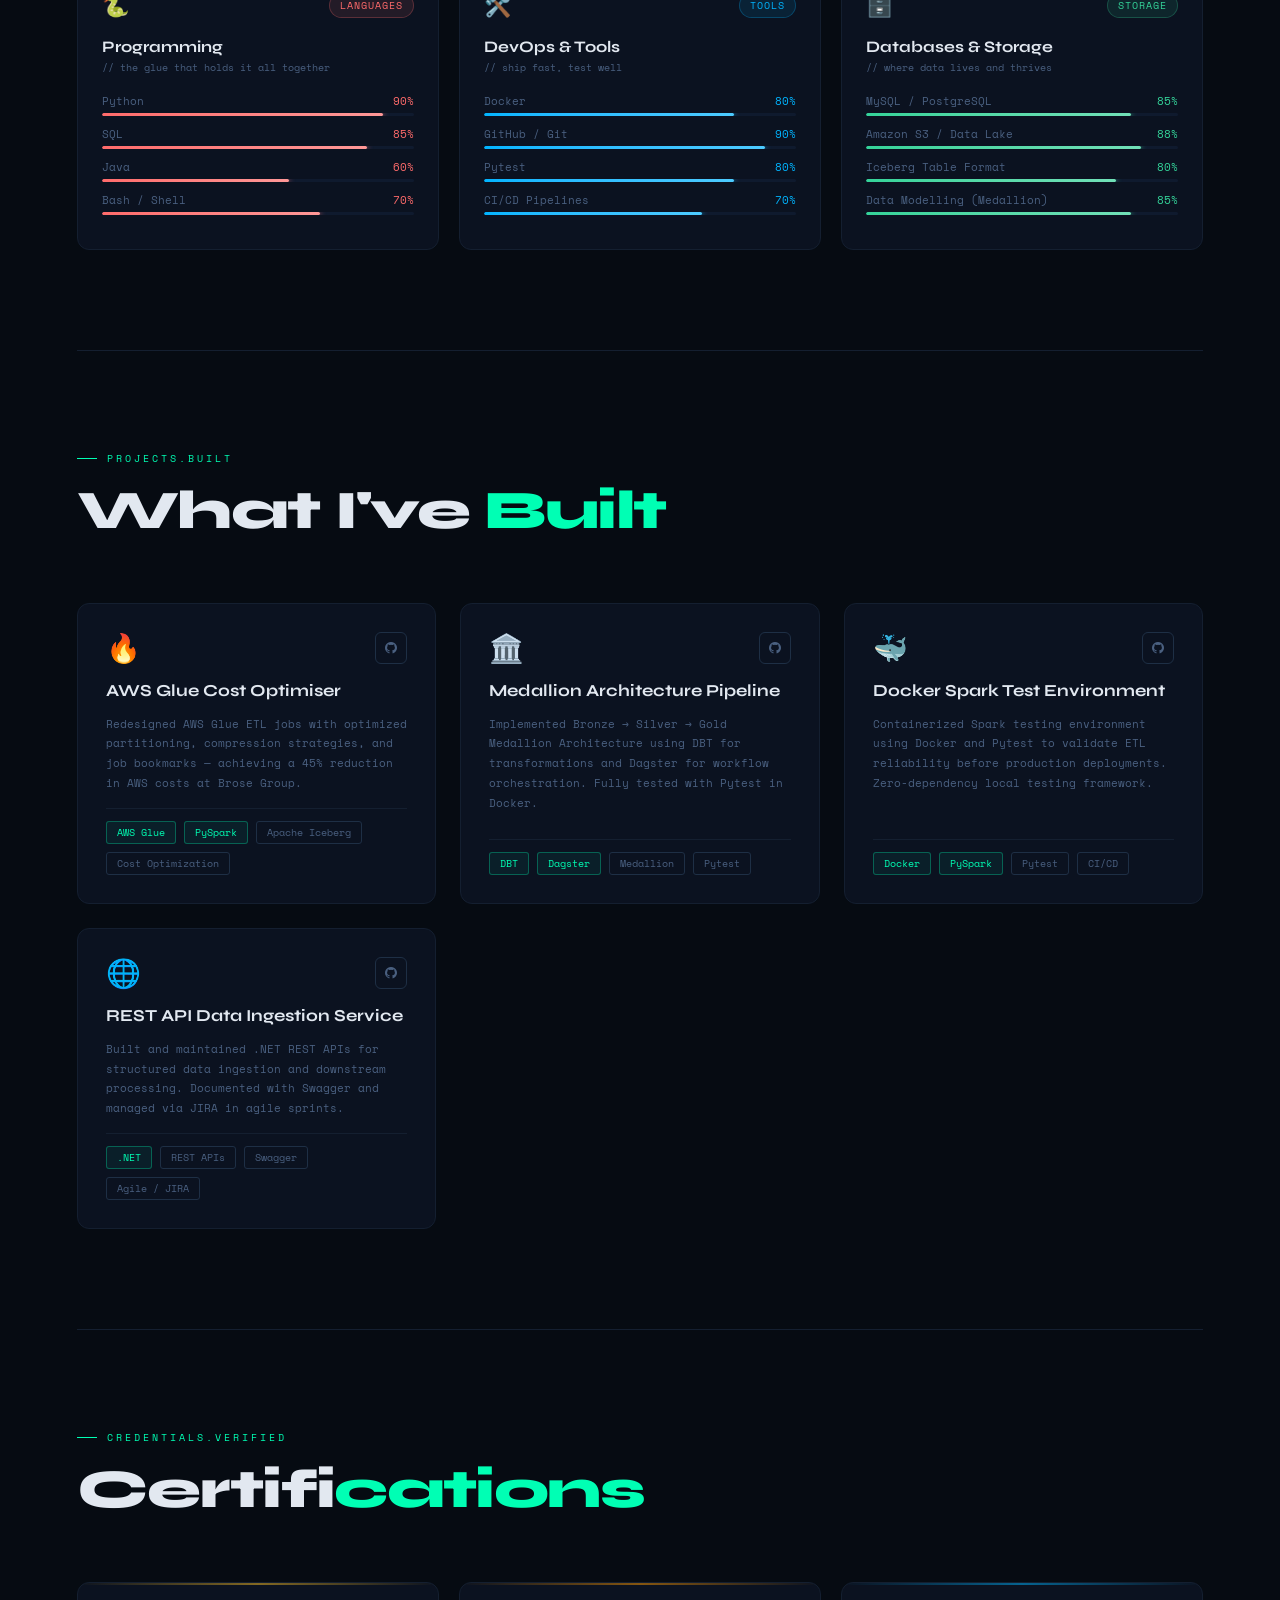
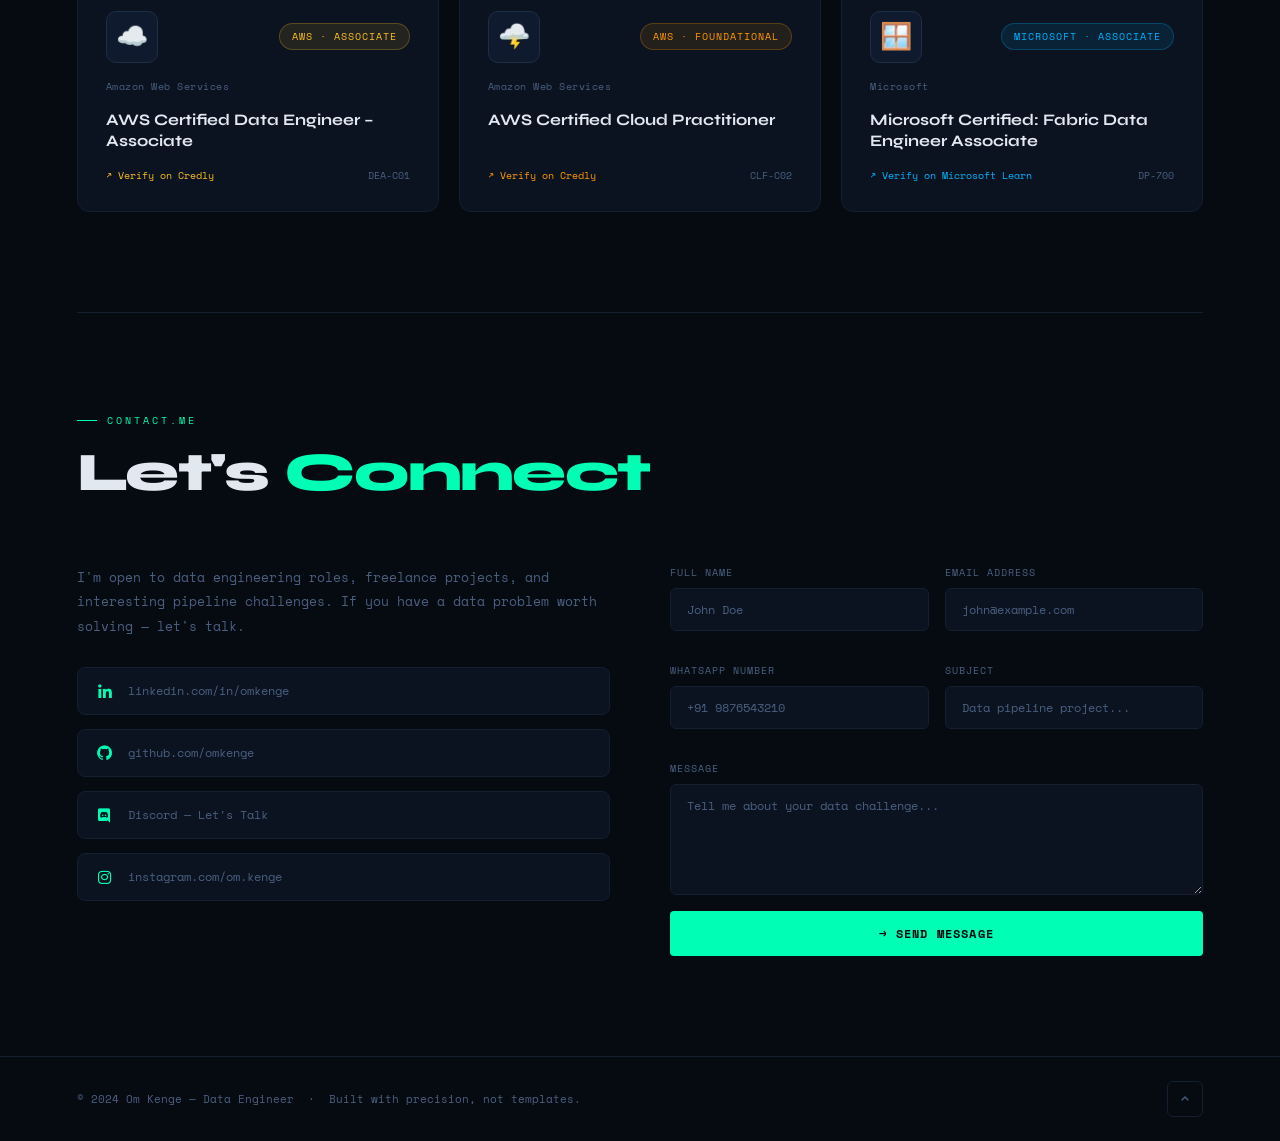
==== commit 73d52573: "Update print statement from 'Hello' to 'Goodbye'" ====
--- a/docs/index.html
+++ b/docs/index.html
@@ -1,460 +1,315 @@
 <!DOCTYPE html>
-<html lang="en">
+<html lang="en" data-theme="dark">
 <head>
   <meta charset="UTF-8" />
   <meta name="viewport" content="width=device-width, initial-scale=1.0" />
+  <meta name="description" content="Om Kenge — Data Engineer specializing in PySpark, AWS Glue, DBT, Dagster, Apache Iceberg and scalable pipeline architecture." />
   <title>Om Kenge — Data Engineer</title>
   <link rel="preconnect" href="https://fonts.googleapis.com" />
   <link rel="preconnect" href="https://fonts.gstatic.com" crossorigin />
   <link href="https://fonts.googleapis.com/css2?family=Space+Mono:ital,wght@0,400;0,700;1,400&family=Syne:wght@400;600;700;800;900&display=swap" rel="stylesheet" />
   <link href="https://unpkg.com/boxicons@2.1.4/css/boxicons.min.css" rel="stylesheet" />
   <style>
-    /* ─── RESET & ROOT ─────────────────────────────────────── */
-    *, *::before, *::after { margin: 0; padding: 0; box-sizing: border-box; }
+    /* ══ THEME TOKENS ══ */
     :root {
-      --bg:       #060b12;
-      --bg2:      #0b1220;
-      --bg3:      #0f1a2e;
-      --border:   #141f30;
-      --border2:  #1e2f45;
-      --green:    #00ffb4;
-      --blue:     #00b4ff;
-      --red:      #ff6b6b;
-      --purple:   #c084fc;
-      --yellow:   #fbbf24;
-      --teal:     #34d399;
-      --text:     #e2e8f0;
-      --muted:    #4a6080;
-      --muted2:   #2a3f55;
-      --mono:     'Space Mono', monospace;
-      --sans:     'Syne', sans-serif;
+      --green:#00ffb4; --blue:#00b4ff; --red:#ff6b6b; --purple:#c084fc; --yellow:#fbbf24; --teal:#34d399;
+      --mono:'Space Mono',monospace; --sans:'Syne',sans-serif;
+      --tt:background .35s ease,color .35s ease,border-color .35s ease,box-shadow .35s ease;
     }
-    html { scroll-behavior: smooth; }
-    body { background: var(--bg); color: var(--text); font-family: var(--sans); overflow-x: hidden; cursor: none; }
-
-    /* ─── CUSTOM CURSOR ────────────────────────────────────── */
-    .cursor { position: fixed; width: 10px; height: 10px; border-radius: 50%; background: var(--green); pointer-events: none; z-index: 10000; transform: translate(-50%,-50%); transition: transform .1s; mix-blend-mode: screen; }
-    .cursor-ring { position: fixed; width: 32px; height: 32px; border-radius: 50%; border: 1px solid rgba(0,255,180,0.4); pointer-events: none; z-index: 9999; transform: translate(-50%,-50%); transition: left .12s ease, top .12s ease; }
-
-    /* ─── SCROLLBAR ────────────────────────────────────────── */
-    ::-webkit-scrollbar { width: 4px; }
-    ::-webkit-scrollbar-track { background: var(--bg); }
-    ::-webkit-scrollbar-thumb { background: var(--green); border-radius: 4px; }
-
-    /* ─── BG ELEMENTS ──────────────────────────────────────── */
-    .bg-grid {
-      position: fixed; inset: 0; pointer-events: none; z-index: 0;
-      background-image: linear-gradient(rgba(0,255,180,.025) 1px, transparent 1px),
-                        linear-gradient(90deg, rgba(0,255,180,.025) 1px, transparent 1px);
-      background-size: 48px 48px;
+    [data-theme="dark"] {
+      --bg:#060b12; --bg2:#0b1220; --bg3:#0f1a2e;
+      --border:#141f30; --border2:#1e2f45;
+      --text:#e2e8f0; --muted:#4a6080; --muted2:#2a3f55;
+      --shadow:rgba(0,0,0,.5); --header-bg:rgba(6,11,18,.88); --grid:rgba(0,255,180,.025);
     }
-    .bg-noise {
-      position: fixed; inset: 0; pointer-events: none; z-index: 0; opacity: .04;
-      background-image: url("data:image/svg+xml,%3Csvg xmlns='http://www.w3.org/2000/svg' width='300' height='300'%3E%3Cfilter id='n'%3E%3CfeTurbulence type='fractalNoise' baseFrequency='.65' numOctaves='3' stitchTiles='stitch'/%3E%3C/filter%3E%3Crect width='300' height='300' filter='url(%23n)' opacity='1'/%3E%3C/svg%3E");
+    [data-theme="light"] {
+      --bg:#f0f4f8; --bg2:#ffffff; --bg3:#e4edf6;
+      --border:#cdd8e8; --border2:#b0c2d8;
+      --text:#0d1a2d; --muted:#5a7090; --muted2:#8aa0b8;
+      --shadow:rgba(0,30,70,.1); --header-bg:rgba(240,244,248,.93); --grid:rgba(0,160,120,.04);
     }
-    .glow-orb {
-      position: fixed; width: 700px; height: 700px; border-radius: 50%; pointer-events: none; z-index: 0;
-      background: radial-gradient(circle, rgba(0,255,180,.05) 0%, transparent 70%);
-      top: -250px; left: -250px; animation: drift 15s ease-in-out infinite alternate;
+
+    /* ══ RESET ══ */
+    *,*::before,*::after{margin:0;padding:0;box-sizing:border-box;}
+    html{scroll-behavior:smooth;}
+    body{background:var(--bg);color:var(--text);font-family:var(--sans);overflow-x:hidden;cursor:none;transition:var(--tt);}
+    ::-webkit-scrollbar{width:4px;}
+    ::-webkit-scrollbar-track{background:var(--bg);}
+    ::-webkit-scrollbar-thumb{background:var(--green);border-radius:4px;}
+
+    /* ══ SCROLL PROGRESS ══ */
+    #sp{position:fixed;top:0;left:0;height:2px;width:0%;background:linear-gradient(90deg,var(--green),var(--blue));z-index:2000;transition:width .1s linear;}
+
+    /* ══ CURSOR ══ */
+    .cursor{position:fixed;width:10px;height:10px;border-radius:50%;background:var(--green);pointer-events:none;z-index:10000;transform:translate(-50%,-50%);transition:transform .15s,opacity .3s;mix-blend-mode:screen;}
+    [data-theme="light"] .cursor{mix-blend-mode:multiply;background:#00b890;}
+    .cursor-ring{position:fixed;width:34px;height:34px;border-radius:50%;border:1px solid rgba(0,255,180,.4);pointer-events:none;z-index:9999;transform:translate(-50%,-50%);transition:width .2s,height .2s,opacity .3s;}
+    [data-theme="light"] .cursor-ring{border-color:rgba(0,180,130,.35);}
+    .cursor.grow{transform:translate(-50%,-50%) scale(2.6);}
+    .cursor-ring.grow{width:52px;height:52px;}
+
+    /* ══ BG ══ */
+    .bg-grid{position:fixed;inset:0;pointer-events:none;z-index:0;background-image:linear-gradient(var(--grid) 1px,transparent 1px),linear-gradient(90deg,var(--grid) 1px,transparent 1px);background-size:48px 48px;}
+    .bg-noise{position:fixed;inset:0;pointer-events:none;z-index:0;opacity:.04;background-image:url("data:image/svg+xml,%3Csvg xmlns='http://www.w3.org/2000/svg' width='300' height='300'%3E%3Cfilter id='n'%3E%3CfeTurbulence type='fractalNoise' baseFrequency='.65' numOctaves='3' stitchTiles='stitch'/%3E%3C/filter%3E%3Crect width='300' height='300' filter='url(%23n)' opacity='1'/%3E%3C/svg%3E");}
+    [data-theme="light"] .bg-noise{opacity:.015;}
+    .glow-orb{position:fixed;width:700px;height:700px;border-radius:50%;pointer-events:none;z-index:0;background:radial-gradient(circle,rgba(0,255,180,.05) 0%,transparent 70%);top:-250px;left:-250px;animation:drift 15s ease-in-out infinite alternate;}
+    .glow-orb2{position:fixed;width:500px;height:500px;border-radius:50%;pointer-events:none;z-index:0;background:radial-gradient(circle,rgba(0,180,255,.04) 0%,transparent 70%);bottom:-200px;right:-100px;animation:drift2 18s ease-in-out infinite alternate;}
+    [data-theme="light"] .glow-orb{background:radial-gradient(circle,rgba(0,200,140,.05) 0%,transparent 70%);}
+    [data-theme="light"] .glow-orb2{background:radial-gradient(circle,rgba(0,140,200,.04) 0%,transparent 70%);}
+    @keyframes drift{to{transform:translate(200px,150px);}}
+    @keyframes drift2{to{transform:translate(-150px,-100px);}}
+    @keyframes blink{0%,100%{opacity:1}50%{opacity:.3}}
+
+    /* ══ HEADER ══ */
+    header{position:fixed;top:0;left:0;right:0;z-index:1000;display:flex;align-items:center;justify-content:space-between;padding:16px 6%;border-bottom:1px solid var(--border);background:var(--header-bg);backdrop-filter:blur(20px);transition:var(--tt);}
+    .logo{font-family:var(--mono);font-size:13px;color:var(--green);text-decoration:none;letter-spacing:.05em;}
+    .logo span{color:var(--muted);}
+    nav{display:flex;align-items:center;gap:26px;}
+    nav a{font-family:var(--mono);font-size:11px;letter-spacing:.1em;text-transform:uppercase;color:var(--muted);text-decoration:none;transition:color .3s;position:relative;}
+    nav a::after{content:'';position:absolute;bottom:-4px;left:0;right:0;height:1px;background:var(--green);transform:scaleX(0);transition:transform .3s;transform-origin:left;}
+    nav a:hover,nav a.active{color:var(--green);}
+    nav a:hover::after,nav a.active::after{transform:scaleX(1);}
+    .hdr-right{display:flex;align-items:center;gap:10px;}
+    .nav-status{display:flex;align-items:center;gap:8px;font-family:var(--mono);font-size:10px;color:var(--muted);}
+    .status-dot{width:6px;height:6px;border-radius:50%;background:var(--green);animation:blink 2s ease-in-out infinite;flex-shrink:0;}
+    .theme-btn{width:36px;height:36px;border-radius:8px;border:1px solid var(--border2);background:var(--bg2);display:flex;align-items:center;justify-content:center;cursor:none;color:var(--muted);font-size:16px;transition:var(--tt);}
+    .theme-btn:hover{border-color:var(--green);color:var(--green);}
+    .hamburger{display:none;flex-direction:column;gap:5px;cursor:none;}
+    .hamburger span{display:block;width:22px;height:2px;background:var(--text);border-radius:2px;transition:.3s;}
+    .hamburger.open span:nth-child(1){transform:rotate(45deg) translate(5px,5px);}
+    .hamburger.open span:nth-child(2){opacity:0;}
+    .hamburger.open span:nth-child(3){transform:rotate(-45deg) translate(5px,-5px);}
+
+    /* ══ SECTION BASE ══ */
+    section{position:relative;z-index:1;padding:100px 6%;}
+    section:first-of-type{padding-top:140px;}
+    .sl{font-family:var(--mono);font-size:10px;letter-spacing:.3em;color:var(--green);text-transform:uppercase;margin-bottom:12px;display:flex;align-items:center;gap:10px;}
+    .sl::before{content:'';display:inline-block;width:20px;height:1px;background:var(--green);}
+    h2.heading{font-size:clamp(2rem,5vw,3.4rem);font-weight:900;letter-spacing:-.03em;margin-bottom:60px;}
+    h2.heading span{color:var(--green);}
+    .divider{position:relative;z-index:1;height:1px;background:var(--border);margin:0 6%;}
+
+    /* ══ HOME ══ */
+    .home{min-height:100vh;display:flex;align-items:center;padding-top:100px;}
+    .home-inner{display:grid;grid-template-columns:1fr 420px;gap:60px;align-items:center;width:100%;}
+    .home-tag{display:inline-flex;align-items:center;gap:8px;font-family:var(--mono);font-size:11px;color:var(--green);border:1px solid rgba(0,255,180,.2);background:rgba(0,255,180,.06);padding:6px 14px;border-radius:20px;margin-bottom:24px;}
+    .home h1{font-size:clamp(2.6rem,6vw,4.2rem);font-weight:900;letter-spacing:-.04em;line-height:1.05;margin-bottom:16px;}
+    .home h1 .name{color:var(--green);}
+    .home-role{font-family:var(--mono);font-size:14px;color:var(--blue);margin-bottom:20px;min-height:22px;}
+    .cb{display:inline-block;width:2px;height:14px;background:var(--blue);margin-left:2px;animation:blink .8s step-end infinite;vertical-align:middle;}
+    .home p{font-family:var(--mono);font-size:13px;color:var(--muted);line-height:1.9;max-width:520px;margin-bottom:36px;border-left:2px solid var(--border2);padding-left:16px;}
+    .btn-group{display:flex;gap:14px;flex-wrap:wrap;}
+    .btn{font-family:var(--mono);font-size:12px;letter-spacing:.08em;text-transform:uppercase;padding:12px 28px;border-radius:4px;text-decoration:none;transition:.3s;cursor:none;display:inline-flex;align-items:center;gap:8px;border:none;}
+    .btn-p{background:var(--green);color:#060b12;font-weight:700;}
+    .btn-p:hover{background:transparent;color:var(--green);box-shadow:inset 0 0 0 1px var(--green);}
+    .btn-o{background:transparent;color:var(--text);box-shadow:inset 0 0 0 1px var(--border2);}
+    .btn-o:hover{color:var(--green);box-shadow:inset 0 0 0 1px var(--green);}
+    .home-social{display:flex;gap:16px;margin-top:32px;}
+    .home-social a{width:40px;height:40px;border-radius:6px;border:1px solid var(--border2);display:flex;align-items:center;justify-content:center;color:var(--muted);font-size:18px;text-decoration:none;transition:.3s;}
+    .home-social a:hover{border-color:var(--green);color:var(--green);box-shadow:0 0 16px rgba(0,255,180,.15);}
+    /* Terminal */
+    .terminal{background:var(--bg2);border:1px solid var(--border);border-radius:12px;overflow:hidden;box-shadow:0 24px 80px var(--shadow);transition:var(--tt);}
+    .tbar{display:flex;align-items:center;gap:8px;padding:12px 16px;border-bottom:1px solid var(--border);background:var(--bg3);}
+    .td{width:10px;height:10px;border-radius:50%;}.td.r{background:#ff5f57;}.td.y{background:#febc2e;}.td.g{background:#28c840;}
+    .tt2{font-family:var(--mono);font-size:11px;color:var(--muted);margin-left:auto;}
+    .tbody{padding:20px;font-family:var(--mono);font-size:12px;line-height:2;}
+    .tl{display:flex;align-items:flex-start;gap:10px;}
+    .tp{color:var(--green);flex-shrink:0;}.tc2{color:var(--text);}
+    .to{color:var(--muted);padding-left:20px;}
+    .tk{color:var(--blue);}.tv{color:var(--yellow);}.th{color:var(--green);}
+
+    /* ══ ABOUT ══ */
+    .about-grid{display:grid;grid-template-columns:1fr 1fr;gap:60px;align-items:start;}
+    .img-wrap{position:relative;width:260px;height:260px;margin-bottom:40px;}
+    .img-wrap img{width:100%;height:100%;object-fit:cover;border-radius:12px;border:1px solid var(--border2);filter:grayscale(15%);}
+    .img-wrap::before{content:'';position:absolute;inset:-10px;border-radius:16px;border:1px solid var(--green);opacity:.2;}
+    .img-wrap::after{content:'data_engineer.jpg';position:absolute;bottom:-28px;left:0;font-family:var(--mono);font-size:10px;color:var(--muted);letter-spacing:.05em;}
+    .about-desc{font-family:var(--mono);font-size:13px;color:var(--muted);line-height:1.9;margin-bottom:28px;}
+    .chips{display:flex;flex-wrap:wrap;gap:10px;margin-bottom:32px;}
+    .chip{font-family:var(--mono);font-size:11px;padding:6px 14px;border-radius:4px;border:1px solid var(--border2);color:var(--muted);background:var(--bg2);transition:.3s;}
+    .chip:hover{border-color:var(--green);color:var(--green);}
+    .stats3{display:grid;grid-template-columns:repeat(3,1fr);gap:16px;}
+    .sbox{background:var(--bg2);border:1px solid var(--border);border-radius:8px;padding:18px 14px;text-align:center;transition:var(--tt);}
+    .snum{font-size:1.6rem;font-weight:900;color:var(--green);}
+    .slbl{font-family:var(--mono);font-size:10px;color:var(--muted);margin-top:4px;letter-spacing:.05em;}
+
+    /* ══ EDUCATION ══ */
+    .edu-grid{display:grid;grid-template-columns:1fr 1fr;gap:48px;}
+    .ecol-title{font-family:var(--mono);font-size:11px;letter-spacing:.2em;color:var(--green);text-transform:uppercase;margin-bottom:28px;display:flex;align-items:center;gap:10px;}
+    .ecol-title::after{content:'';flex:1;height:1px;background:var(--border);}
+    .timeline{position:relative;padding-left:28px;}
+    .timeline::before{content:'';position:absolute;left:6px;top:0;bottom:0;width:1px;background:var(--border2);}
+    .tli{position:relative;margin-bottom:32px;}
+    .tldot{position:absolute;left:-28px;top:6px;width:12px;height:12px;border-radius:50%;border:2px solid var(--green);background:var(--bg);box-shadow:0 0 8px rgba(0,255,180,.3);}
+    .tlyear{font-family:var(--mono);font-size:10px;color:var(--green);letter-spacing:.1em;margin-bottom:6px;}
+    .tltitle{font-size:15px;font-weight:700;color:var(--text);margin-bottom:6px;line-height:1.3;}
+    .tlbody{font-family:var(--mono);font-size:11px;color:var(--muted);line-height:1.8;}
+    .tlbadge{display:inline-block;font-family:var(--mono);font-size:10px;padding:3px 10px;border-radius:3px;margin-bottom:8px;border:1px solid rgba(0,255,180,.2);color:var(--green);background:rgba(0,255,180,.06);}
+    .atag{display:inline-block;font-family:var(--mono);font-size:10px;padding:2px 8px;border-radius:3px;margin:2px 2px 4px 0;border:1px solid var(--border2);color:var(--muted);background:var(--bg2);}
+
+    /* ══ SKILLS ══ */
+    .pipe-strip{display:flex;align-items:center;margin-bottom:52px;overflow-x:auto;padding-bottom:4px;}
+    .pipe-strip::-webkit-scrollbar{height:3px;}
+    .pipe-strip::-webkit-scrollbar-thumb{background:var(--green);}
+    .pnode{flex-shrink:0;font-family:var(--mono);font-size:11px;padding:8px 18px;border:1px solid var(--border2);border-radius:6px;color:var(--muted);background:var(--bg2);white-space:nowrap;transition:.3s;}
+    .pnode:hover{border-color:var(--green);color:var(--green);box-shadow:0 0 12px rgba(0,255,180,.12);}
+    .parrow{flex-shrink:0;width:36px;height:1px;background:linear-gradient(90deg,var(--border2),var(--green),var(--border2));position:relative;}
+    .parrow::after{content:'▶';position:absolute;right:-5px;top:50%;transform:translateY(-50%);font-size:7px;color:var(--green);}
+    .plive{flex-shrink:0;width:8px;height:8px;border-radius:50%;background:var(--green);box-shadow:0 0 8px var(--green);animation:blink 1.5s ease-in-out infinite;}
+    .sk-grid{display:grid;grid-template-columns:repeat(auto-fill,minmax(280px,1fr));gap:20px;}
+    .skc{background:var(--bg2);border:1px solid var(--border);border-radius:12px;padding:24px;position:relative;overflow:hidden;transition:var(--tt),transform .3s,box-shadow .3s;}
+    .skc::after{content:'';position:absolute;top:0;left:0;right:0;height:2px;background:var(--ac,var(--green));transform:scaleX(0);transform-origin:left;transition:transform .4s;}
+    .skc:hover{transform:translateY(-4px);border-color:var(--ac,var(--green));box-shadow:0 8px 40px var(--shadow);}
+    .skc:hover::after{transform:scaleX(1);}
+    .skh{display:flex;justify-content:space-between;align-items:flex-start;margin-bottom:18px;}
+    .ski{font-size:22px;}
+    .skt{font-family:var(--mono);font-size:10px;letter-spacing:.1em;padding:4px 10px;border-radius:20px;color:var(--ac,var(--green));background:color-mix(in srgb,var(--ac,var(--green)) 10%,transparent);border:1px solid color-mix(in srgb,var(--ac,var(--green)) 25%,transparent);}
+    .sktitle{font-size:1rem;font-weight:700;margin-bottom:4px;}
+    .sksub{font-family:var(--mono);font-size:10px;color:var(--muted);margin-bottom:18px;}
+    .skbr{margin-bottom:10px;}
+    .skbm{display:flex;justify-content:space-between;margin-bottom:4px;}
+    .skbn{font-family:var(--mono);font-size:11px;color:var(--muted);}
+    .skbp{font-family:var(--mono);font-size:11px;color:var(--ac,var(--green));}
+    .sktr{height:3px;background:var(--bg3);border-radius:4px;overflow:hidden;}
+    .skf{height:100%;border-radius:4px;width:0%;transition:width 1.3s cubic-bezier(.4,0,.2,1);background:linear-gradient(90deg,var(--ac,var(--green)),color-mix(in srgb,var(--ac,var(--green)) 70%,white));box-shadow:0 0 6px var(--ac,var(--green));}
+
+    /* ══ PROJECTS ══ */
+    .proj-grid{display:grid;grid-template-columns:repeat(auto-fill,minmax(320px,1fr));gap:24px;}
+    .pjc{background:var(--bg2);border:1px solid var(--border);border-radius:12px;padding:28px;position:relative;overflow:hidden;display:flex;flex-direction:column;gap:14px;transition:var(--tt),transform .35s,box-shadow .35s;}
+    .pjc:hover{transform:translateY(-5px);border-color:var(--green);box-shadow:0 12px 48px var(--shadow);}
+    .pjrib{position:absolute;top:0;left:0;right:0;height:2px;background:linear-gradient(90deg,transparent,var(--green),transparent);opacity:0;transition:opacity .4s;}
+    .pjc:hover .pjrib{opacity:.6;}
+    .pjtop{display:flex;align-items:flex-start;justify-content:space-between;}
+    .pjicon{font-size:28px;}
+    .pjlinks{display:flex;gap:8px;}
+    .pjlink{width:32px;height:32px;border:1px solid var(--border2);border-radius:6px;display:flex;align-items:center;justify-content:center;color:var(--muted);text-decoration:none;font-size:14px;transition:.3s;}
+    .pjlink:hover{border-color:var(--green);color:var(--green);}
+    .pjtitle{font-size:1.05rem;font-weight:700;color:var(--text);}
+    .pjdesc{font-family:var(--mono);font-size:11px;color:var(--muted);line-height:1.8;}
+    .pjtags{display:flex;flex-wrap:wrap;gap:8px;margin-top:auto;padding-top:12px;border-top:1px solid var(--border);}
+    .pjt{font-family:var(--mono);font-size:10px;padding:3px 10px;border-radius:3px;border:1px solid var(--border2);color:var(--muted);}
+    .pjt.hot{border-color:rgba(0,255,180,.3);color:var(--green);background:rgba(0,255,180,.06);}
+
+    /* ══ CERTS ══ */
+    .cert-grid{display:grid;grid-template-columns:repeat(auto-fill,minmax(300px,1fr));gap:20px;}
+    .certc{background:var(--bg2);border:1px solid var(--border);border-radius:12px;padding:28px;display:flex;flex-direction:column;gap:16px;text-decoration:none;color:inherit;position:relative;overflow:hidden;transition:var(--tt),transform .3s,box-shadow .3s;cursor:none;}
+    .certc::before{content:'';position:absolute;inset:0;background:linear-gradient(135deg,color-mix(in srgb,var(--ca) 6%,transparent),transparent 60%);opacity:0;transition:opacity .4s;}
+    .certc:hover{transform:translateY(-5px);border-color:var(--ca);box-shadow:0 12px 48px var(--shadow);}
+    .certc:hover::before{opacity:1;}
+    .certtop{display:flex;align-items:center;justify-content:space-between;}
+    .certlogo{width:52px;height:52px;border-radius:10px;border:1px solid var(--border2);display:flex;align-items:center;justify-content:center;font-size:26px;background:var(--bg3);}
+    .certbadge{font-family:var(--mono);font-size:10px;letter-spacing:.1em;padding:5px 12px;border-radius:20px;color:var(--ca);background:color-mix(in srgb,var(--ca) 10%,transparent);border:1px solid color-mix(in srgb,var(--ca) 25%,transparent);}
+    .certiss{font-family:var(--mono);font-size:10px;color:var(--muted);letter-spacing:.05em;}
+    .certtitle{font-size:1rem;font-weight:700;line-height:1.3;color:var(--text);}
+    .certfoot{display:flex;align-items:center;justify-content:space-between;margin-top:auto;}
+    .certver{font-family:var(--mono);font-size:10px;color:var(--ca);display:flex;align-items:center;gap:6px;}
+    .certver::before{content:'↗';}
+    .certdate{font-family:var(--mono);font-size:10px;color:var(--muted);}
+    .certrib{position:absolute;top:0;left:0;right:0;height:2px;background:linear-gradient(90deg,transparent,var(--ca),transparent);opacity:.5;}
+
+    /* ══ CONTACT ══ */
+    .contact-wrap{display:grid;grid-template-columns:1fr 1fr;gap:60px;align-items:start;}
+    .cinfo p{font-family:var(--mono);font-size:13px;color:var(--muted);line-height:1.9;margin-bottom:28px;}
+    .clinks{display:flex;flex-direction:column;gap:14px;}
+    .clink{display:flex;align-items:center;gap:14px;font-family:var(--mono);font-size:12px;color:var(--muted);text-decoration:none;border:1px solid var(--border);border-radius:8px;padding:14px 18px;background:var(--bg2);transition:var(--tt),transform .3s;}
+    .clink i{font-size:18px;color:var(--green);}
+    .clink:hover{border-color:var(--green);color:var(--green);transform:translateX(4px);}
+    .form-row{display:grid;grid-template-columns:1fr 1fr;gap:16px;margin-bottom:16px;}
+    .ff{display:flex;flex-direction:column;gap:8px;margin-bottom:16px;}
+    .ff label{font-family:var(--mono);font-size:10px;letter-spacing:.1em;color:var(--muted);text-transform:uppercase;}
+    .ff input,.ff textarea{background:var(--bg2);border:1px solid var(--border);border-radius:6px;color:var(--text);font-family:var(--mono);font-size:12px;padding:12px 16px;outline:none;transition:var(--tt),border-color .3s,box-shadow .3s;resize:vertical;}
+    .ff input:focus,.ff textarea:focus{border-color:var(--green);box-shadow:0 0 0 3px rgba(0,255,180,.08);}
+    .ff input::placeholder,.ff textarea::placeholder{color:var(--muted);}
+    .fsub{background:var(--green);color:#060b12;border:none;font-family:var(--mono);font-size:12px;font-weight:700;letter-spacing:.1em;text-transform:uppercase;padding:14px 32px;border-radius:4px;cursor:none;transition:.3s;width:100%;}
+    .fsub:hover{background:transparent;color:var(--green);box-shadow:inset 0 0 0 1px var(--green);}
+    .fsub:disabled{opacity:.5;}
+
+    /* ══ FOOTER ══ */
+    footer{position:relative;z-index:1;border-top:1px solid var(--border);display:flex;align-items:center;justify-content:space-between;padding:24px 6%;font-family:var(--mono);font-size:11px;color:var(--muted);transition:var(--tt);}
+    .btt{width:36px;height:36px;border:1px solid var(--border);border-radius:6px;display:flex;align-items:center;justify-content:center;color:var(--muted);text-decoration:none;transition:.3s;font-size:16px;}
+    .btt:hover{border-color:var(--green);color:var(--green);}
+
+    /* ══ TOAST ══ */
+    .toast{position:fixed;bottom:32px;right:32px;z-index:5000;background:var(--bg2);border:1px solid var(--green);border-radius:10px;padding:16px 20px;font-family:var(--mono);font-size:12px;color:var(--text);display:flex;align-items:center;gap:12px;box-shadow:0 8px 32px var(--shadow);transform:translateY(80px);opacity:0;transition:.4s cubic-bezier(.34,1.56,.64,1);pointer-events:none;max-width:320px;transition:var(--tt),transform .4s cubic-bezier(.34,1.56,.64,1),opacity .4s;}
+    .toast.show{transform:translateY(0);opacity:1;pointer-events:all;}
+    .ticon{font-size:20px;}
+    .tclose{margin-left:auto;cursor:none;color:var(--muted);font-size:16px;background:none;border:none;padding:0;}
+
+    /* ══ FAB ══ */
+    #fab{position:fixed;bottom:32px;right:32px;z-index:999;width:44px;height:44px;border-radius:10px;border:1px solid var(--border2);background:var(--bg2);display:flex;align-items:center;justify-content:center;color:var(--muted);font-size:20px;text-decoration:none;transition:var(--tt),transform .3s,opacity .3s;opacity:0;pointer-events:none;transform:translateY(10px);}
+    #fab.vis{opacity:1;pointer-events:all;transform:translateY(0);}
+    #fab:hover{border-color:var(--green);color:var(--green);box-shadow:0 0 16px rgba(0,255,180,.2);}
+
+    /* ══ RESPONSIVE ══ */
+    @media(max-width:900px){
+      .home-inner{grid-template-columns:1fr;}
+      .terminal{display:none;}
+      .about-grid,.edu-grid,.contact-wrap{grid-template-columns:1fr;}
+      .form-row{grid-template-columns:1fr;}
+      nav{display:none;position:fixed;top:64px;left:0;right:0;flex-direction:column;gap:0;background:var(--header-bg);backdrop-filter:blur(20px);border-bottom:1px solid var(--border);padding:16px 0;}
+      nav.open{display:flex;}
+      nav a{padding:14px 6%;border-bottom:1px solid var(--border);}
+      .hamburger{display:flex;}
+      .nav-status{display:none;}
+      .img-wrap{width:200px;height:200px;}
     }
-    .glow-orb2 {
-      position: fixed; width: 500px; height: 500px; border-radius: 50%; pointer-events: none; z-index: 0;
-      background: radial-gradient(circle, rgba(0,180,255,.04) 0%, transparent 70%);
-      bottom: -200px; right: -100px; animation: drift2 18s ease-in-out infinite alternate;
-    }
-    @keyframes drift  { to { transform: translate(200px, 150px); } }
-    @keyframes drift2 { to { transform: translate(-150px,-100px); } }
-
-    /* ─── HEADER / NAV ─────────────────────────────────────── */
-    header {
-      position: fixed; top: 0; left: 0; right: 0; z-index: 1000;
-      display: flex; align-items: center; justify-content: space-between;
-      padding: 18px 6%;
-      border-bottom: 1px solid var(--border);
-      background: rgba(6,11,18,.85);
-      backdrop-filter: blur(16px);
-    }
-    .logo {
-      font-family: var(--mono); font-size: 13px; color: var(--green);
-      text-decoration: none; letter-spacing: .05em;
-    }
-    .logo span { color: var(--muted); }
-    nav { display: flex; align-items: center; gap: 32px; }
-    nav a {
-      font-family: var(--mono); font-size: 11px; letter-spacing: .1em;
-      text-transform: uppercase; color: var(--muted); text-decoration: none;
-      transition: color .3s; position: relative;
-    }
-    nav a::after {
-      content: ''; position: absolute; bottom: -4px; left: 0; right: 0;
-      height: 1px; background: var(--green); transform: scaleX(0);
-      transition: transform .3s; transform-origin: left;
-    }
-    nav a:hover, nav a.active { color: var(--green); }
-    nav a:hover::after, nav a.active::after { transform: scaleX(1); }
-    .nav-status {
-      display: flex; align-items: center; gap: 8px;
-      font-family: var(--mono); font-size: 10px; color: var(--muted);
-    }
-    .status-dot { width: 6px; height: 6px; border-radius: 50%; background: var(--green); animation: blink 2s ease-in-out infinite; }
-    @keyframes blink { 0%,100%{opacity:1} 50%{opacity:.3} }
-    .hamburger { display: none; flex-direction: column; gap: 5px; cursor: pointer; }
-    .hamburger span { display: block; width: 22px; height: 2px; background: var(--text); border-radius: 2px; transition: .3s; }
-
-    /* ─── SECTION BASE ─────────────────────────────────────── */
-    section { position: relative; z-index: 1; padding: 100px 6%; }
-    section:first-of-type { padding-top: 140px; }
-    .section-label {
-      font-family: var(--mono); font-size: 10px; letter-spacing: .3em;
-      color: var(--green); text-transform: uppercase; margin-bottom: 12px;
-      display: flex; align-items: center; gap: 10px;
-    }
-    .section-label::before { content: ''; display: inline-block; width: 20px; height: 1px; background: var(--green); }
-    h2.heading {
-      font-size: clamp(2rem,5vw,3.4rem); font-weight: 900; letter-spacing: -.03em; margin-bottom: 60px;
-    }
-    h2.heading span { color: var(--green); }
-
-    /* ─── HOME ─────────────────────────────────────────────── */
-    .home { min-height: 100vh; display: flex; align-items: center; padding-top: 100px; }
-    .home-inner { display: grid; grid-template-columns: 1fr 420px; gap: 60px; align-items: center; width: 100%; }
-    .home-tag {
-      display: inline-flex; align-items: center; gap: 8px;
-      font-family: var(--mono); font-size: 11px; color: var(--green);
-      border: 1px solid rgba(0,255,180,.2); background: rgba(0,255,180,.06);
-      padding: 6px 14px; border-radius: 20px; margin-bottom: 24px;
-    }
-    .home h1 { font-size: clamp(2.6rem,6vw,4.2rem); font-weight: 900; letter-spacing: -.04em; line-height: 1.05; margin-bottom: 16px; }
-    .home h1 .name { color: var(--green); }
-    .home-role {
-      font-family: var(--mono); font-size: 14px; color: var(--blue);
-      margin-bottom: 20px; min-height: 22px;
-    }
-    .home-role .cursor-blink { display: inline-block; width: 2px; height: 14px; background: var(--blue); margin-left: 2px; animation: blink .8s step-end infinite; vertical-align: middle; }
-    .home p {
-      font-family: var(--mono); font-size: 13px; color: var(--muted); line-height: 1.9;
-      max-width: 520px; margin-bottom: 36px; border-left: 2px solid var(--border2); padding-left: 16px;
-    }
-    .btn-group { display: flex; gap: 14px; flex-wrap: wrap; }
-    .btn {
-      font-family: var(--mono); font-size: 12px; letter-spacing: .08em; text-transform: uppercase;
-      padding: 12px 28px; border-radius: 4px; text-decoration: none; transition: .3s; cursor: none;
-      display: inline-flex; align-items: center; gap: 8px;
-    }
-    .btn-primary { background: var(--green); color: #060b12; font-weight: 700; }
-    .btn-primary:hover { background: transparent; color: var(--green); box-shadow: inset 0 0 0 1px var(--green); }
-    .btn-outline { background: transparent; color: var(--text); box-shadow: inset 0 0 0 1px var(--border2); }
-    .btn-outline:hover { border-color: var(--green); color: var(--green); box-shadow: inset 0 0 0 1px var(--green); }
-    .home-social { display: flex; gap: 16px; margin-top: 32px; }
-    .home-social a {
-      width: 40px; height: 40px; border-radius: 6px; border: 1px solid var(--border2);
-      display: flex; align-items: center; justify-content: center;
-      color: var(--muted); font-size: 18px; text-decoration: none; transition: .3s;
-    }
-    .home-social a:hover { border-color: var(--green); color: var(--green); box-shadow: 0 0 16px rgba(0,255,180,.15); }
-    /* Terminal card */
-    .terminal {
-      background: var(--bg2); border: 1px solid var(--border); border-radius: 12px; overflow: hidden;
-      box-shadow: 0 24px 80px rgba(0,0,0,.5);
-    }
-    .terminal-bar {
-      display: flex; align-items: center; gap: 8px; padding: 12px 16px;
-      border-bottom: 1px solid var(--border); background: var(--bg3);
-    }
-    .t-dot { width: 10px; height: 10px; border-radius: 50%; }
-    .t-dot.r { background: #ff5f57; }
-    .t-dot.y { background: #febc2e; }
-    .t-dot.g { background: #28c840; }
-    .t-title { font-family: var(--mono); font-size: 11px; color: var(--muted); margin-left: auto; }
-    .terminal-body { padding: 20px; font-family: var(--mono); font-size: 12px; line-height: 2; }
-    .t-line { display: flex; align-items: flex-start; gap: 10px; }
-    .t-prompt { color: var(--green); flex-shrink: 0; }
-    .t-cmd { color: var(--text); }
-    .t-out { color: var(--muted); padding-left: 20px; }
-    .t-key { color: var(--blue); }
-    .t-val { color: var(--yellow); }
-    .t-highlight { color: var(--green); }
-
-    /* ─── ABOUT ─────────────────────────────────────────────── */
-    .about-grid { display: grid; grid-template-columns: 1fr 1fr; gap: 60px; align-items: start; }
-    .about-left {}
-    .about-img-wrap {
-      position: relative; width: 260px; height: 260px;
-      margin-bottom: 32px;
-    }
-    .about-img-wrap img {
-      width: 100%; height: 100%; object-fit: cover; border-radius: 12px;
-      border: 1px solid var(--border2); filter: grayscale(20%);
-    }
-    .about-img-wrap::before {
-      content: ''; position: absolute; inset: -10px; border-radius: 16px;
-      border: 1px solid var(--green); opacity: .2;
-    }
-    .about-img-wrap::after {
-      content: 'data_engineer.jpg'; position: absolute; bottom: -30px; left: 0;
-      font-family: var(--mono); font-size: 10px; color: var(--muted); letter-spacing: .05em;
-    }
-    .about-right {}
-    .about-desc {
-      font-family: var(--mono); font-size: 13px; color: var(--muted); line-height: 1.9; margin-bottom: 28px;
-    }
-    .about-chips { display: flex; flex-wrap: wrap; gap: 10px; margin-bottom: 32px; }
-    .chip {
-      font-family: var(--mono); font-size: 11px;
-      padding: 6px 14px; border-radius: 4px; border: 1px solid var(--border2);
-      color: var(--muted); background: var(--bg2);
-      transition: .3s;
-    }
-    .chip:hover { border-color: var(--green); color: var(--green); }
-    .stats-mini { display: grid; grid-template-columns: repeat(3,1fr); gap: 16px; }
-    .stat-mini-box {
-      background: var(--bg2); border: 1px solid var(--border); border-radius: 8px;
-      padding: 18px 14px; text-align: center;
-    }
-    .stat-mini-num { font-size: 1.6rem; font-weight: 900; color: var(--green); }
-    .stat-mini-label { font-family: var(--mono); font-size: 10px; color: var(--muted); margin-top: 4px; letter-spacing: .05em; }
-
-    /* ─── EDUCATION / EXPERIENCE ────────────────────────────── */
-    .edu-grid { display: grid; grid-template-columns: 1fr 1fr; gap: 48px; }
-    .edu-col-title {
-      font-family: var(--mono); font-size: 11px; letter-spacing: .2em; color: var(--green);
-      text-transform: uppercase; margin-bottom: 28px;
-      display: flex; align-items: center; gap: 10px;
-    }
-    .edu-col-title::after { content: ''; flex: 1; height: 1px; background: var(--border); }
-    .timeline { position: relative; padding-left: 28px; }
-    .timeline::before { content: ''; position: absolute; left: 6px; top: 0; bottom: 0; width: 1px; background: var(--border2); }
-    .tl-item { position: relative; margin-bottom: 32px; }
-    .tl-dot {
-      position: absolute; left: -28px; top: 6px;
-      width: 12px; height: 12px; border-radius: 50%;
-      border: 2px solid var(--green); background: var(--bg);
-      box-shadow: 0 0 8px rgba(0,255,180,.3);
-    }
-    .tl-year {
-      font-family: var(--mono); font-size: 10px; color: var(--green);
-      letter-spacing: .1em; margin-bottom: 6px;
-    }
-    .tl-title { font-size: 15px; font-weight: 700; color: var(--text); margin-bottom: 6px; line-height: 1.3; }
-    .tl-body { font-family: var(--mono); font-size: 11px; color: var(--muted); line-height: 1.8; }
-    .tl-badge {
-      display: inline-block; font-family: var(--mono); font-size: 10px;
-      padding: 3px 10px; border-radius: 3px; margin-bottom: 8px;
-      border: 1px solid rgba(0,255,180,.2); color: var(--green); background: rgba(0,255,180,.06);
-    }
-    .achievement-tag {
-      display: inline-block; font-family: var(--mono); font-size: 10px;
-      padding: 2px 8px; border-radius: 3px; margin: 2px 2px 4px 0;
-      border: 1px solid var(--border2); color: var(--muted); background: var(--bg2);
-    }
-
-    /* ─── SKILLS ────────────────────────────────────────────── */
-    /* Pipeline bar */
-    .pipeline-strip {
-      display: flex; align-items: center; margin-bottom: 52px;
-      overflow-x: auto; padding-bottom: 4px;
-    }
-    .pipeline-strip::-webkit-scrollbar { height: 3px; }
-    .pipeline-strip::-webkit-scrollbar-thumb { background: var(--green); }
-    .pipe-node {
-      flex-shrink: 0; font-family: var(--mono); font-size: 11px;
-      padding: 8px 18px; border: 1px solid var(--border2); border-radius: 6px; color: var(--muted);
-      background: var(--bg2); white-space: nowrap; transition: .3s; cursor: default;
-    }
-    .pipe-node:hover { border-color: var(--green); color: var(--green); box-shadow: 0 0 12px rgba(0,255,180,.12); }
-    .pipe-arrow { flex-shrink: 0; width: 36px; height: 1px; background: linear-gradient(90deg,var(--border2),var(--green),var(--border2)); position: relative; }
-    .pipe-arrow::after { content:'▶'; position:absolute; right:-5px; top:50%; transform:translateY(-50%); font-size:7px; color:var(--green); }
-    .pipe-live { flex-shrink:0; width:8px; height:8px; border-radius:50%; background:var(--green); box-shadow:0 0 8px var(--green); animation:blink 1.5s ease-in-out infinite; }
-
-    .skills-cards { display: grid; grid-template-columns: repeat(auto-fill,minmax(280px,1fr)); gap: 20px; }
-    .sk-card {
-      background: var(--bg2); border: 1px solid var(--border); border-radius: 12px;
-      padding: 24px; position: relative; overflow: hidden; transition: .3s;
-    }
-    .sk-card::after {
-      content:''; position:absolute; top:0;left:0;right:0; height:2px;
-      background:var(--accent,var(--green)); transform:scaleX(0); transform-origin:left; transition:transform .4s;
-    }
-    .sk-card:hover { transform:translateY(-4px); border-color:var(--accent,var(--green)); box-shadow:0 8px 40px rgba(0,0,0,.4); }
-    .sk-card:hover::after { transform:scaleX(1); }
-    .sk-header { display:flex; justify-content:space-between; align-items:flex-start; margin-bottom:18px; }
-    .sk-icon { font-size:22px; }
-    .sk-tag {
-      font-family:var(--mono); font-size:10px; letter-spacing:.1em;
-      padding:4px 10px; border-radius:20px; color:var(--accent,var(--green));
-      background: color-mix(in srgb, var(--accent,var(--green)) 10%, transparent);
-      border: 1px solid color-mix(in srgb, var(--accent,var(--green)) 25%, transparent);
-    }
-    .sk-title { font-size:1rem; font-weight:700; margin-bottom:4px; }
-    .sk-sub { font-family:var(--mono); font-size:10px; color:var(--muted); margin-bottom:18px; }
-    .sk-bar-row { margin-bottom:10px; }
-    .sk-bar-meta { display:flex; justify-content:space-between; margin-bottom:4px; }
-    .sk-bar-name { font-family:var(--mono); font-size:11px; color:var(--muted); }
-    .sk-bar-pct { font-family:var(--mono); font-size:11px; color:var(--accent,var(--green)); }
-    .sk-track { height:3px; background:#111c2a; border-radius:4px; overflow:hidden; }
-    .sk-fill { height:100%; border-radius:4px; width:0%; transition:width 1.3s cubic-bezier(.4,0,.2,1); background: linear-gradient(90deg, var(--accent,var(--green)), color-mix(in srgb, var(--accent,var(--green)) 70%, white)); box-shadow:0 0 6px var(--accent,var(--green)); }
-
-    /* ─── CONTACT ───────────────────────────────────────────── */
-    .contact-wrap { display: grid; grid-template-columns: 1fr 1fr; gap: 60px; align-items: start; }
-    .contact-info {}
-    .contact-info p { font-family:var(--mono); font-size:13px; color:var(--muted); line-height:1.9; margin-bottom:28px; }
-    .contact-links { display:flex; flex-direction:column; gap:14px; }
-    .contact-link {
-      display:flex; align-items:center; gap:14px;
-      font-family:var(--mono); font-size:12px; color:var(--muted);
-      text-decoration:none; border:1px solid var(--border); border-radius:8px; padding:14px 18px;
-      background:var(--bg2); transition:.3s;
-    }
-    .contact-link i { font-size:18px; color:var(--green); }
-    .contact-link:hover { border-color:var(--green); color:var(--green); transform:translateX(4px); }
-    .contact-form {}
-    .form-row { display:grid; grid-template-columns:1fr 1fr; gap:16px; margin-bottom:16px; }
-    .form-field { display:flex; flex-direction:column; gap:8px; margin-bottom:16px; }
-    .form-field label { font-family:var(--mono); font-size:10px; letter-spacing:.1em; color:var(--muted); text-transform:uppercase; }
-    .form-field input, .form-field textarea {
-      background:var(--bg2); border:1px solid var(--border); border-radius:6px;
-      color:var(--text); font-family:var(--mono); font-size:12px; padding:12px 16px;
-      outline:none; transition:.3s; resize:vertical;
-    }
-    .form-field input:focus, .form-field textarea:focus { border-color:var(--green); box-shadow:0 0 0 3px rgba(0,255,180,.08); }
-    .form-field input::placeholder, .form-field textarea::placeholder { color:var(--muted); }
-    .form-submit {
-      background:var(--green); color:#060b12; border:none; font-family:var(--mono);
-      font-size:12px; font-weight:700; letter-spacing:.1em; text-transform:uppercase;
-      padding:14px 32px; border-radius:4px; cursor:none; transition:.3s; width:100%;
-    }
-    .form-submit:hover { background:transparent; color:var(--green); box-shadow:inset 0 0 0 1px var(--green); }
-
-    /* ─── FOOTER ────────────────────────────────────────────── */
-    footer {
-      position:relative; z-index:1; border-top:1px solid var(--border);
-      display:flex; align-items:center; justify-content:space-between;
-      padding:24px 6%; font-family:var(--mono); font-size:11px; color:var(--muted);
-    }
-    .back-top {
-      width:36px; height:36px; border:1px solid var(--border); border-radius:6px;
-      display:flex; align-items:center; justify-content:center;
-      color:var(--muted); text-decoration:none; transition:.3s; font-size:16px;
-    }
-    .back-top:hover { border-color:var(--green); color:var(--green); }
-
-    /* ─── DIVIDER ───────────────────────────────────────────── */
-    .section-divider {
-      position:relative; z-index:1; height:1px; background:var(--border);
-      margin: 0 6%;
-    }
-
-    /* ─── RESPONSIVE ────────────────────────────────────────── */
-    @media(max-width: 900px) {
-      .home-inner { grid-template-columns:1fr; }
-      .terminal { display:none; }
-      .about-grid, .edu-grid, .contact-wrap { grid-template-columns:1fr; }
-      .form-row { grid-template-columns:1fr; }
-      nav { display:none; position:fixed; top:64px; left:0; right:0; flex-direction:column; gap:0; background:rgba(6,11,18,.97); border-bottom:1px solid var(--border); padding:16px 0; }
-      nav.open { display:flex; }
-      nav a { padding:14px 6%; border-bottom:1px solid var(--border); }
-      .hamburger { display:flex; }
-      .nav-status { display:none; }
-      .about-img-wrap { width:200px; height:200px; }
-    }
-    @media(max-width:600px) {
-      section { padding:80px 5%; }
-      .stats-mini { grid-template-columns:repeat(3,1fr); }
-    }
-
-    /* ─── CERTIFICATIONS ────────────────────────────────────── */
-    .cert-grid { display: grid; grid-template-columns: repeat(auto-fill, minmax(300px,1fr)); gap: 20px; }
-    .cert-card {
-      background: var(--bg2); border: 1px solid var(--border); border-radius: 12px;
-      padding: 28px; display: flex; flex-direction: column; gap: 16px;
-      text-decoration: none; color: inherit; position: relative; overflow: hidden;
-      transition: .3s; cursor: none;
-    }
-    .cert-card::before {
-      content: ''; position: absolute; inset: 0;
-      background: linear-gradient(135deg, color-mix(in srgb, var(--c-accent) 6%, transparent), transparent 60%);
-      opacity: 0; transition: opacity .4s;
-    }
-    .cert-card:hover { transform: translateY(-5px); border-color: var(--c-accent); box-shadow: 0 12px 48px rgba(0,0,0,.5), 0 0 24px color-mix(in srgb, var(--c-accent) 15%, transparent); }
-    .cert-card:hover::before { opacity: 1; }
-    .cert-top { display: flex; align-items: center; justify-content: space-between; }
-    .cert-logo {
-      width: 52px; height: 52px; border-radius: 10px; border: 1px solid var(--border2);
-      display: flex; align-items: center; justify-content: center; font-size: 26px;
-      background: var(--bg3);
-    }
-    .cert-badge {
-      font-family: var(--mono); font-size: 10px; letter-spacing: .1em; padding: 5px 12px;
-      border-radius: 20px; color: var(--c-accent);
-      background: color-mix(in srgb, var(--c-accent) 10%, transparent);
-      border: 1px solid color-mix(in srgb, var(--c-accent) 25%, transparent);
-    }
-    .cert-issuer { font-family: var(--mono); font-size: 10px; color: var(--muted); letter-spacing: .05em; }
-    .cert-title { font-size: 1rem; font-weight: 700; line-height: 1.3; color: var(--text); }
-    .cert-footer { display: flex; align-items: center; justify-content: space-between; margin-top: auto; }
-    .cert-verify {
-      font-family: var(--mono); font-size: 10px; color: var(--c-accent);
-      display: flex; align-items: center; gap: 6px;
-    }
-    .cert-verify::before { content: '↗'; }
-    .cert-date { font-family: var(--mono); font-size: 10px; color: var(--muted); }
-    .cert-ribbon {
-      position: absolute; top: 0; left: 0; right: 0; height: 2px;
-      background: linear-gradient(90deg, transparent, var(--c-accent), transparent);
-      opacity: .5;
+    @media(max-width:600px){
+      section{padding:80px 5%;}
+      .stats3{grid-template-columns:repeat(3,1fr);}
+      .toast,#fab{right:16px;bottom:16px;}
     }
   </style>
 </head>
 <body>
 
-<!-- Custom cursor -->
+<div id="sp"></div>
 <div class="cursor" id="cursor"></div>
-<div class="cursor-ring" id="cursorRing"></div>
-
-<!-- Background -->
+<div class="cursor-ring" id="cring"></div>
 <div class="bg-grid"></div>
 <div class="bg-noise"></div>
 <div class="glow-orb"></div>
 <div class="glow-orb2"></div>
 
-<!-- ═══════════════════════════════════════════════
-     HEADER
-════════════════════════════════════════════════ -->
+<!-- Toast -->
+<div class="toast" id="toast">
+  <span class="ticon" id="ticon">✅</span>
+  <span id="tmsg">Message sent!</span>
+  <button class="tclose" id="tclose">✕</button>
+</div>
+
+<!-- FAB -->
+<a href="#home" id="fab" aria-label="Back to top"><i class="bx bx-chevron-up"></i></a>
+
+<!-- ══ HEADER ══ -->
 <header>
   <a href="#home" class="logo"><span>~/</span>om_kenge</a>
-  <div class="hamburger" id="hamburger">
-    <span></span><span></span><span></span>
-  </div>
+  <div class="hamburger" id="ham"><span></span><span></span><span></span></div>
   <nav id="nav">
     <a href="#home" class="active">home</a>
     <a href="#about">about</a>
     <a href="#education">journey</a>
     <a href="#skills">stack</a>
+    <a href="#projects">projects</a>
     <a href="#certifications">certs</a>
     <a href="#contact">contact</a>
   </nav>
-  <div class="nav-status">
-    <div class="status-dot"></div>
-    available for opportunities
+  <div class="hdr-right">
+    <div class="nav-status"><div class="status-dot"></div>available</div>
+    <button class="theme-btn" id="themeBtn" aria-label="Toggle theme"><i class="bx bx-moon" id="themeIco"></i></button>
   </div>
 </header>
 
-<!-- ═══════════════════════════════════════════════
-     HOME
-════════════════════════════════════════════════ -->
+<!-- ══ HOME ══ -->
 <section class="home" id="home">
   <div class="home-inner">
-    <div class="home-content">
-      <div class="home-tag">
-        <div class="status-dot"></div>
-        Data Engineer · Pune, India
-      </div>
+    <div>
+      <div class="home-tag"><div class="status-dot"></div>Data Engineer · Pune, India</div>
       <h1>Hi, I'm<br><span class="name">Om Kenge</span></h1>
-      <div class="home-role" id="typeTarget"><span class="cursor-blink"></span></div>
+      <div class="home-role" id="typer"><span class="cb"></span></div>
       <p>Self-motivated data engineer building scalable pipelines, optimizing cloud infrastructure, and turning raw data into reliable, high-quality assets. Passionate about clean architecture, automation, and making data work at scale.</p>
       <div class="btn-group">
-        <a href="https://raw.githubusercontent.com/omkenge/PortFolio/main/docs/OM_KENGE.pdf" download class="btn btn-primary">↓ Download CV</a>
-        <a href="https://discord.gg/MnqPCfdv" target="_blank" class="btn btn-outline">↗ Let's Talk</a>
+        <a href="https://raw.githubusercontent.com/omkenge/PortFolio/main/docs/OM_KENGE.pdf" download class="btn btn-p">↓ Download CV</a>
+        <a href="https://discord.gg/MnqPCfdv" target="_blank" class="btn btn-o">↗ Let's Talk</a>
       </div>
       <div class="home-social">
         <a href="https://www.linkedin.com/in/omkenge" target="_blank"><i class="bx bxl-linkedin"></i></a>
@@ -462,488 +317,371 @@
         <a href="https://instagram.com/om.kenge?igshid=MzNlNGNkZWQ4Mg==" target="_blank"><i class="bx bxl-instagram"></i></a>
       </div>
     </div>
-    <!-- Terminal card -->
     <div class="terminal">
-      <div class="terminal-bar">
-        <span class="t-dot r"></span>
-        <span class="t-dot y"></span>
-        <span class="t-dot g"></span>
-        <span class="t-title">om@pipeline ~ zsh</span>
-      </div>
-      <div class="terminal-body">
-        <div class="t-line"><span class="t-prompt">❯</span><span class="t-cmd">cat engineer.json</span></div>
-        <div class="t-out">{</div>
-        <div class="t-out">&nbsp;&nbsp;<span class="t-key">"name"</span>: <span class="t-val">"Om Kenge"</span>,</div>
-        <div class="t-out">&nbsp;&nbsp;<span class="t-key">"role"</span>: <span class="t-val">"Data Engineer"</span>,</div>
-        <div class="t-out">&nbsp;&nbsp;<span class="t-key">"company"</span>: <span class="t-val">"Brose Group"</span>,</div>
-        <div class="t-out">&nbsp;&nbsp;<span class="t-key">"location"</span>: <span class="t-val">"Pune, India"</span>,</div>
-        <div class="t-out">&nbsp;&nbsp;<span class="t-key">"stack"</span>: [</div>
-        <div class="t-out">&nbsp;&nbsp;&nbsp;&nbsp;<span class="t-val">"PySpark"</span>, <span class="t-val">"Dagster"</span>,</div>
-        <div class="t-out">&nbsp;&nbsp;&nbsp;&nbsp;<span class="t-val">"DBT"</span>, <span class="t-val">"AWS Glue"</span>,</div>
-        <div class="t-out">&nbsp;&nbsp;&nbsp;&nbsp;<span class="t-val">"Iceberg"</span>, <span class="t-val">"Docker"</span></div>
-        <div class="t-out">&nbsp;&nbsp;],</div>
-        <div class="t-out">&nbsp;&nbsp;<span class="t-key">"cost_saved"</span>: <span class="t-highlight">"45% AWS ↓"</span>,</div>
-        <div class="t-out">&nbsp;&nbsp;<span class="t-key">"status"</span>: <span class="t-highlight">"available"</span></div>
-        <div class="t-out">}</div>
-        <div class="t-line" style="margin-top:8px"><span class="t-prompt">❯</span><span class="t-cmd" id="termCursor">_</span></div>
+      <div class="tbar"><span class="td r"></span><span class="td y"></span><span class="td g"></span><span class="tt2">om@pipeline ~ zsh</span></div>
+      <div class="tbody">
+        <div class="tl"><span class="tp">❯</span><span class="tc2">cat engineer.json</span></div>
+        <div class="to">{</div>
+        <div class="to">&nbsp;&nbsp;<span class="tk">"name"</span>: <span class="tv">"Om Kenge"</span>,</div>
+        <div class="to">&nbsp;&nbsp;<span class="tk">"role"</span>: <span class="tv">"Data Engineer"</span>,</div>
+        <div class="to">&nbsp;&nbsp;<span class="tk">"company"</span>: <span class="tv">"Brose Group"</span>,</div>
+        <div class="to">&nbsp;&nbsp;<span class="tk">"certs"</span>: <span class="tv">3</span>,</div>
+        <div class="to">&nbsp;&nbsp;<span class="tk">"stack"</span>: [<span class="tv">"PySpark"</span>, <span class="tv">"DBT"</span>,</div>
+        <div class="to">&nbsp;&nbsp;&nbsp;&nbsp;<span class="tv">"AWS Glue"</span>, <span class="tv">"Dagster"</span>, <span class="tv">"Iceberg"</span>],</div>
+        <div class="to">&nbsp;&nbsp;<span class="tk">"cost_saved"</span>: <span class="th">"↓ 45% AWS"</span>,</div>
+        <div class="to">&nbsp;&nbsp;<span class="tk">"status"</span>: <span class="th">"open_to_work"</span></div>
+        <div class="to">}</div>
+        <div class="tl" style="margin-top:8px"><span class="tp">❯</span><span class="tc2" id="termC">_</span></div>
       </div>
     </div>
   </div>
 </section>
-
-<div class="section-divider"></div>
-
-<!-- ═══════════════════════════════════════════════
-     ABOUT
-════════════════════════════════════════════════ -->
+<div class="divider"></div>
+
+<!-- ══ ABOUT ══ -->
 <section id="about">
-  <div class="section-label">about.me</div>
+  <div class="sl">about.me</div>
   <h2 class="heading">Who <span>I Am</span></h2>
   <div class="about-grid">
-    <div class="about-left">
-      <div class="about-img-wrap">
-        <img src="https://raw.githubusercontent.com/omkenge/PortFolio/main/img/About.jpg" alt="Om Kenge" onerror="this.style.background='#0b1220';" style="width:100%;height:100%;object-fit:cover;border-radius:12px;border:1px solid var(--border2);filter:grayscale(20%)"/>
-      </div>
-    </div>
-    <div class="about-right">
-      <p class="about-desc">
-        I'm a Data Engineer at Brose Group with a passion for building robust, scalable data infrastructure.
-        I specialize in designing end-to-end pipelines — from ingestion to transformation to serving —
-        with a strong focus on reliability, cost efficiency, and clean architecture.<br><br>
-        With hands-on experience in PySpark, AWS Glue, DBT, Dagster, and Apache Iceberg,
-        I've delivered pipelines that cut cloud costs by 45% and brought Medallion Architecture
-        to production. I believe great data engineering is invisible — it just works.
-      </p>
-      <div class="about-chips">
-        <span class="chip">PySpark</span>
-        <span class="chip">AWS Glue</span>
-        <span class="chip">DBT</span>
-        <span class="chip">Dagster</span>
-        <span class="chip">Apache Iceberg</span>
-        <span class="chip">Docker</span>
-        <span class="chip">Python</span>
-        <span class="chip">SQL</span>
-        <span class="chip">Medallion Architecture</span>
-      </div>
-      <div class="stats-mini">
-        <div class="stat-mini-box">
-          <div class="stat-mini-num">2+</div>
-          <div class="stat-mini-label">Years Exp</div>
-        </div>
-        <div class="stat-mini-box">
-          <div class="stat-mini-num">45%</div>
-          <div class="stat-mini-label">Cost Cut</div>
-        </div>
-        <div class="stat-mini-box">
-          <div class="stat-mini-num">∞</div>
-          <div class="stat-mini-label">Learning</div>
-        </div>
+    <div>
+      <div class="img-wrap">
+        <img src="https://raw.githubusercontent.com/omkenge/PortFolio/main/img/About.jpg" alt="Om Kenge"
+          onerror="this.onerror=null;this.src='https://ui-avatars.com/api/?name=Om+Kenge&size=260&background=0b1220&color=00ffb4&bold=true&font-size=0.38';" />
+      </div>
+    </div>
+    <div>
+      <p class="about-desc">I'm a Data Engineer at Brose Group with a passion for building robust, scalable data infrastructure. I specialize in designing end-to-end pipelines — from ingestion to transformation to serving — with a strong focus on reliability, cost efficiency, and clean architecture.<br><br>With hands-on experience in PySpark, AWS Glue, DBT, Dagster, and Apache Iceberg, I've delivered pipelines that cut cloud costs by 45% and brought Medallion Architecture to production. Great data engineering is invisible — it just works.</p>
+      <div class="chips">
+        <span class="chip">PySpark</span><span class="chip">AWS Glue</span><span class="chip">DBT</span>
+        <span class="chip">Dagster</span><span class="chip">Apache Iceberg</span><span class="chip">Docker</span>
+        <span class="chip">Python</span><span class="chip">SQL</span><span class="chip">Medallion Architecture</span>
+      </div>
+      <div class="stats3">
+        <div class="sbox"><div class="snum">2+</div><div class="slbl">Years Exp</div></div>
+        <div class="sbox"><div class="snum">45%</div><div class="slbl">Cost Cut</div></div>
+        <div class="sbox"><div class="snum">3</div><div class="slbl">Certs</div></div>
       </div>
     </div>
   </div>
 </section>
-
-<div class="section-divider"></div>
-
-<!-- ═══════════════════════════════════════════════
-     EDUCATION & EXPERIENCE
-════════════════════════════════════════════════ -->
+<div class="divider"></div>
+
+<!-- ══ EDUCATION & EXPERIENCE ══ -->
 <section id="education">
-  <div class="section-label">career.log</div>
+  <div class="sl">career.log</div>
   <h2 class="heading">My <span>Journey</span></h2>
   <div class="edu-grid">
-    <!-- Education -->
     <div>
-      <div class="edu-col-title">Education</div>
+      <div class="ecol-title">Education</div>
       <div class="timeline">
-        <div class="tl-item">
-          <div class="tl-dot"></div>
-          <div class="tl-year">2020 — 2024</div>
-          <div class="tl-title">B.E Information Technology</div>
-          <div class="tl-badge">MM's College of Engineering, Pune</div>
-          <div class="tl-body">Bachelor of Engineering in Information Technology. Built a strong foundation in software systems, databases, networking, and algorithms.</div>
+        <div class="tli">
+          <div class="tldot"></div>
+          <div class="tlyear">2020 — 2024</div>
+          <div class="tltitle">B.E Information Technology</div>
+          <div class="tlbadge">MM's College of Engineering, Pune</div>
+          <div class="tlbody">Bachelor of Engineering in IT. Strong foundation in software systems, databases, networking, and algorithms.</div>
         </div>
-        <div class="tl-item">
-          <div class="tl-dot"></div>
-          <div class="tl-year">2020</div>
-          <div class="tl-title">HSC — 12th Grade (Science)</div>
-          <div class="tl-badge">M.S.G College</div>
-          <div class="tl-body">Completed Higher Secondary Certificate with 80% marks in the Science stream.</div>
+        <div class="tli">
+          <div class="tldot"></div>
+          <div class="tlyear">2020</div>
+          <div class="tltitle">HSC — 12th Grade (Science)</div>
+          <div class="tlbadge">M.S.G College</div>
+          <div class="tlbody">Higher Secondary Certificate with 80% marks in the Science stream.</div>
         </div>
-        <div class="tl-item">
-          <div class="tl-dot"></div>
-          <div class="tl-year">2018</div>
-          <div class="tl-title">SSC — 10th Grade</div>
-          <div class="tl-badge">ZPKV Malegaon</div>
-          <div class="tl-body">Completed Secondary School Certificate with an outstanding 95.25% marks.</div>
+        <div class="tli">
+          <div class="tldot"></div>
+          <div class="tlyear">2018</div>
+          <div class="tltitle">SSC — 10th Grade</div>
+          <div class="tlbadge">ZPKV Malegaon</div>
+          <div class="tlbody">Secondary School Certificate with an outstanding 95.25% marks.</div>
         </div>
       </div>
     </div>
-    <!-- Experience -->
     <div>
-      <div class="edu-col-title">Experience</div>
+      <div class="ecol-title">Experience</div>
       <div class="timeline">
-        <div class="tl-item">
-          <div class="tl-dot" style="border-color:var(--blue); box-shadow:0 0 8px rgba(0,180,255,.3)"></div>
-          <div class="tl-year">June 2024 — April 2026</div>
-          <div class="tl-title">Data Engineer</div>
-          <div class="tl-badge" style="color:var(--blue);border-color:rgba(0,180,255,.2);background:rgba(0,180,255,.06)">Brose Group</div>
-          <div class="tl-body">
-            Built scalable data pipelines and optimized cloud infrastructure.<br>
-            <span class="achievement-tag">↓ 45% AWS cost</span>
-            <span class="achievement-tag">AWS Glue optimization</span>
-            <span class="achievement-tag">Apache Iceberg</span>
-            <span class="achievement-tag">Medallion Architecture</span>
-            <span class="achievement-tag">DBT + Dagster</span>
-            <span class="achievement-tag">Docker Spark testing</span>
+        <div class="tli">
+          <div class="tldot" style="border-color:var(--blue);box-shadow:0 0 8px rgba(0,180,255,.3)"></div>
+          <div class="tlyear">June 2024 — April 2026</div>
+          <div class="tltitle">Data Engineer</div>
+          <div class="tlbadge" style="color:var(--blue);border-color:rgba(0,180,255,.2);background:rgba(0,180,255,.06)">Brose Group</div>
+          <div class="tlbody">Built scalable data pipelines and optimized cloud infrastructure.<br>
+            <span class="atag">↓ 45% AWS cost</span><span class="atag">AWS Glue</span><span class="atag">Apache Iceberg</span>
+            <span class="atag">Medallion Architecture</span><span class="atag">DBT + Dagster</span><span class="atag">Docker Spark</span>
           </div>
         </div>
-        <div class="tl-item">
-          <div class="tl-dot" style="border-color:var(--purple); box-shadow:0 0 8px rgba(192,132,252,.3)"></div>
-          <div class="tl-year">Feb 2023 — April 2023</div>
-          <div class="tl-title">Data Engineer Trainee (Backend)</div>
-          <div class="tl-badge" style="color:var(--purple);border-color:rgba(192,132,252,.2);background:rgba(192,132,252,.06)">FunServe Solutions LLP</div>
-          <div class="tl-body">
-            Built and maintained .NET REST APIs for data ingestion and validation.<br>
-            <span class="achievement-tag">REST APIs</span>
-            <span class="achievement-tag">Swagger docs</span>
-            <span class="achievement-tag">JIRA / Agile</span>
-            <span class="achievement-tag">.NET</span>
+        <div class="tli">
+          <div class="tldot" style="border-color:var(--purple);box-shadow:0 0 8px rgba(192,132,252,.3)"></div>
+          <div class="tlyear">Feb 2023 — April 2023</div>
+          <div class="tltitle">Data Engineer Trainee (Backend)</div>
+          <div class="tlbadge" style="color:var(--purple);border-color:rgba(192,132,252,.2);background:rgba(192,132,252,.06)">FunServe Solutions LLP</div>
+          <div class="tlbody">Built .NET REST APIs for data ingestion and validation.<br>
+            <span class="atag">REST APIs</span><span class="atag">Swagger</span><span class="atag">JIRA / Agile</span><span class="atag">.NET</span>
           </div>
         </div>
       </div>
     </div>
   </div>
 </section>
-
-<div class="section-divider"></div>
-
-<!-- ═══════════════════════════════════════════════
-     SKILLS
-════════════════════════════════════════════════ -->
+<div class="divider"></div>
+
+<!-- ══ SKILLS ══ -->
 <section id="skills">
-  <div class="section-label">stack.overview</div>
+  <div class="sl">stack.overview</div>
   <h2 class="heading">My <span>Tech Stack</span></h2>
-
-  <!-- Pipeline strip -->
-  <div class="pipeline-strip">
-    <div class="pipe-live"></div>
-    <div class="pipe-arrow"></div>
-    <div class="pipe-node">INGEST</div>
-    <div class="pipe-arrow"></div>
-    <div class="pipe-node">PROCESS</div>
-    <div class="pipe-arrow"></div>
-    <div class="pipe-node">TRANSFORM</div>
-    <div class="pipe-arrow"></div>
-    <div class="pipe-node">WAREHOUSE</div>
-    <div class="pipe-arrow"></div>
-    <div class="pipe-node">ORCHESTRATE</div>
-    <div class="pipe-arrow"></div>
-    <div class="pipe-node">SERVE</div>
-    <div class="pipe-arrow"></div>
-    <div class="pipe-live" style="animation-delay:.8s"></div>
-  </div>
-
-  <div class="skills-cards">
-
-    <!-- Data Engineering -->
-    <div class="sk-card" style="--accent:#00ffb4">
-      <div class="sk-header">
-        <span class="sk-icon">⚙️</span>
-        <span class="sk-tag">CORE</span>
-      </div>
-      <div class="sk-title">Data Engineering</div>
-      <div class="sk-sub">// pipeline architecture & processing</div>
-      <div class="sk-bar-row"><div class="sk-bar-meta"><span class="sk-bar-name">PySpark / Apache Spark</span><span class="sk-bar-pct">85%</span></div><div class="sk-track"><div class="sk-fill" data-w="85"></div></div></div>
-      <div class="sk-bar-row"><div class="sk-bar-meta"><span class="sk-bar-name">Apache Iceberg</span><span class="sk-bar-pct">80%</span></div><div class="sk-track"><div class="sk-fill" data-w="80"></div></div></div>
-      <div class="sk-bar-row"><div class="sk-bar-meta"><span class="sk-bar-name">DBT</span><span class="sk-bar-pct">80%</span></div><div class="sk-track"><div class="sk-fill" data-w="80"></div></div></div>
-      <div class="sk-bar-row"><div class="sk-bar-meta"><span class="sk-bar-name">Apache Kafka</span><span class="sk-bar-pct">65%</span></div><div class="sk-track"><div class="sk-fill" data-w="65"></div></div></div>
-    </div>
-
-    <!-- Cloud -->
-    <div class="sk-card" style="--accent:#fbbf24">
-      <div class="sk-header">
-        <span class="sk-icon">☁️</span>
-        <span class="sk-tag" style="color:#fbbf24;background:rgba(251,191,36,.1);border-color:rgba(251,191,36,.25)">CLOUD</span>
-      </div>
-      <div class="sk-title">AWS Cloud</div>
-      <div class="sk-sub">// scalable & cost-optimized infrastructure</div>
-      <div class="sk-bar-row"><div class="sk-bar-meta"><span class="sk-bar-name">AWS Glue</span><span class="sk-bar-pct" style="color:#fbbf24">90%</span></div><div class="sk-track"><div class="sk-fill" data-w="90"></div></div></div>
-      <div class="sk-bar-row"><div class="sk-bar-meta"><span class="sk-bar-name">S3 / EC2</span><span class="sk-bar-pct" style="color:#fbbf24">85%</span></div><div class="sk-track"><div class="sk-fill" data-w="85"></div></div></div>
-      <div class="sk-bar-row"><div class="sk-bar-meta"><span class="sk-bar-name">Lambda</span><span class="sk-bar-pct" style="color:#fbbf24">70%</span></div><div class="sk-track"><div class="sk-fill" data-w="70"></div></div></div>
-      <div class="sk-bar-row"><div class="sk-bar-meta"><span class="sk-bar-name">Amazon Bedrock</span><span class="sk-bar-pct" style="color:#fbbf24">60%</span></div><div class="sk-track"><div class="sk-fill" data-w="60"></div></div></div>
-    </div>
-
-    <!-- Orchestration -->
-    <div class="sk-card" style="--accent:#c084fc">
-      <div class="sk-header">
-        <span class="sk-icon">🔁</span>
-        <span class="sk-tag" style="color:#c084fc;background:rgba(192,132,252,.1);border-color:rgba(192,132,252,.25)">ORCHESTRATION</span>
-      </div>
-      <div class="sk-title">Workflow & Orchestration</div>
-      <div class="sk-sub">// scheduling, DAGs & reliability</div>
-      <div class="sk-bar-row"><div class="sk-bar-meta"><span class="sk-bar-name">Dagster</span><span class="sk-bar-pct" style="color:#c084fc">85%</span></div><div class="sk-track"><div class="sk-fill" data-w="85"></div></div></div>
-      <div class="sk-bar-row"><div class="sk-bar-meta"><span class="sk-bar-name">Medallion Architecture</span><span class="sk-bar-pct" style="color:#c084fc">85%</span></div><div class="sk-track"><div class="sk-fill" data-w="85"></div></div></div>
-      <div class="sk-bar-row"><div class="sk-bar-meta"><span class="sk-bar-name">ETL / ELT Design</span><span class="sk-bar-pct" style="color:#c084fc">90%</span></div><div class="sk-track"><div class="sk-fill" data-w="90"></div></div></div>
-      <div class="sk-bar-row"><div class="sk-bar-meta"><span class="sk-bar-name">Apache Airflow</span><span class="sk-bar-pct" style="color:#c084fc">65%</span></div><div class="sk-track"><div class="sk-fill" data-w="65"></div></div></div>
-    </div>
-
-    <!-- Programming -->
-    <div class="sk-card" style="--accent:#ff6b6b">
-      <div class="sk-header">
-        <span class="sk-icon">🐍</span>
-        <span class="sk-tag" style="color:#ff6b6b;background:rgba(255,107,107,.1);border-color:rgba(255,107,107,.25)">LANGUAGES</span>
-      </div>
-      <div class="sk-title">Programming</div>
-      <div class="sk-sub">// the glue that holds it all together</div>
-      <div class="sk-bar-row"><div class="sk-bar-meta"><span class="sk-bar-name">Python</span><span class="sk-bar-pct" style="color:#ff6b6b">90%</span></div><div class="sk-track"><div class="sk-fill" data-w="90"></div></div></div>
-      <div class="sk-bar-row"><div class="sk-bar-meta"><span class="sk-bar-name">SQL</span><span class="sk-bar-pct" style="color:#ff6b6b">85%</span></div><div class="sk-track"><div class="sk-fill" data-w="85"></div></div></div>
-      <div class="sk-bar-row"><div class="sk-bar-meta"><span class="sk-bar-name">Java</span><span class="sk-bar-pct" style="color:#ff6b6b">60%</span></div><div class="sk-track"><div class="sk-fill" data-w="60"></div></div></div>
-      <div class="sk-bar-row"><div class="sk-bar-meta"><span class="sk-bar-name">Bash / Shell</span><span class="sk-bar-pct" style="color:#ff6b6b">70%</span></div><div class="sk-track"><div class="sk-fill" data-w="70"></div></div></div>
-    </div>
-
-    <!-- Tools -->
-    <div class="sk-card" style="--accent:#00b4ff">
-      <div class="sk-header">
-        <span class="sk-icon">🛠️</span>
-        <span class="sk-tag" style="color:#00b4ff;background:rgba(0,180,255,.1);border-color:rgba(0,180,255,.25)">TOOLS</span>
-      </div>
-      <div class="sk-title">DevOps & Tools</div>
-      <div class="sk-sub">// ship fast, test well, iterate always</div>
-      <div class="sk-bar-row"><div class="sk-bar-meta"><span class="sk-bar-name">Docker</span><span class="sk-bar-pct" style="color:#00b4ff">80%</span></div><div class="sk-track"><div class="sk-fill" data-w="80"></div></div></div>
-      <div class="sk-bar-row"><div class="sk-bar-meta"><span class="sk-bar-name">GitHub / Git</span><span class="sk-bar-pct" style="color:#00b4ff">90%</span></div><div class="sk-track"><div class="sk-fill" data-w="90"></div></div></div>
-      <div class="sk-bar-row"><div class="sk-bar-meta"><span class="sk-bar-name">Pytest</span><span class="sk-bar-pct" style="color:#00b4ff">80%</span></div><div class="sk-track"><div class="sk-fill" data-w="80"></div></div></div>
-      <div class="sk-bar-row"><div class="sk-bar-meta"><span class="sk-bar-name">CI/CD Pipelines</span><span class="sk-bar-pct" style="color:#00b4ff">70%</span></div><div class="sk-track"><div class="sk-fill" data-w="70"></div></div></div>
-    </div>
-
-    <!-- Databases -->
-    <div class="sk-card" style="--accent:#34d399">
-      <div class="sk-header">
-        <span class="sk-icon">🗄️</span>
-        <span class="sk-tag" style="color:#34d399;background:rgba(52,211,153,.1);border-color:rgba(52,211,153,.25)">STORAGE</span>
-      </div>
-      <div class="sk-title">Databases & Storage</div>
-      <div class="sk-sub">// where data lives and thrives</div>
-      <div class="sk-bar-row"><div class="sk-bar-meta"><span class="sk-bar-name">MySQL / PostgreSQL</span><span class="sk-bar-pct" style="color:#34d399">85%</span></div><div class="sk-track"><div class="sk-fill" data-w="85"></div></div></div>
-      <div class="sk-bar-row"><div class="sk-bar-meta"><span class="sk-bar-name">Amazon S3 / Data Lake</span><span class="sk-bar-pct" style="color:#34d399">88%</span></div><div class="sk-track"><div class="sk-fill" data-w="88"></div></div></div>
-      <div class="sk-bar-row"><div class="sk-bar-meta"><span class="sk-bar-name">Iceberg Table Format</span><span class="sk-bar-pct" style="color:#34d399">80%</span></div><div class="sk-track"><div class="sk-fill" data-w="80"></div></div></div>
-      <div class="sk-bar-row"><div class="sk-bar-meta"><span class="sk-bar-name">Data Modelling (Medallion)</span><span class="sk-bar-pct" style="color:#34d399">85%</span></div><div class="sk-track"><div class="sk-fill" data-w="85"></div></div></div>
-    </div>
-
+  <div class="pipe-strip">
+    <div class="plive"></div><div class="parrow"></div>
+    <div class="pnode">INGEST</div><div class="parrow"></div>
+    <div class="pnode">PROCESS</div><div class="parrow"></div>
+    <div class="pnode">TRANSFORM</div><div class="parrow"></div>
+    <div class="pnode">WAREHOUSE</div><div class="parrow"></div>
+    <div class="pnode">ORCHESTRATE</div><div class="parrow"></div>
+    <div class="pnode">SERVE</div><div class="parrow"></div>
+    <div class="plive" style="animation-delay:.8s"></div>
+  </div>
+  <div class="sk-grid">
+    <div class="skc" style="--ac:#00ffb4">
+      <div class="skh"><span class="ski">⚙️</span><span class="skt">CORE</span></div>
+      <div class="sktitle">Data Engineering</div><div class="sksub">// pipeline architecture & processing</div>
+      <div class="skbr"><div class="skbm"><span class="skbn">PySpark / Apache Spark</span><span class="skbp">85%</span></div><div class="sktr"><div class="skf" data-w="85"></div></div></div>
+      <div class="skbr"><div class="skbm"><span class="skbn">Apache Iceberg</span><span class="skbp">80%</span></div><div class="sktr"><div class="skf" data-w="80"></div></div></div>
+      <div class="skbr"><div class="skbm"><span class="skbn">DBT</span><span class="skbp">80%</span></div><div class="sktr"><div class="skf" data-w="80"></div></div></div>
+      <div class="skbr"><div class="skbm"><span class="skbn">Apache Kafka</span><span class="skbp">65%</span></div><div class="sktr"><div class="skf" data-w="65"></div></div></div>
+    </div>
+    <div class="skc" style="--ac:#fbbf24">
+      <div class="skh"><span class="ski">☁️</span><span class="skt" style="color:#fbbf24;background:rgba(251,191,36,.1);border-color:rgba(251,191,36,.25)">CLOUD</span></div>
+      <div class="sktitle">AWS Cloud</div><div class="sksub">// scalable & cost-optimized infra</div>
+      <div class="skbr"><div class="skbm"><span class="skbn">AWS Glue</span><span class="skbp" style="color:#fbbf24">90%</span></div><div class="sktr"><div class="skf" data-w="90"></div></div></div>
+      <div class="skbr"><div class="skbm"><span class="skbn">S3 / EC2</span><span class="skbp" style="color:#fbbf24">85%</span></div><div class="sktr"><div class="skf" data-w="85"></div></div></div>
+      <div class="skbr"><div class="skbm"><span class="skbn">Lambda</span><span class="skbp" style="color:#fbbf24">70%</span></div><div class="sktr"><div class="skf" data-w="70"></div></div></div>
+      <div class="skbr"><div class="skbm"><span class="skbn">Amazon Bedrock</span><span class="skbp" style="color:#fbbf24">60%</span></div><div class="sktr"><div class="skf" data-w="60"></div></div></div>
+    </div>
+    <div class="skc" style="--ac:#c084fc">
+      <div class="skh"><span class="ski">🔁</span><span class="skt" style="color:#c084fc;background:rgba(192,132,252,.1);border-color:rgba(192,132,252,.25)">ORCHESTRATION</span></div>
+      <div class="sktitle">Workflow & Orchestration</div><div class="sksub">// scheduling, DAGs & reliability</div>
+      <div class="skbr"><div class="skbm"><span class="skbn">Dagster</span><span class="skbp" style="color:#c084fc">85%</span></div><div class="sktr"><div class="skf" data-w="85"></div></div></div>
+      <div class="skbr"><div class="skbm"><span class="skbn">Medallion Architecture</span><span class="skbp" style="color:#c084fc">85%</span></div><div class="sktr"><div class="skf" data-w="85"></div></div></div>
+      <div class="skbr"><div class="skbm"><span class="skbn">ETL / ELT Design</span><span class="skbp" style="color:#c084fc">90%</span></div><div class="sktr"><div class="skf" data-w="90"></div></div></div>
+      <div class="skbr"><div class="skbm"><span class="skbn">Apache Airflow</span><span class="skbp" style="color:#c084fc">65%</span></div><div class="sktr"><div class="skf" data-w="65"></div></div></div>
+    </div>
+    <div class="skc" style="--ac:#ff6b6b">
+      <div class="skh"><span class="ski">🐍</span><span class="skt" style="color:#ff6b6b;background:rgba(255,107,107,.1);border-color:rgba(255,107,107,.25)">LANGUAGES</span></div>
+      <div class="sktitle">Programming</div><div class="sksub">// the glue that holds it all together</div>
+      <div class="skbr"><div class="skbm"><span class="skbn">Python</span><span class="skbp" style="color:#ff6b6b">90%</span></div><div class="sktr"><div class="skf" data-w="90"></div></div></div>
+      <div class="skbr"><div class="skbm"><span class="skbn">SQL</span><span class="skbp" style="color:#ff6b6b">85%</span></div><div class="sktr"><div class="skf" data-w="85"></div></div></div>
+      <div class="skbr"><div class="skbm"><span class="skbn">Java</span><span class="skbp" style="color:#ff6b6b">60%</span></div><div class="sktr"><div class="skf" data-w="60"></div></div></div>
+      <div class="skbr"><div class="skbm"><span class="skbn">Bash / Shell</span><span class="skbp" style="color:#ff6b6b">70%</span></div><div class="sktr"><div class="skf" data-w="70"></div></div></div>
+    </div>
+    <div class="skc" style="--ac:#00b4ff">
+      <div class="skh"><span class="ski">🛠️</span><span class="skt" style="color:#00b4ff;background:rgba(0,180,255,.1);border-color:rgba(0,180,255,.25)">TOOLS</span></div>
+      <div class="sktitle">DevOps & Tools</div><div class="sksub">// ship fast, test well</div>
+      <div class="skbr"><div class="skbm"><span class="skbn">Docker</span><span class="skbp" style="color:#00b4ff">80%</span></div><div class="sktr"><div class="skf" data-w="80"></div></div></div>
+      <div class="skbr"><div class="skbm"><span class="skbn">GitHub / Git</span><span class="skbp" style="color:#00b4ff">90%</span></div><div class="sktr"><div class="skf" data-w="90"></div></div></div>
+      <div class="skbr"><div class="skbm"><span class="skbn">Pytest</span><span class="skbp" style="color:#00b4ff">80%</span></div><div class="sktr"><div class="skf" data-w="80"></div></div></div>
+      <div class="skbr"><div class="skbm"><span class="skbn">CI/CD Pipelines</span><span class="skbp" style="color:#00b4ff">70%</span></div><div class="sktr"><div class="skf" data-w="70"></div></div></div>
+    </div>
+    <div class="skc" style="--ac:#34d399">
+      <div class="skh"><span class="ski">🗄️</span><span class="skt" style="color:#34d399;background:rgba(52,211,153,.1);border-color:rgba(52,211,153,.25)">STORAGE</span></div>
+      <div class="sktitle">Databases & Storage</div><div class="sksub">// where data lives and thrives</div>
+      <div class="skbr"><div class="skbm"><span class="skbn">MySQL / PostgreSQL</span><span class="skbp" style="color:#34d399">85%</span></div><div class="sktr"><div class="skf" data-w="85"></div></div></div>
+      <div class="skbr"><div class="skbm"><span class="skbn">Amazon S3 / Data Lake</span><span class="skbp" style="color:#34d399">88%</span></div><div class="sktr"><div class="skf" data-w="88"></div></div></div>
+      <div class="skbr"><div class="skbm"><span class="skbn">Iceberg Table Format</span><span class="skbp" style="color:#34d399">80%</span></div><div class="sktr"><div class="skf" data-w="80"></div></div></div>
+      <div class="skbr"><div class="skbm"><span class="skbn">Data Modelling (Medallion)</span><span class="skbp" style="color:#34d399">85%</span></div><div class="sktr"><div class="skf" data-w="85"></div></div></div>
+    </div>
   </div>
 </section>
-
-<div class="section-divider"></div>
-
-<!-- ═══════════════════════════════════════════════
-     CERTIFICATIONS
-════════════════════════════════════════════════ -->
+<div class="divider"></div>
+
+<!-- ══ PROJECTS ══ -->
+<section id="projects">
+  <div class="sl">projects.built</div>
+  <h2 class="heading">What I've <span>Built</span></h2>
+  <div class="proj-grid">
+    <div class="pjc">
+      <div class="pjrib"></div>
+      <div class="pjtop"><span class="pjicon">🔥</span><div class="pjlinks"><a href="https://github.com/omkenge" target="_blank" class="pjlink"><i class="bx bxl-github"></i></a></div></div>
+      <div class="pjtitle">AWS Glue Cost Optimiser</div>
+      <div class="pjdesc">Redesigned AWS Glue ETL jobs with optimized partitioning, compression strategies, and job bookmarks — achieving a 45% reduction in AWS costs at Brose Group.</div>
+      <div class="pjtags"><span class="pjt hot">AWS Glue</span><span class="pjt hot">PySpark</span><span class="pjt">Apache Iceberg</span><span class="pjt">Cost Optimization</span></div>
+    </div>
+    <div class="pjc">
+      <div class="pjrib"></div>
+      <div class="pjtop"><span class="pjicon">🏛️</span><div class="pjlinks"><a href="https://github.com/omkenge" target="_blank" class="pjlink"><i class="bx bxl-github"></i></a></div></div>
+      <div class="pjtitle">Medallion Architecture Pipeline</div>
+      <div class="pjdesc">Implemented Bronze → Silver → Gold Medallion Architecture using DBT for transformations and Dagster for workflow orchestration. Fully tested with Pytest in Docker.</div>
+      <div class="pjtags"><span class="pjt hot">DBT</span><span class="pjt hot">Dagster</span><span class="pjt">Medallion</span><span class="pjt">Pytest</span></div>
+    </div>
+    <div class="pjc">
+      <div class="pjrib"></div>
+      <div class="pjtop"><span class="pjicon">🐳</span><div class="pjlinks"><a href="https://github.com/omkenge" target="_blank" class="pjlink"><i class="bx bxl-github"></i></a></div></div>
+      <div class="pjtitle">Docker Spark Test Environment</div>
+      <div class="pjdesc">Containerized Spark testing environment using Docker and Pytest to validate ETL reliability before production deployments. Zero-dependency local testing framework.</div>
+      <div class="pjtags"><span class="pjt hot">Docker</span><span class="pjt hot">PySpark</span><span class="pjt">Pytest</span><span class="pjt">CI/CD</span></div>
+    </div>
+    <div class="pjc">
+      <div class="pjrib"></div>
+      <div class="pjtop"><span class="pjicon">🌐</span><div class="pjlinks"><a href="https://github.com/omkenge" target="_blank" class="pjlink"><i class="bx bxl-github"></i></a></div></div>
+      <div class="pjtitle">REST API Data Ingestion Service</div>
+      <div class="pjdesc">Built and maintained .NET REST APIs for structured data ingestion and downstream processing. Documented with Swagger and managed via JIRA in agile sprints.</div>
+      <div class="pjtags"><span class="pjt hot">.NET</span><span class="pjt">REST APIs</span><span class="pjt">Swagger</span><span class="pjt">Agile / JIRA</span></div>
+    </div>
+  </div>
+</section>
+<div class="divider"></div>
+
+<!-- ══ CERTIFICATIONS ══ -->
 <section id="certifications">
-  <div class="section-label">credentials.verified</div>
+  <div class="sl">credentials.verified</div>
   <h2 class="heading">Certifi<span>cations</span></h2>
   <div class="cert-grid">
-
-    <!-- AWS Data Engineer Associate -->
-    <a href="https://www.credly.com/badges/8d8d15e9-2531-40c1-8a86-3e3e567f334e/public_url" target="_blank" class="cert-card" style="--c-accent:#fbbf24">
-      <div class="cert-ribbon"></div>
-      <div class="cert-top">
-        <div class="cert-logo">☁️</div>
-        <span class="cert-badge">AWS · ASSOCIATE</span>
-      </div>
-      <div class="cert-issuer">Amazon Web Services</div>
-      <div class="cert-title">AWS Certified Data Engineer – Associate</div>
-      <div class="cert-footer">
-        <span class="cert-verify">Verify on Credly</span>
-        <span class="cert-date">DEA-C01</span>
-      </div>
+    <a href="https://www.credly.com/badges/8d8d15e9-2531-40c1-8a86-3e3e567f334e/public_url" target="_blank" class="certc" style="--ca:#fbbf24">
+      <div class="certrib"></div>
+      <div class="certtop"><div class="certlogo">☁️</div><span class="certbadge">AWS · ASSOCIATE</span></div>
+      <div class="certiss">Amazon Web Services</div>
+      <div class="certtitle">AWS Certified Data Engineer – Associate</div>
+      <div class="certfoot"><span class="certver">Verify on Credly</span><span class="certdate">DEA-C01</span></div>
     </a>
-
-    <!-- AWS Cloud Practitioner -->
-    <a href="https://www.credly.com/badges/50470bef-e506-47d8-8cef-20fcf30bf36d/public_url" target="_blank" class="cert-card" style="--c-accent:#ff9900">
-      <div class="cert-ribbon"></div>
-      <div class="cert-top">
-        <div class="cert-logo">🌩️</div>
-        <span class="cert-badge" style="color:#ff9900;background:rgba(255,153,0,.1);border-color:rgba(255,153,0,.25)">AWS · FOUNDATIONAL</span>
-      </div>
-      <div class="cert-issuer">Amazon Web Services</div>
-      <div class="cert-title">AWS Certified Cloud Practitioner</div>
-      <div class="cert-footer">
-        <span class="cert-verify" style="color:#ff9900">Verify on Credly</span>
-        <span class="cert-date">CLF-C02</span>
-      </div>
+    <a href="https://www.credly.com/badges/50470bef-e506-47d8-8cef-20fcf30bf36d/public_url" target="_blank" class="certc" style="--ca:#ff9900">
+      <div class="certrib"></div>
+      <div class="certtop"><div class="certlogo">🌩️</div><span class="certbadge" style="color:#ff9900;background:rgba(255,153,0,.1);border-color:rgba(255,153,0,.25)">AWS · FOUNDATIONAL</span></div>
+      <div class="certiss">Amazon Web Services</div>
+      <div class="certtitle">AWS Certified Cloud Practitioner</div>
+      <div class="certfoot"><span class="certver" style="color:#ff9900">Verify on Credly</span><span class="certdate">CLF-C02</span></div>
     </a>
-
-    <!-- Microsoft Fabric Data Engineer -->
-    <a href="https://learn.microsoft.com/en-in/users/omkenge-5318/credentials/78fe0480c14506fd" target="_blank" class="cert-card" style="--c-accent:#00b4ff">
-      <div class="cert-ribbon"></div>
-      <div class="cert-top">
-        <div class="cert-logo">🪟</div>
-        <span class="cert-badge" style="color:#00b4ff;background:rgba(0,180,255,.1);border-color:rgba(0,180,255,.25)">MICROSOFT · ASSOCIATE</span>
-      </div>
-      <div class="cert-issuer">Microsoft</div>
-      <div class="cert-title">Microsoft Certified: Fabric Data Engineer Associate</div>
-      <div class="cert-footer">
-        <span class="cert-verify" style="color:#00b4ff">Verify on Microsoft Learn</span>
-        <span class="cert-date">DP-700</span>
-      </div>
+    <a href="https://learn.microsoft.com/en-in/users/omkenge-5318/credentials/78fe0480c14506fd" target="_blank" class="certc" style="--ca:#00b4ff">
+      <div class="certrib"></div>
+      <div class="certtop"><div class="certlogo">🪟</div><span class="certbadge" style="color:#00b4ff;background:rgba(0,180,255,.1);border-color:rgba(0,180,255,.25)">MICROSOFT · ASSOCIATE</span></div>
+      <div class="certiss">Microsoft</div>
+      <div class="certtitle">Microsoft Certified: Fabric Data Engineer Associate</div>
+      <div class="certfoot"><span class="certver" style="color:#00b4ff">Verify on Microsoft Learn</span><span class="certdate">DP-700</span></div>
     </a>
-
   </div>
 </section>
-
-<div class="section-divider"></div>
-
-<!-- ═══════════════════════════════════════════════
-     CONTACT
-════════════════════════════════════════════════ -->
+<div class="divider"></div>
+
+<!-- ══ CONTACT ══ -->
 <section id="contact">
-  <div class="section-label">contact.me</div>
+  <div class="sl">contact.me</div>
   <h2 class="heading">Let's <span>Connect</span></h2>
   <div class="contact-wrap">
-    <div class="contact-info">
-      <p>I'm open to data engineering roles, freelance projects, and interesting pipeline challenges. If you have a data problem worth solving, let's talk.</p>
-      <div class="contact-links">
-        <a href="https://www.linkedin.com/in/omkenge" target="_blank" class="contact-link">
-          <i class="bx bxl-linkedin"></i>
-          linkedin.com/in/omkenge
-        </a>
-        <a href="https://github.com/omkenge" target="_blank" class="contact-link">
-          <i class="bx bxl-github"></i>
-          github.com/omkenge
-        </a>
-        <a href="https://discord.gg/MnqPCfdv" target="_blank" class="contact-link">
-          <i class="bx bxl-discord"></i>
-          Discord — Let's Talk
-        </a>
-        <a href="https://instagram.com/om.kenge" target="_blank" class="contact-link">
-          <i class="bx bxl-instagram"></i>
-          instagram.com/om.kenge
-        </a>
-      </div>
-    </div>
-    <form class="contact-form" action="https://formspree.io/f/mleydwjq" method="POST">
+    <div class="cinfo">
+      <p>I'm open to data engineering roles, freelance projects, and interesting pipeline challenges. If you have a data problem worth solving — let's talk.</p>
+      <div class="clinks">
+        <a href="https://www.linkedin.com/in/omkenge" target="_blank" class="clink"><i class="bx bxl-linkedin"></i>linkedin.com/in/omkenge</a>
+        <a href="https://github.com/omkenge" target="_blank" class="clink"><i class="bx bxl-github"></i>github.com/omkenge</a>
+        <a href="https://discord.gg/MnqPCfdv" target="_blank" class="clink"><i class="bx bxl-discord"></i>Discord — Let's Talk</a>
+        <a href="https://instagram.com/om.kenge" target="_blank" class="clink"><i class="bx bxl-instagram"></i>instagram.com/om.kenge</a>
+      </div>
+    </div>
+    <form id="cform" action="https://formspree.io/f/mleydwjq" method="POST">
       <div class="form-row">
-        <div class="form-field">
-          <label>Full Name</label>
-          <input type="text" name="username" placeholder="John Doe" required autocomplete="off" />
-        </div>
-        <div class="form-field">
-          <label>Email Address</label>
-          <input type="email" name="email" placeholder="john@example.com" required autocomplete="off" />
-        </div>
+        <div class="ff"><label>Full Name</label><input type="text" name="username" placeholder="John Doe" required autocomplete="off"/></div>
+        <div class="ff"><label>Email Address</label><input type="email" name="email" placeholder="john@example.com" required autocomplete="off"/></div>
       </div>
       <div class="form-row">
-        <div class="form-field">
-          <label>WhatsApp Number</label>
-          <input type="number" name="whnumber" placeholder="+91 9876543210" required autocomplete="off" />
-        </div>
-        <div class="form-field">
-          <label>Subject</label>
-          <input type="text" name="subject" placeholder="Data pipeline project..." required autocomplete="off" />
-        </div>
-      </div>
-      <div class="form-field">
-        <label>Message</label>
-        <textarea name="message" rows="5" placeholder="Tell me about your data challenge..." required autocomplete="off" minlength="15"></textarea>
-      </div>
-      <button type="submit" class="form-submit">→ Send Message</button>
+        <div class="ff"><label>WhatsApp Number</label><input type="number" name="whnumber" placeholder="+91 9876543210" required autocomplete="off"/></div>
+        <div class="ff"><label>Subject</label><input type="text" name="subject" placeholder="Data pipeline project..." required autocomplete="off"/></div>
+      </div>
+      <div class="ff"><label>Message</label><textarea name="message" rows="5" placeholder="Tell me about your data challenge..." required autocomplete="off" minlength="15"></textarea></div>
+      <button type="submit" class="fsub" id="fsub">→ Send Message</button>
     </form>
   </div>
 </section>
 
-<!-- ═══════════════════════════════════════════════
-     FOOTER
-════════════════════════════════════════════════ -->
+<!-- ══ FOOTER ══ -->
 <footer>
   <p>© 2024 Om Kenge — Data Engineer &nbsp;·&nbsp; Built with precision, not templates.</p>
-  <a href="#home" class="back-top"><i class="bx bx-chevron-up"></i></a>
+  <a href="#home" class="btt"><i class="bx bx-chevron-up"></i></a>
 </footer>
 
-<!-- ═══════════════════════════════════════════════
-     SCRIPTS
-════════════════════════════════════════════════ -->
 <script>
-  /* ── Cursor ── */
-  const cursor = document.getElementById('cursor');
-  const ring = document.getElementById('cursorRing');
-  document.addEventListener('mousemove', e => {
-    cursor.style.left = e.clientX + 'px';
-    cursor.style.top  = e.clientY + 'px';
-    ring.style.left   = e.clientX + 'px';
-    ring.style.top    = e.clientY + 'px';
-  });
-  document.querySelectorAll('a,button,.btn,.pipe-node,.chip,.sk-card,.contact-link,.stat-mini-box,.cert-card').forEach(el => {
-    el.addEventListener('mouseenter', () => cursor.style.transform = 'translate(-50%,-50%) scale(2.5)');
-    el.addEventListener('mouseleave', () => cursor.style.transform = 'translate(-50%,-50%) scale(1)');
-  });
-
-  /* ── Hamburger ── */
-  const hamburger = document.getElementById('hamburger');
-  const nav = document.getElementById('nav');
-  hamburger.addEventListener('click', () => nav.classList.toggle('open'));
-
-  /* ── Active nav on scroll ── */
-  const sections = document.querySelectorAll('section');
-  const navLinks = document.querySelectorAll('nav a');
-  window.addEventListener('scroll', () => {
-    let current = '';
-    sections.forEach(s => { if (window.scrollY >= s.offsetTop - 120) current = s.id; });
-    navLinks.forEach(a => {
-      a.classList.remove('active');
-      if (a.getAttribute('href') === '#' + current) a.classList.add('active');
-    });
-  });
-
-  /* ── Typing animation (no external lib) ── */
-  const roles = ['Data Engineer', 'Pipeline Architect', 'AWS Glue Expert', 'PySpark Developer', 'ETL Specialist'];
-  let ri = 0, ci = 0, deleting = false;
-  const typeEl = document.getElementById('typeTarget');
-  function type() {
-    const word = roles[ri];
-    if (!deleting) {
-      typeEl.innerHTML = word.slice(0, ci+1) + '<span class="cursor-blink"></span>';
-      ci++;
-      if (ci === word.length) { deleting = true; setTimeout(type, 1800); return; }
-    } else {
-      typeEl.innerHTML = word.slice(0, ci-1) + '<span class="cursor-blink"></span>';
-      ci--;
-      if (ci === 0) { deleting = false; ri = (ri+1) % roles.length; }
-    }
-    setTimeout(type, deleting ? 60 : 90);
-  }
-  type();
-
-  /* ── Skill bar animation on scroll ── */
-  const observer = new IntersectionObserver(entries => {
-    entries.forEach(e => {
-      if (e.isIntersecting) {
-        e.target.querySelectorAll('.sk-fill').forEach(bar => {
-          bar.style.width = bar.dataset.w + '%';
-        });
-      }
-    });
-  }, { threshold: 0.2 });
-  document.querySelectorAll('.sk-card').forEach(c => observer.observe(c));
-
-  /* ── Terminal cursor blink ── */
-  const tc = document.getElementById('termCursor');
-  if (tc) setInterval(() => tc.style.opacity = tc.style.opacity === '0' ? '1' : '0', 600);
-
-  /* ── Stagger section reveal ── */
-  const revealObs = new IntersectionObserver(entries => {
-    entries.forEach((e, i) => {
-      if (e.isIntersecting) {
-        e.target.style.opacity = '1';
-        e.target.style.transform = 'translateY(0)';
-      }
-    });
-  }, { threshold: 0.08 });
-  document.querySelectorAll('.tl-item, .sk-card, .stat-mini-box, .contact-link, .cert-card').forEach(el => {
-    el.style.opacity = '0';
-    el.style.transform = 'translateY(20px)';
-    el.style.transition = 'opacity .6s ease, transform .6s ease';
-    revealObs.observe(el);
-  });
+/* ── Theme ── */
+const html=document.documentElement,themeBtn=document.getElementById('themeBtn'),themeIco=document.getElementById('themeIco');
+let theme=localStorage.getItem('ok-theme')||'dark';
+function applyTheme(t){html.setAttribute('data-theme',t);themeIco.className=t==='dark'?'bx bx-moon':'bx bx-sun';localStorage.setItem('ok-theme',t);theme=t;}
+applyTheme(theme);
+themeBtn.addEventListener('click',()=>applyTheme(theme==='dark'?'light':'dark'));
+
+/* ── Cursor (smooth ring via rAF) ── */
+const cur=document.getElementById('cursor'),cr=document.getElementById('cring');
+let mx=0,my=0,rx=0,ry=0;
+document.addEventListener('mousemove',e=>{mx=e.clientX;my=e.clientY;cur.style.left=mx+'px';cur.style.top=my+'px';});
+(function anim(){rx+=(mx-rx)*.13;ry+=(my-ry)*.13;cr.style.left=rx+'px';cr.style.top=ry+'px';requestAnimationFrame(anim);})();
+document.querySelectorAll('a,button,.btn,.pnode,.chip,.skc,.clink,.sbox,.certc,.pjc').forEach(el=>{
+  el.addEventListener('mouseenter',()=>{cur.classList.add('grow');cr.classList.add('grow');});
+  el.addEventListener('mouseleave',()=>{cur.classList.remove('grow');cr.classList.remove('grow');});
+});
+document.addEventListener('mouseleave',()=>{cur.style.opacity='0';cr.style.opacity='0';});
+document.addEventListener('mouseenter',()=>{cur.style.opacity='1';cr.style.opacity='1';});
+
+/* ── Scroll progress ── */
+const sp=document.getElementById('sp');
+window.addEventListener('scroll',()=>{sp.style.width=(window.scrollY/(document.body.scrollHeight-window.innerHeight)*100)+'%';},{ passive:true });
+
+/* ── FAB ── */
+const fab=document.getElementById('fab');
+window.addEventListener('scroll',()=>fab.classList.toggle('vis',window.scrollY>400),{passive:true});
+
+/* ── Active nav ── */
+const secs=document.querySelectorAll('section'),nls=document.querySelectorAll('nav a');
+window.addEventListener('scroll',()=>{
+  let cur2='';
+  secs.forEach(s=>{if(window.scrollY>=s.offsetTop-130)cur2=s.id;});
+  nls.forEach(a=>{a.classList.remove('active');if(a.getAttribute('href')==='#'+cur2)a.classList.add('active');});
+},{passive:true});
+
+/* ── Hamburger ── */
+const ham=document.getElementById('ham'),nav=document.getElementById('nav');
+ham.addEventListener('click',()=>{ham.classList.toggle('open');nav.classList.toggle('open');});
+nls.forEach(a=>a.addEventListener('click',()=>{ham.classList.remove('open');nav.classList.remove('open');}));
+
+/* ── Typing ── */
+const roles=['Data Engineer','Pipeline Architect','AWS Glue Expert','PySpark Developer','ETL / ELT Specialist','Dagster Orchestrator'];
+let ri=0,ci=0,del=false;
+const typer=document.getElementById('typer');
+function type(){
+  const w=roles[ri];
+  if(!del){typer.innerHTML=w.slice(0,ci+1)+'<span class="cb"></span>';ci++;if(ci===w.length){del=true;setTimeout(type,1900);return;}}
+  else{typer.innerHTML=w.slice(0,ci-1)+'<span class="cb"></span>';ci--;if(ci===0){del=false;ri=(ri+1)%roles.length;}}
+  setTimeout(type,del?55:85);
+}
+type();
+
+/* ── Skill bars ── */
+new IntersectionObserver(es=>es.forEach(e=>{if(e.isIntersecting)e.target.querySelectorAll('.skf').forEach(b=>b.style.width=b.dataset.w+'%');}),{threshold:.2})
+  .observe(document.getElementById('skills'));
+
+/* ── Scroll reveal ── */
+const ro=new IntersectionObserver(es=>es.forEach(e=>{if(e.isIntersecting){e.target.style.opacity='1';e.target.style.transform='translateY(0)';}}),{threshold:.07});
+document.querySelectorAll('.tli,.skc,.sbox,.clink,.certc,.pjc,.chip').forEach(el=>{
+  el.style.opacity='0';el.style.transform='translateY(22px)';el.style.transition='opacity .6s ease,transform .6s ease';
+  ro.observe(el);
+});
+
+/* ── Terminal blink ── */
+const tc=document.getElementById('termC');
+if(tc)setInterval(()=>tc.style.opacity=tc.style.opacity==='0'?'1':'0',600);
+
+/* ── Toast ── */
+const toast=document.getElementById('toast'),tmsg=document.getElementById('tmsg'),ticon=document.getElementById('ticon');
+document.getElementById('tclose').addEventListener('click',()=>toast.classList.remove('show'));
+function showToast(msg,err=false){
+  tmsg.textContent=msg;ticon.textContent=err?'❌':'✅';
+  toast.style.borderColor=err?'var(--red)':'var(--green)';
+  toast.classList.add('show');setTimeout(()=>toast.classList.remove('show'),4500);
+}
+
+/* ── Contact form AJAX ── */
+const form=document.getElementById('cform'),fsub=document.getElementById('fsub');
+form.addEventListener('submit',async e=>{
+  e.preventDefault();fsub.textContent='⟳ Sending…';fsub.disabled=true;
+  try{
+    const r=await fetch(form.action,{method:'POST',headers:{'Accept':'application/json'},body:new FormData(form)});
+    if(r.ok){showToast("Message sent! I'll get back to you soon.");form.reset();}
+    else showToast('Something went wrong. Try again.',true);
+  }catch{showToast('Network error. Check your connection.',true);}
+  fsub.textContent='→ Send Message';fsub.disabled=false;
+});
 </script>
 </body>
 </html>
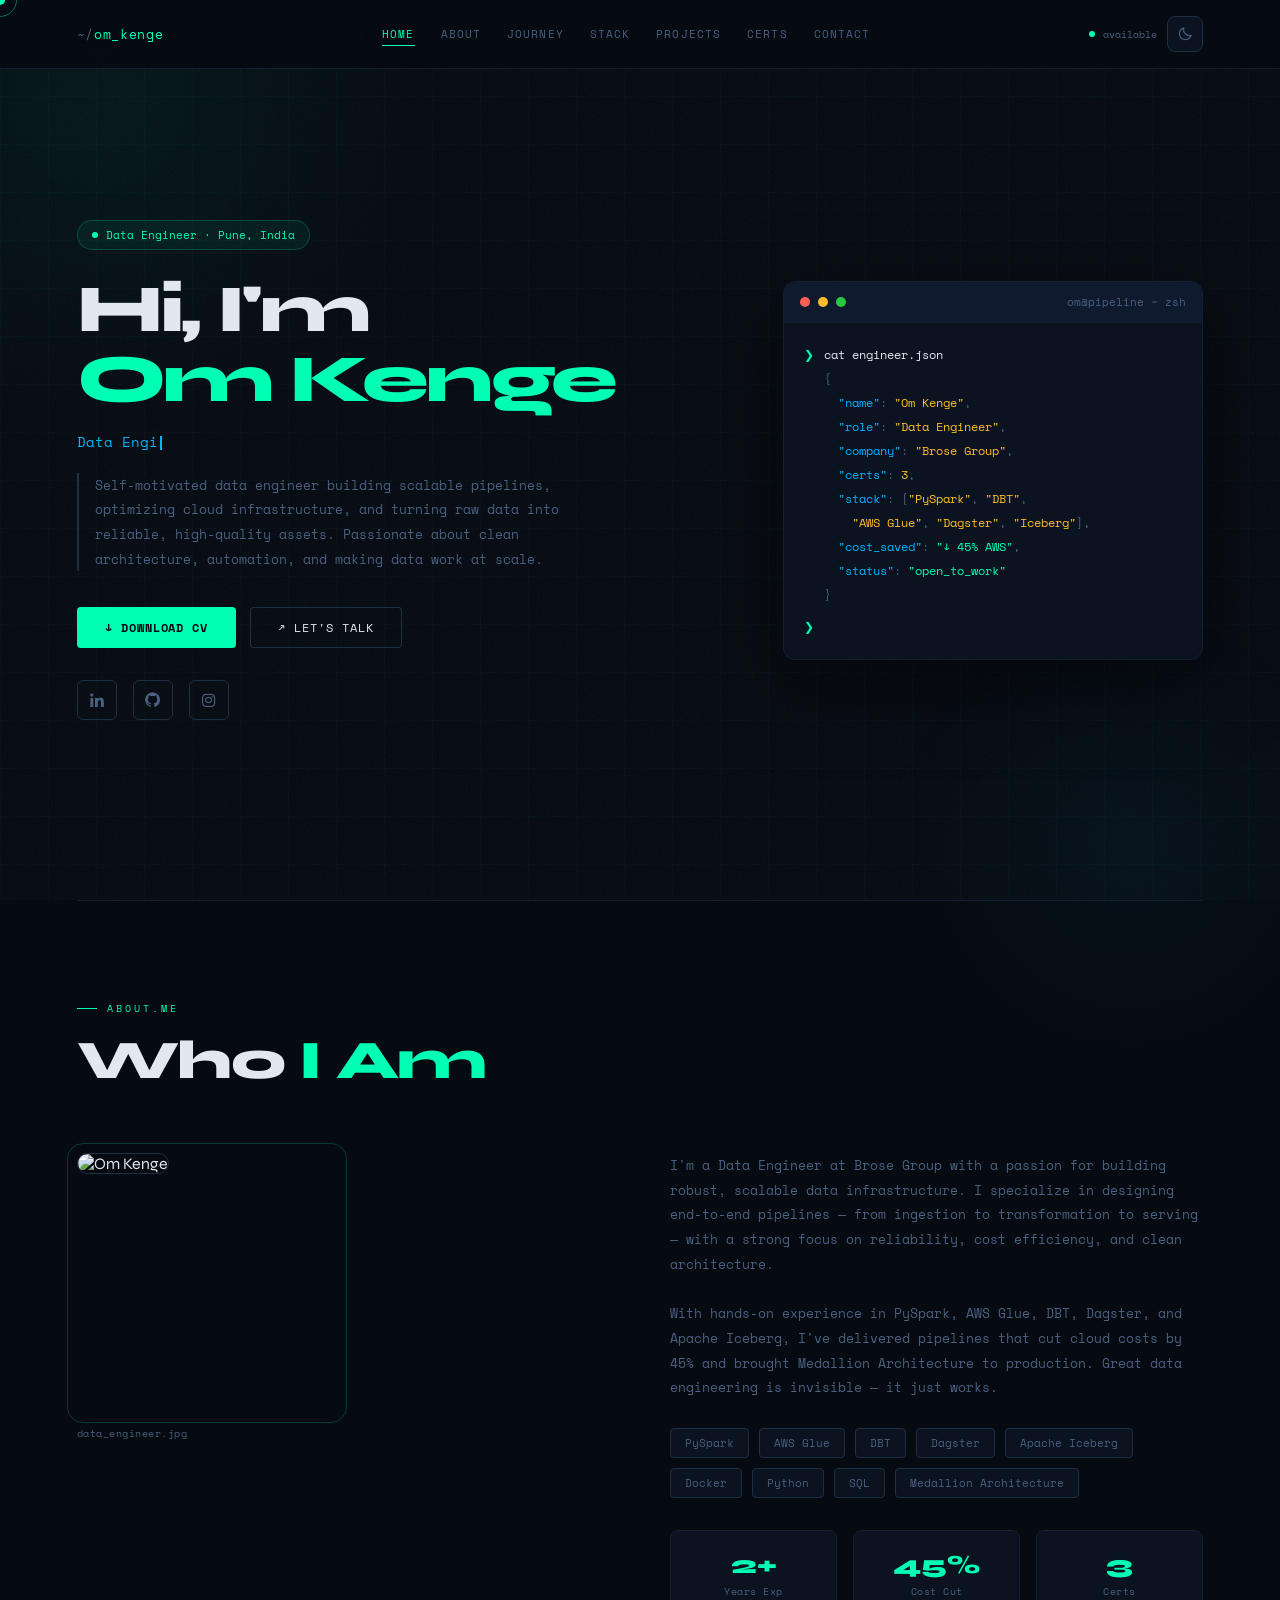
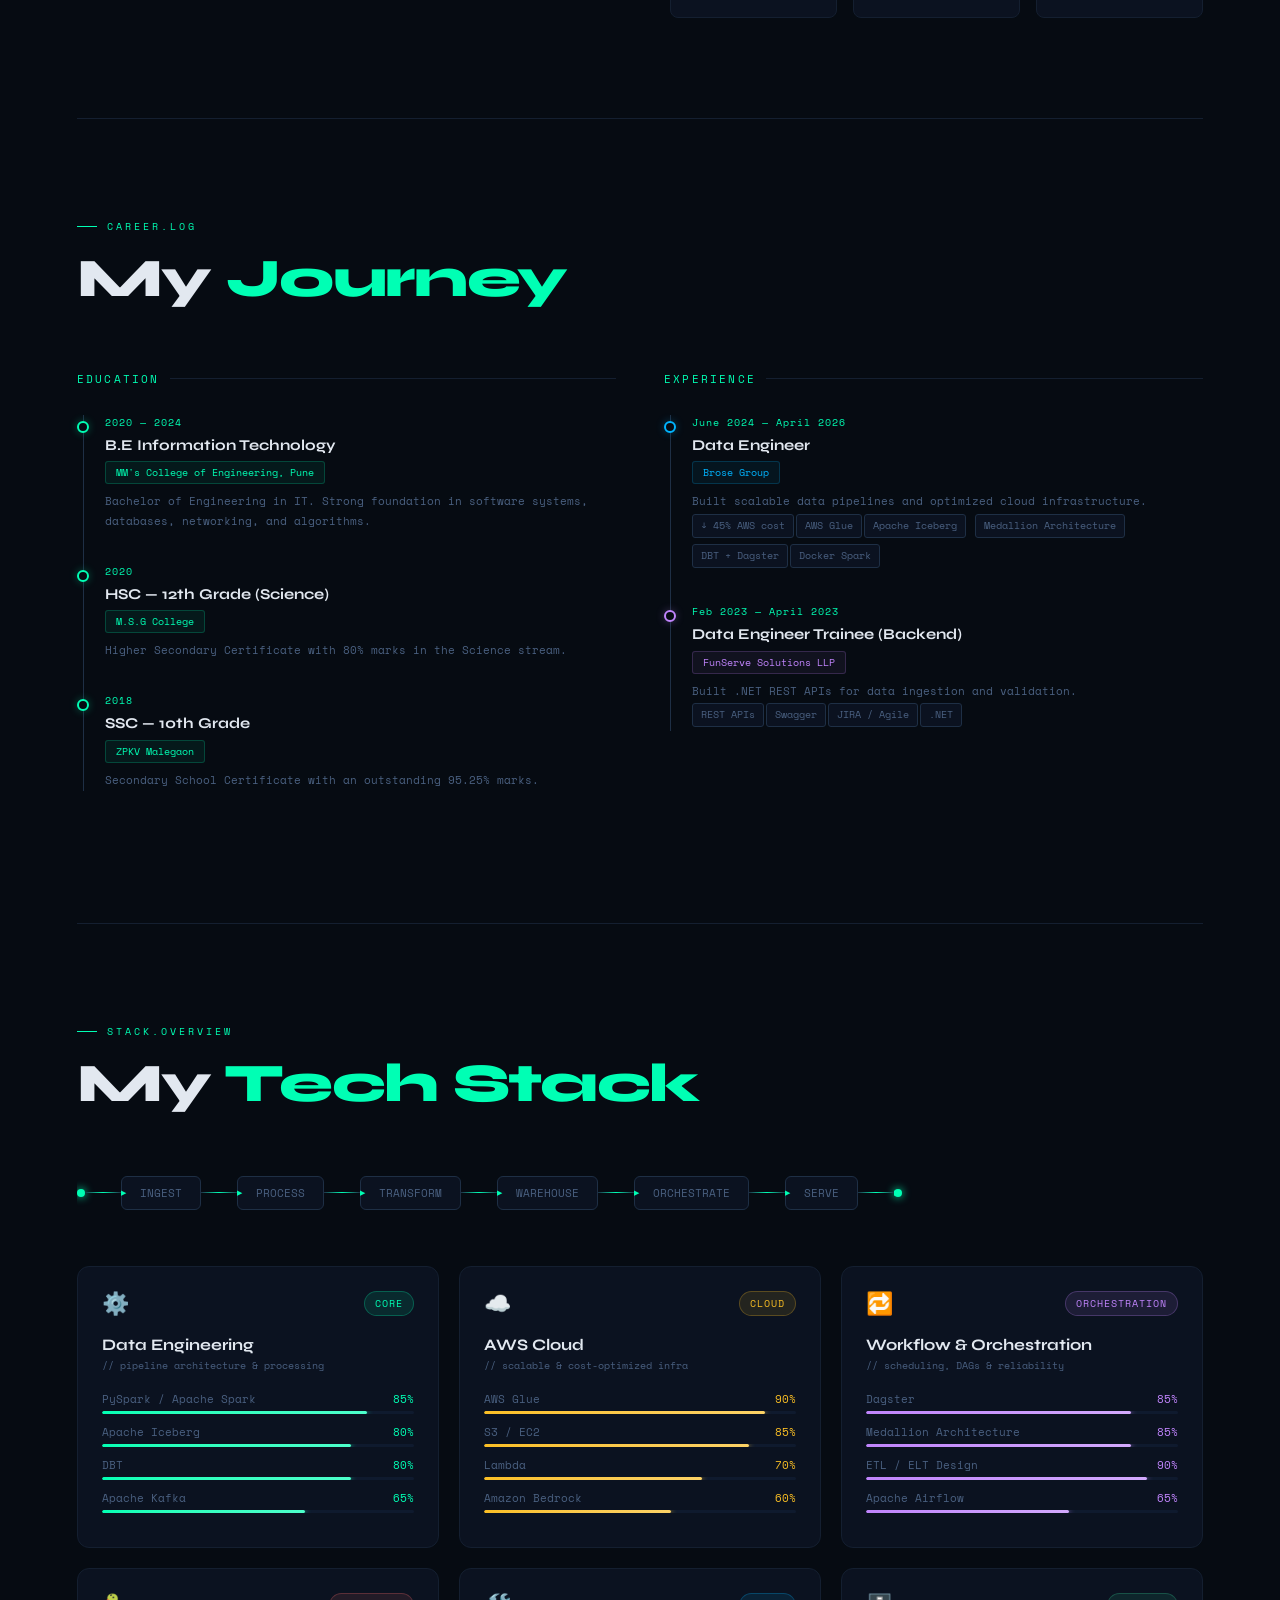
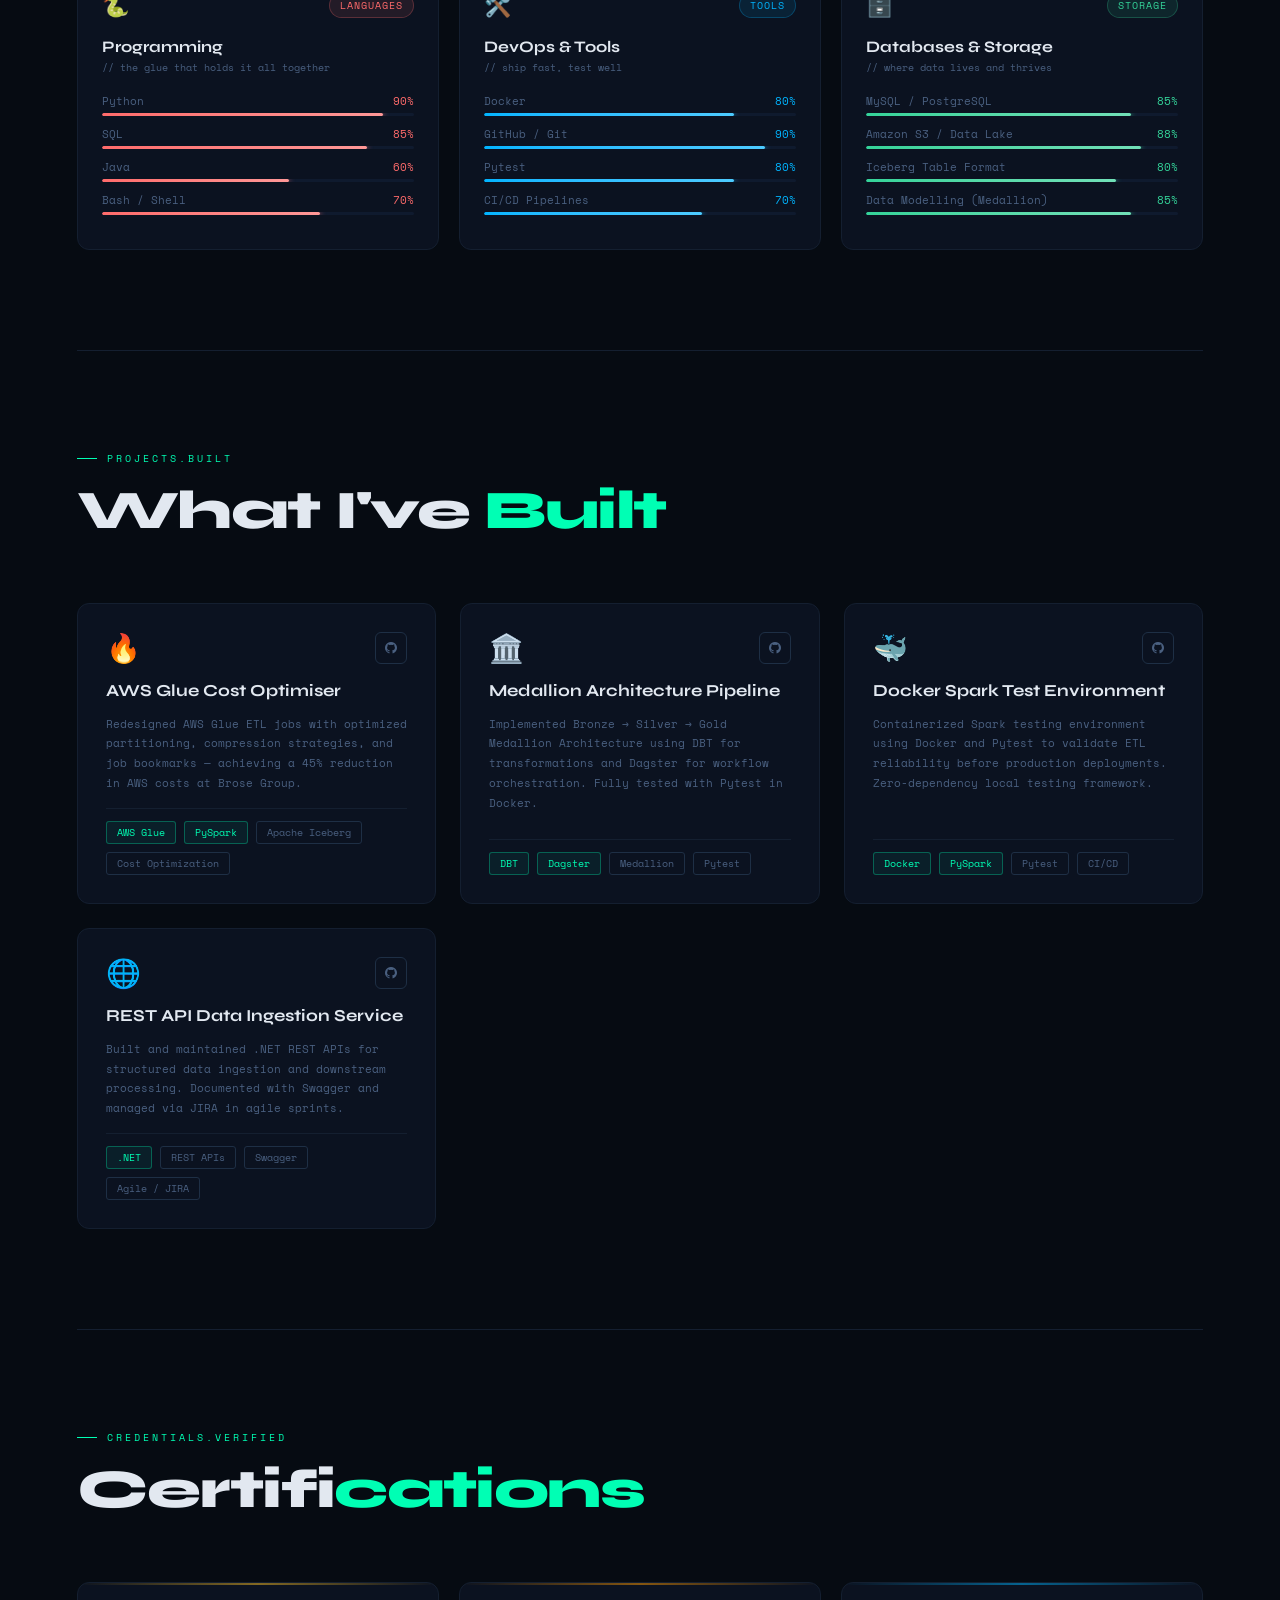
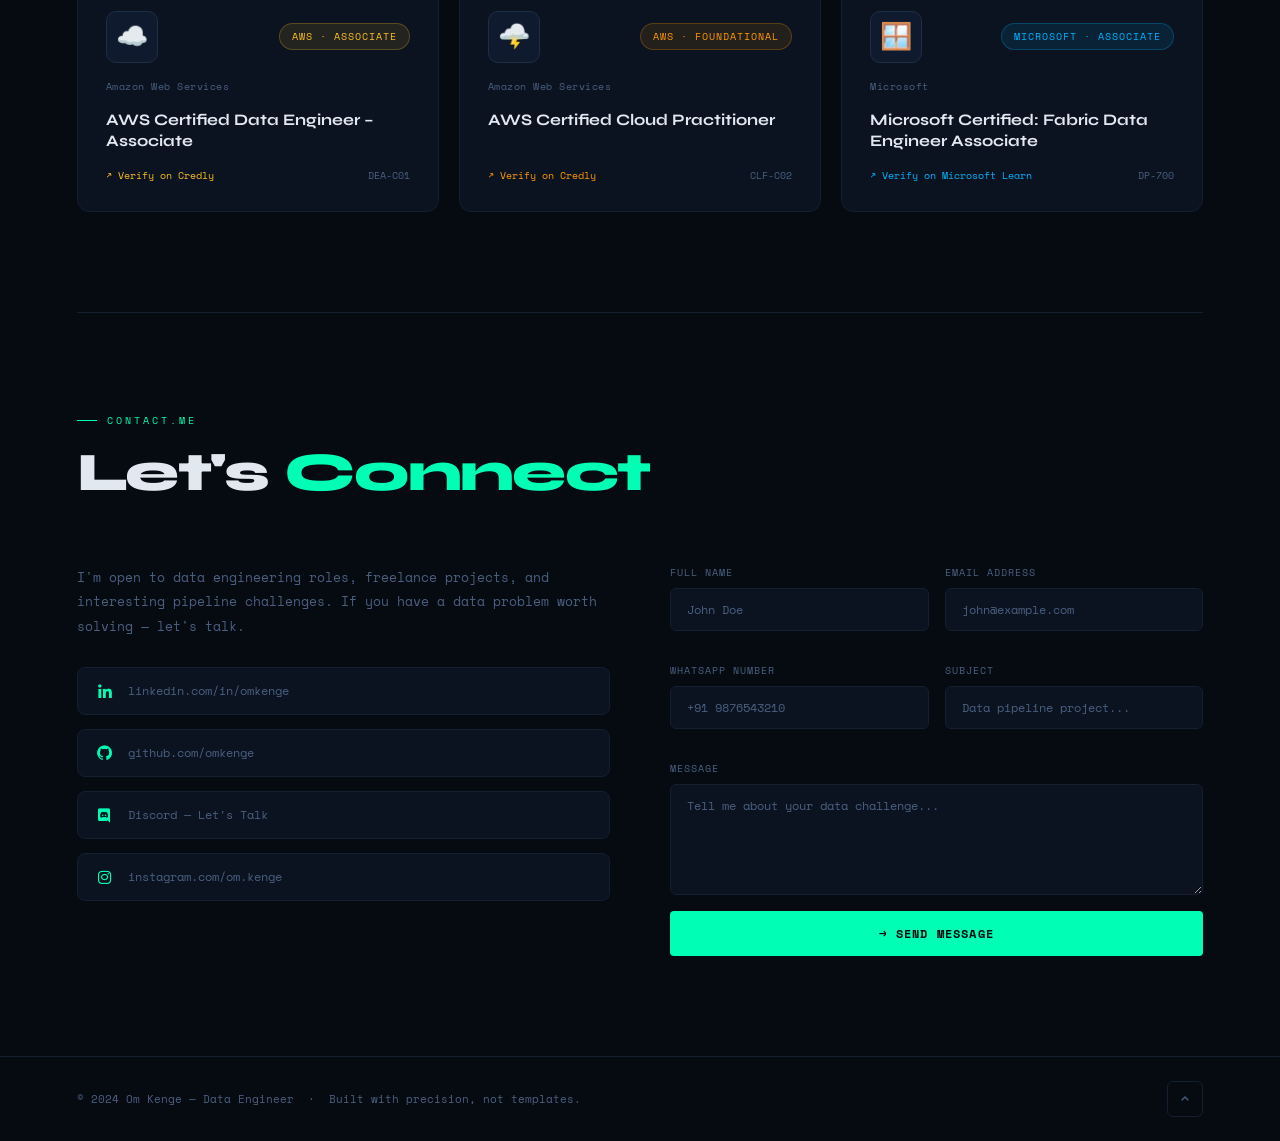
==== commit d6b18772: "Implement GA4 tracking for user interactions Added Google Analytics 4 tracking for form submissions," ====
--- a/docs/index.html
+++ b/docs/index.html
@@ -9,6 +9,17 @@
   <link rel="preconnect" href="https://fonts.gstatic.com" crossorigin />
   <link href="https://fonts.googleapis.com/css2?family=Space+Mono:ital,wght@0,400;0,700;1,400&family=Syne:wght@400;600;700;800;900&display=swap" rel="stylesheet" />
   <link href="https://unpkg.com/boxicons@2.1.4/css/boxicons.min.css" rel="stylesheet" />
+  <!-- ══ Google Analytics 4 ══ -->
+  <script async src="https://www.googletagmanager.com/gtag/js?id=G-RS4P9XVFBP"></script>
+  <script>
+    window.dataLayer = window.dataLayer || [];
+    function gtag(){dataLayer.push(arguments);}
+    gtag('js', new Date());
+    gtag('config', 'G-RS4P9XVFBP', {
+      send_page_view: true,
+      cookie_flags: 'SameSite=None;Secure'
+    });
+  </script>
   <style>
     /* ══ THEME TOKENS ══ */
     :root {
@@ -677,10 +688,97 @@
   e.preventDefault();fsub.textContent='⟳ Sending…';fsub.disabled=true;
   try{
     const r=await fetch(form.action,{method:'POST',headers:{'Accept':'application/json'},body:new FormData(form)});
-    if(r.ok){showToast("Message sent! I'll get back to you soon.");form.reset();}
-    else showToast('Something went wrong. Try again.',true);
+    if(r.ok){
+      showToast("Message sent! I'll get back to you soon.");
+      form.reset();
+      /* ── GA4: contact form submitted ── */
+      gtag('event','form_submit',{event_category:'Contact',event_label:'Contact Form',value:1});
+    } else showToast('Something went wrong. Try again.',true);
   }catch{showToast('Network error. Check your connection.',true);}
   fsub.textContent='→ Send Message';fsub.disabled=false;
+});
+
+/* ══════════════════════════════════════════════
+   GA4 CUSTOM EVENT TRACKING
+══════════════════════════════════════════════ */
+
+/* ── 1. CV Download click ── */
+document.querySelector('a[download]').addEventListener('click',()=>{
+  gtag('event','file_download',{event_category:'CV',event_label:'OM_KENGE.pdf',value:1});
+});
+
+/* ── 2. Outbound link clicks (LinkedIn, GitHub, Discord, Instagram) ── */
+document.querySelectorAll('a[target="_blank"]').forEach(a=>{
+  a.addEventListener('click',()=>{
+    gtag('event','click',{
+      event_category:'Outbound Link',
+      event_label: a.href,
+      transport_type:'beacon'
+    });
+  });
+});
+
+/* ── 3. Scroll depth (25%, 50%, 75%, 90%) ── */
+const depthFired={};
+window.addEventListener('scroll',()=>{
+  const pct=Math.round(window.scrollY/(document.body.scrollHeight-window.innerHeight)*100);
+  [25,50,75,90].forEach(d=>{
+    if(pct>=d && !depthFired[d]){
+      depthFired[d]=true;
+      gtag('event','scroll_depth',{event_category:'Engagement',event_label:d+'%',value:d});
+    }
+  });
+},{passive:true});
+
+/* ── 4. Section visibility (track which sections recruiter actually reads) ── */
+const secNames={home:'Home',about:'About',education:'Journey',skills:'Tech Stack',projects:'Projects',certifications:'Certifications',contact:'Contact'};
+const secObs=new IntersectionObserver(entries=>{
+  entries.forEach(e=>{
+    if(e.isIntersecting){
+      gtag('event','section_view',{
+        event_category:'Section',
+        event_label: secNames[e.target.id]||e.target.id,
+        value:1
+      });
+      secObs.unobserve(e.target); // fire once per section
+    }
+  });
+},{threshold:0.4});
+document.querySelectorAll('section[id]').forEach(s=>secObs.observe(s));
+
+/* ── 5. Time on page (send engagement time every 30s) ── */
+let timeOnPage=0;
+setInterval(()=>{
+  timeOnPage+=30;
+  gtag('event','time_on_page',{
+    event_category:'Engagement',
+    event_label: timeOnPage+'s',
+    value:timeOnPage
+  });
+},30000);
+
+/* ── 6. Theme toggle tracking ── */
+themeBtn.addEventListener('click',()=>{
+  gtag('event','theme_toggle',{event_category:'UX',event_label:theme});
+});
+
+/* ── 7. Certification card clicks ── */
+document.querySelectorAll('.certc').forEach(c=>{
+  c.addEventListener('click',()=>{
+    gtag('event','cert_click',{
+      event_category:'Certifications',
+      event_label: c.querySelector('.certtitle')?.textContent||'cert',
+      value:1
+    });
+  });
+});
+
+/* ── 8. Project card GitHub link clicks ── */
+document.querySelectorAll('.pjlink').forEach(p=>{
+  p.addEventListener('click',()=>{
+    const title=p.closest('.pjc')?.querySelector('.pjtitle')?.textContent||'project';
+    gtag('event','project_click',{event_category:'Projects',event_label:title,value:1});
+  });
 });
 </script>
 </body>
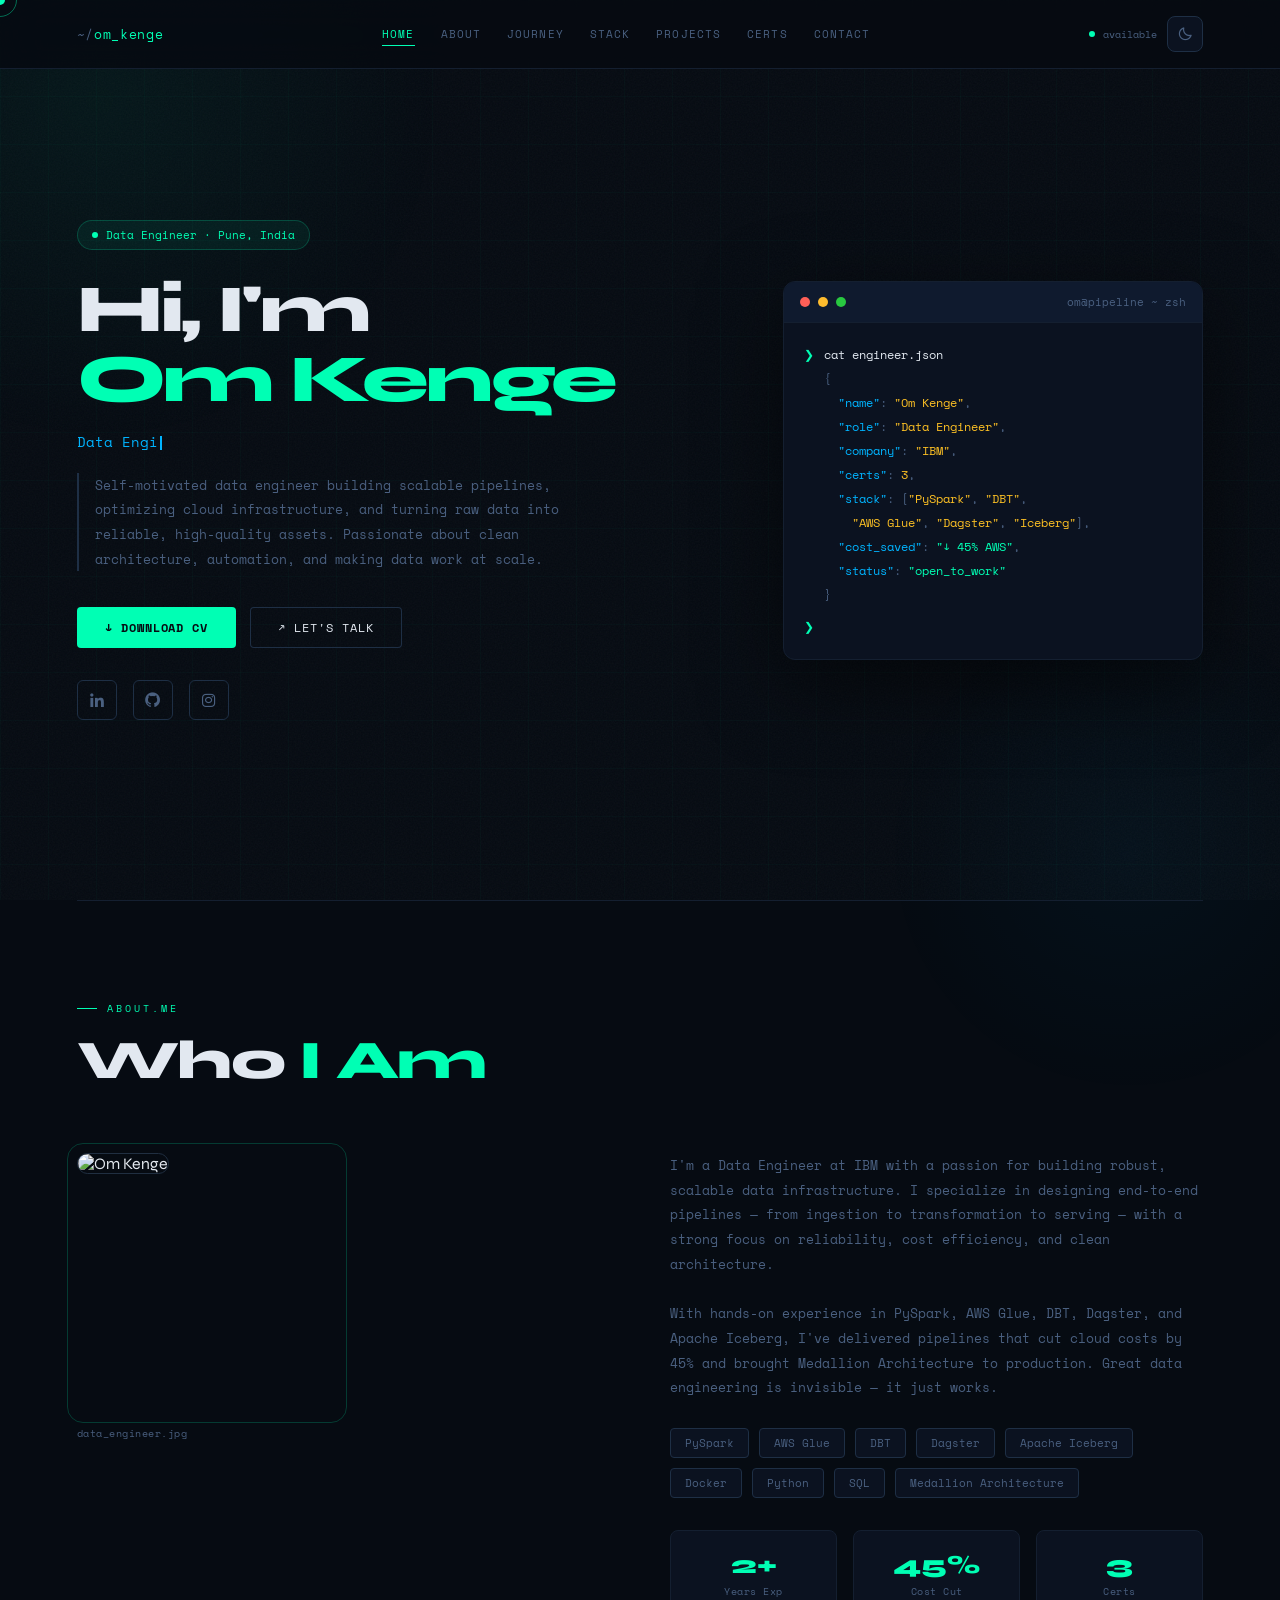
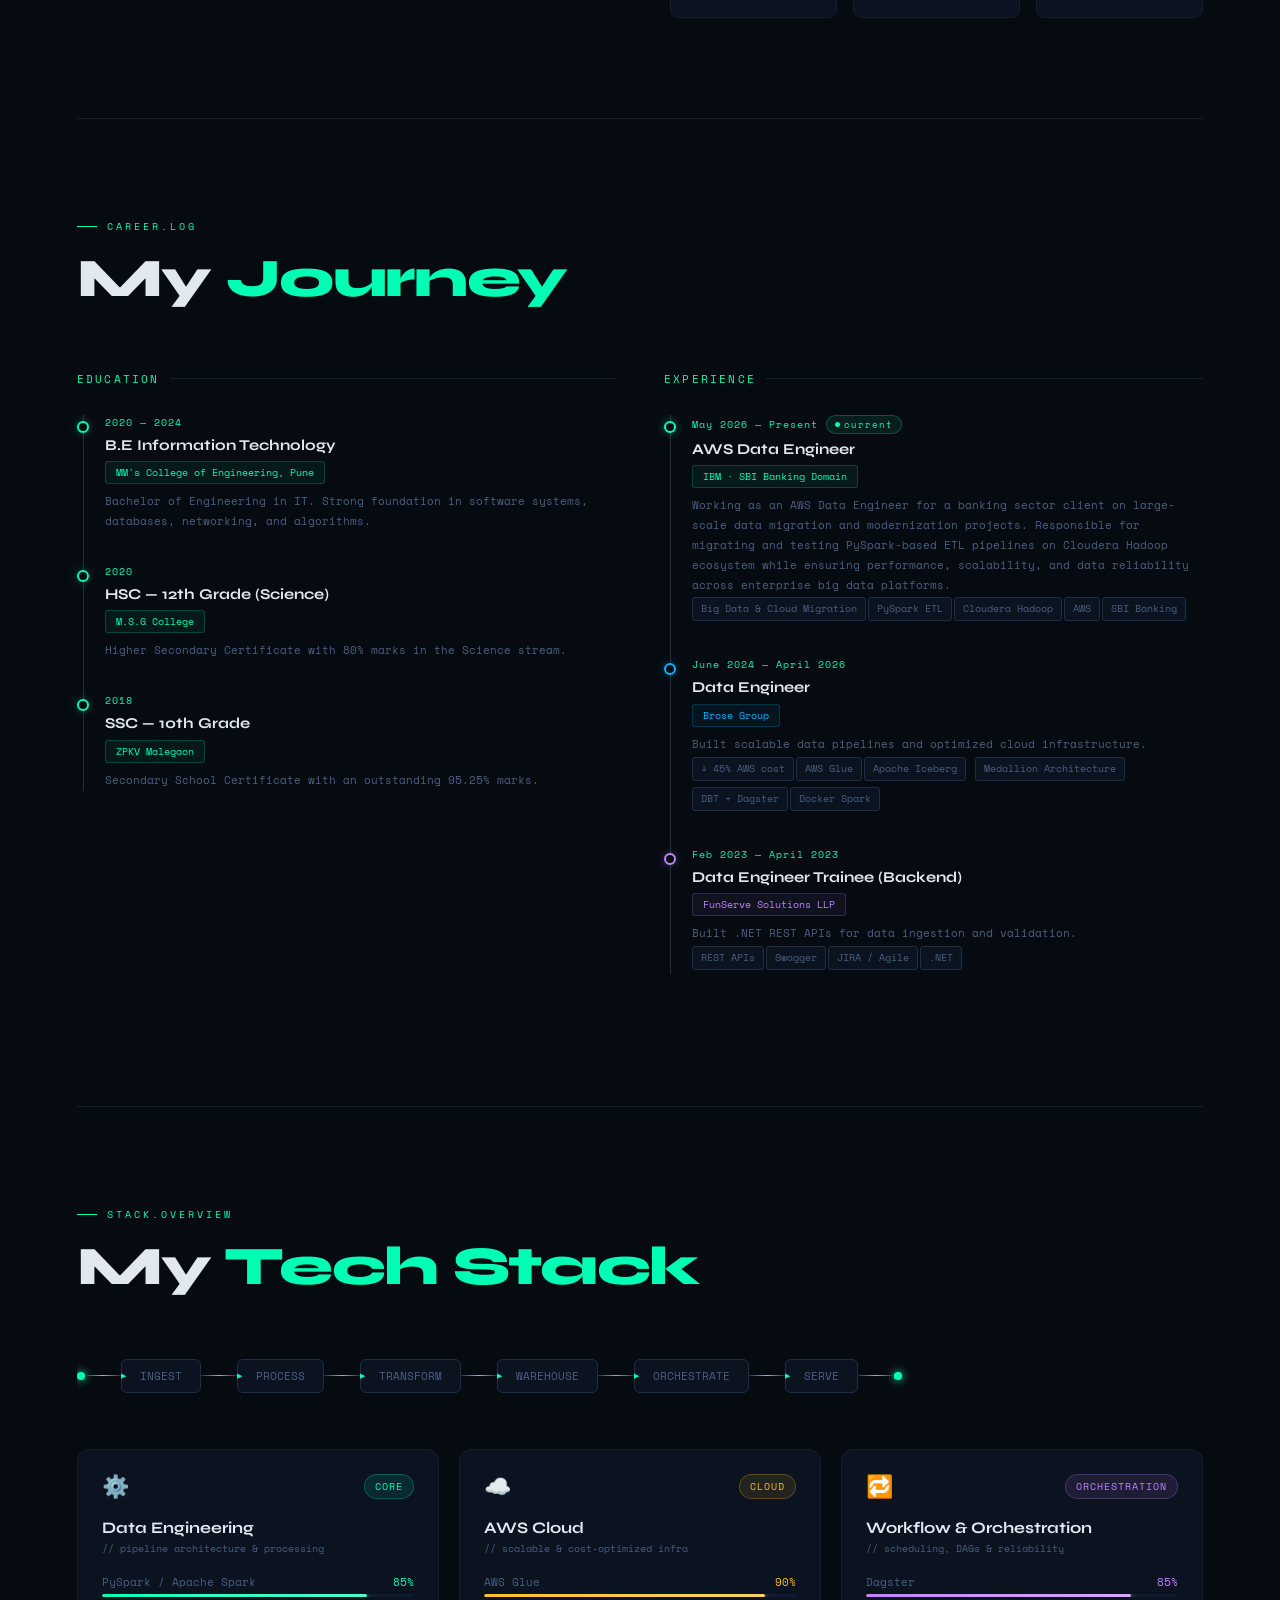
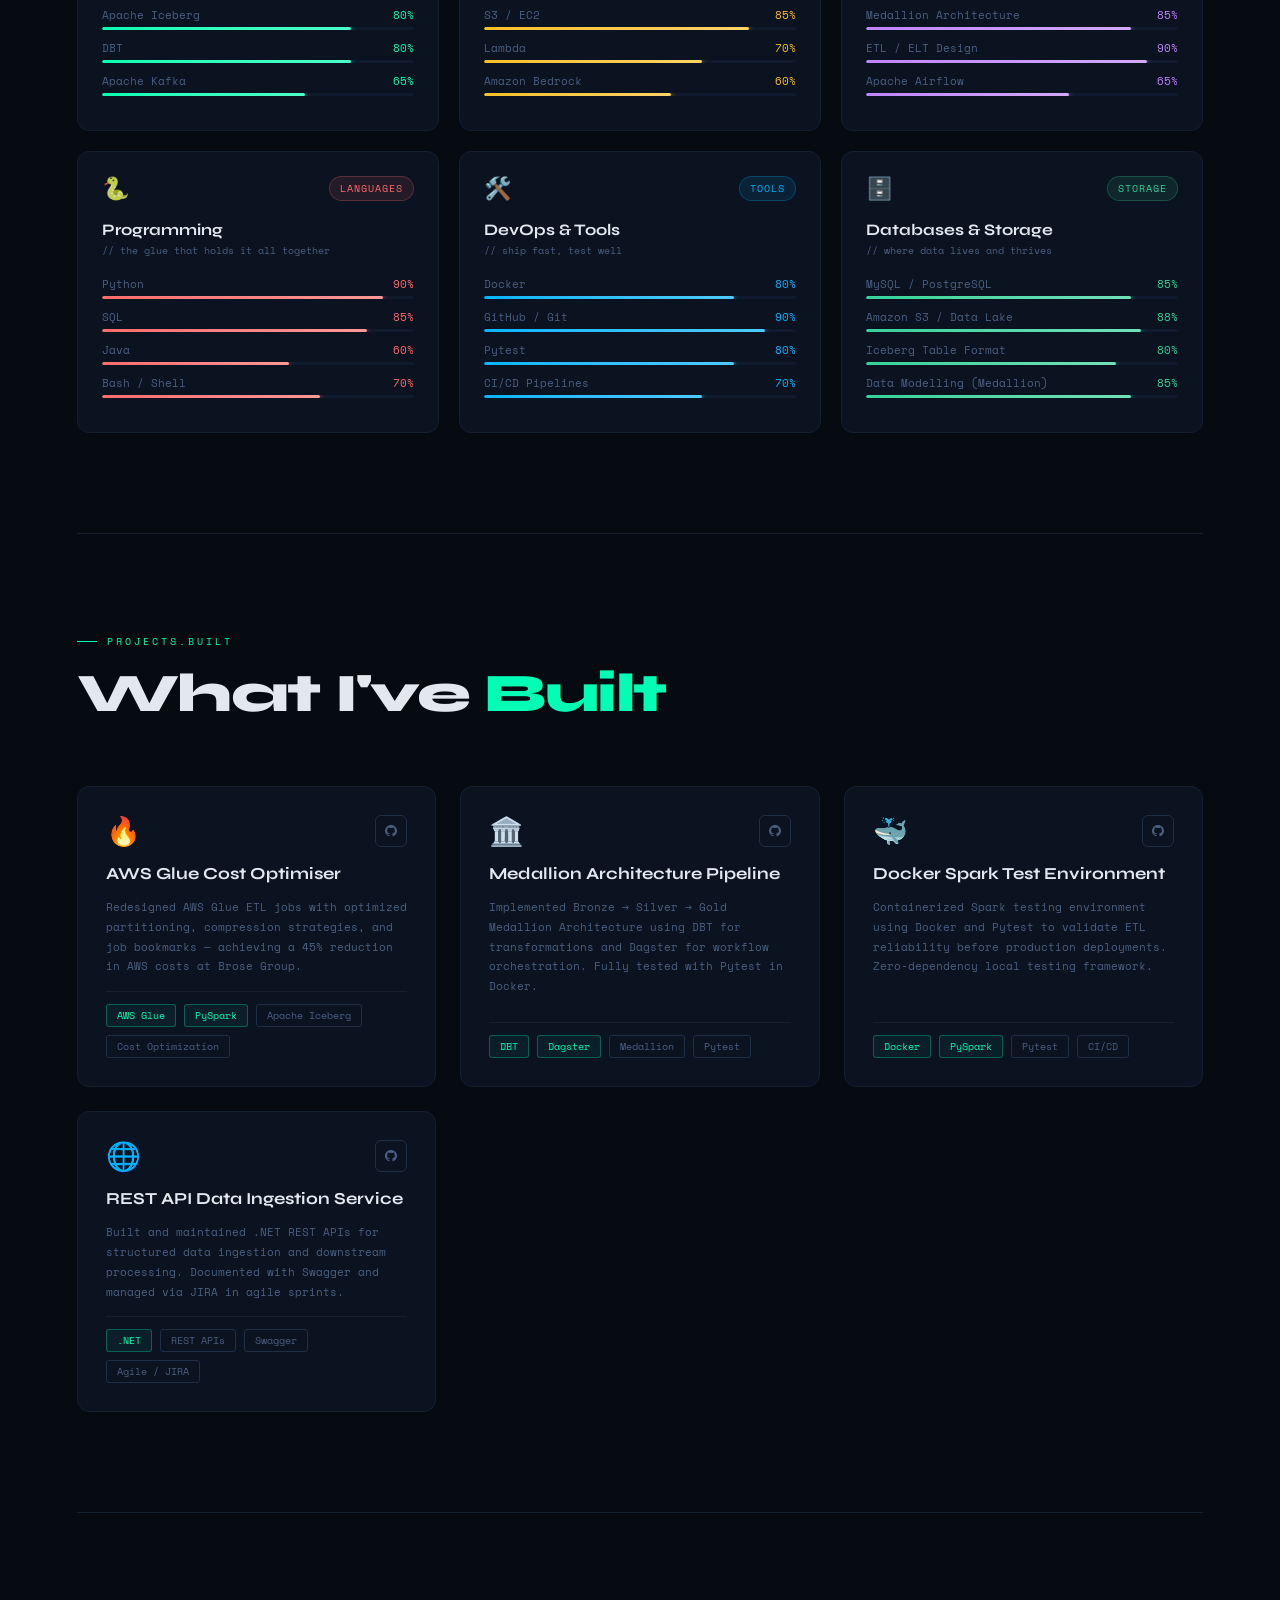
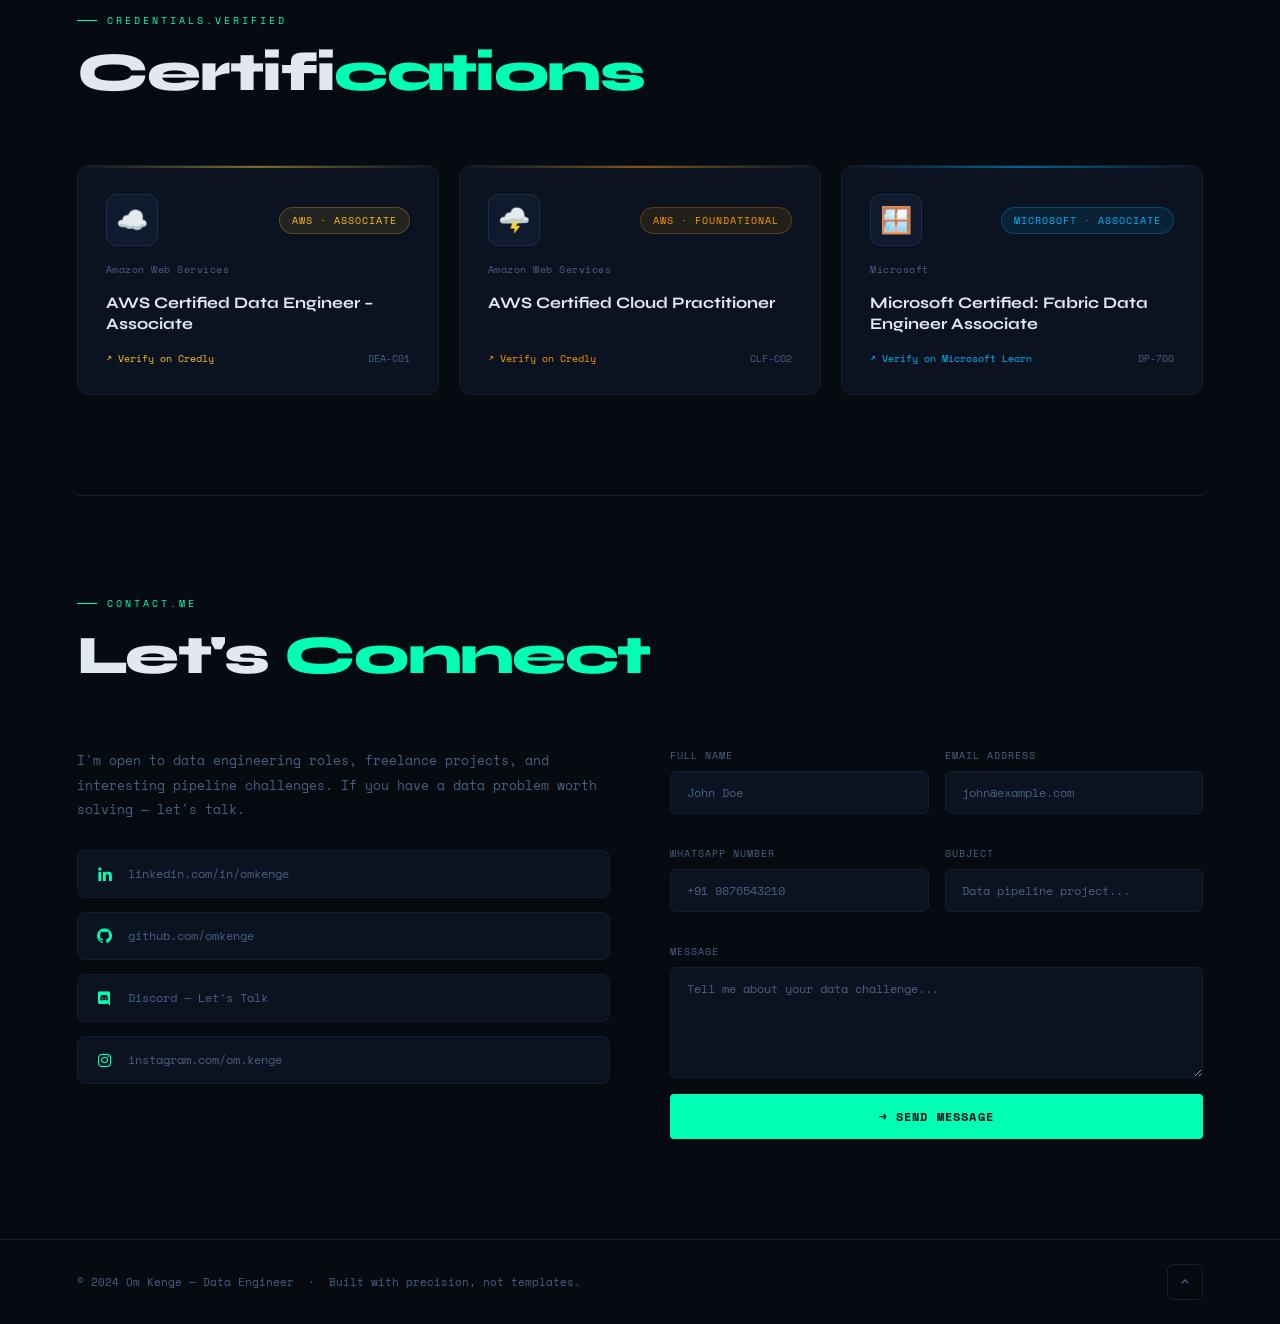
==== commit 70fc8689: "feat: Add new Exp" ====
--- a/docs/index.html
+++ b/docs/index.html
@@ -335,7 +335,7 @@
         <div class="to">{</div>
         <div class="to">&nbsp;&nbsp;<span class="tk">"name"</span>: <span class="tv">"Om Kenge"</span>,</div>
         <div class="to">&nbsp;&nbsp;<span class="tk">"role"</span>: <span class="tv">"Data Engineer"</span>,</div>
-        <div class="to">&nbsp;&nbsp;<span class="tk">"company"</span>: <span class="tv">"Brose Group"</span>,</div>
+        <div class="to">&nbsp;&nbsp;<span class="tk">"company"</span>: <span class="tv">"IBM"</span>,</div>
         <div class="to">&nbsp;&nbsp;<span class="tk">"certs"</span>: <span class="tv">3</span>,</div>
         <div class="to">&nbsp;&nbsp;<span class="tk">"stack"</span>: [<span class="tv">"PySpark"</span>, <span class="tv">"DBT"</span>,</div>
         <div class="to">&nbsp;&nbsp;&nbsp;&nbsp;<span class="tv">"AWS Glue"</span>, <span class="tv">"Dagster"</span>, <span class="tv">"Iceberg"</span>],</div>
@@ -361,7 +361,7 @@
       </div>
     </div>
     <div>
-      <p class="about-desc">I'm a Data Engineer at Brose Group with a passion for building robust, scalable data infrastructure. I specialize in designing end-to-end pipelines — from ingestion to transformation to serving — with a strong focus on reliability, cost efficiency, and clean architecture.<br><br>With hands-on experience in PySpark, AWS Glue, DBT, Dagster, and Apache Iceberg, I've delivered pipelines that cut cloud costs by 45% and brought Medallion Architecture to production. Great data engineering is invisible — it just works.</p>
+      <p class="about-desc">I'm a Data Engineer at IBM with a passion for building robust, scalable data infrastructure. I specialize in designing end-to-end pipelines — from ingestion to transformation to serving — with a strong focus on reliability, cost efficiency, and clean architecture.<br><br>With hands-on experience in PySpark, AWS Glue, DBT, Dagster, and Apache Iceberg, I've delivered pipelines that cut cloud costs by 45% and brought Medallion Architecture to production. Great data engineering is invisible — it just works.</p>
       <div class="chips">
         <span class="chip">PySpark</span><span class="chip">AWS Glue</span><span class="chip">DBT</span>
         <span class="chip">Dagster</span><span class="chip">Apache Iceberg</span><span class="chip">Docker</span>
@@ -412,6 +412,15 @@
       <div class="ecol-title">Experience</div>
       <div class="timeline">
         <div class="tli">
+          <div class="tldot" style="border-color:var(--green);box-shadow:0 0 8px rgba(0,255,180,.4)"></div>
+          <div class="tlyear" style="display:flex;align-items:center;gap:8px;">May 2026 — Present <span style="display:inline-flex;align-items:center;gap:4px;font-size:9px;padding:2px 8px;border-radius:10px;background:rgba(0,255,180,.08);border:1px solid rgba(0,255,180,.25);color:var(--green);"><span style="width:5px;height:5px;border-radius:50%;background:var(--green);animation:blink 1.5s ease-in-out infinite;display:inline-block;"></span>current</span></div>
+          <div class="tltitle">AWS Data Engineer</div>
+          <div class="tlbadge" style="color:var(--green);border-color:rgba(0,255,180,.2);background:rgba(0,255,180,.06)">IBM · SBI Banking Domain</div>
+          <div class="tlbody">Working as an AWS Data Engineer for a banking sector client on large-scale data migration and modernization projects. Responsible for migrating and testing PySpark-based ETL pipelines on Cloudera Hadoop ecosystem while ensuring performance, scalability, and data reliability across enterprise big data platforms.<br>
+            <span class="atag">Big Data & Cloud Migration</span><span class="atag">PySpark ETL</span><span class="atag">Cloudera Hadoop</span><span class="atag">AWS</span><span class="atag">SBI Banking</span>
+          </div>
+        </div>
+        <div class="tli">
           <div class="tldot" style="border-color:var(--blue);box-shadow:0 0 8px rgba(0,180,255,.3)"></div>
           <div class="tlyear">June 2024 — April 2026</div>
           <div class="tltitle">Data Engineer</div>
